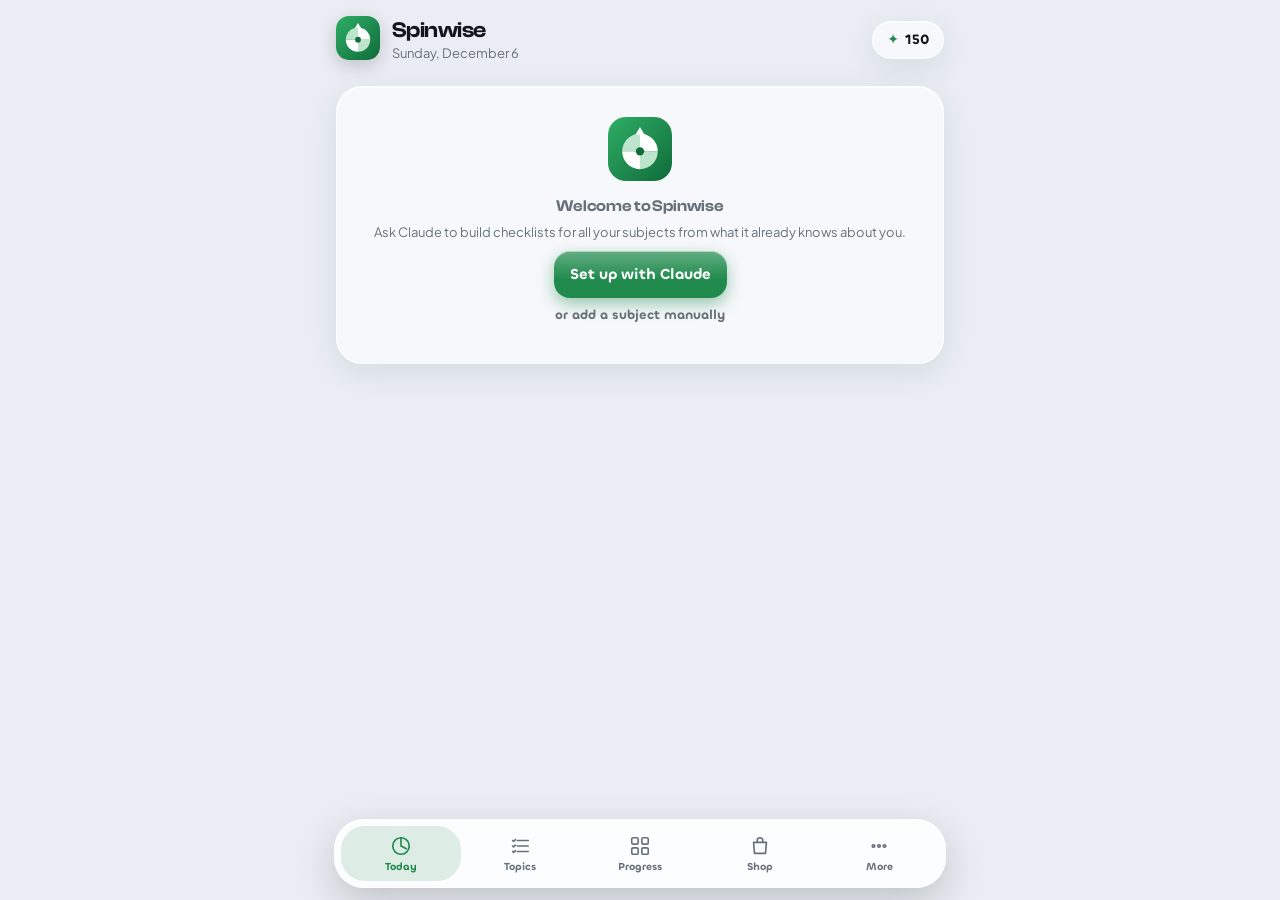
==== app/src/main/assets/index.html @ 6269d71c "Liquid-glass UI, coins and shop, 55 motion options, equip system" ====
<!doctype html>
<html lang="en">
<head>
<meta charset="utf-8">
<meta name="viewport" content="width=device-width, initial-scale=1, viewport-fit=cover">
<meta name="color-scheme" content="light dark">
<title>Spinwise</title>
<link rel="stylesheet" href="motion.css">
<style>
/* Fonts (Fontshare FFL / OFL): Plus Jakarta Sans = body, Clash Display = headings & numbers, Chillax = buttons & labels */
@font-face{font-family:"Jakarta";src:url("fonts/PlusJakartaSans-Regular.woff2") format("woff2");font-weight:400;font-display:swap}
@font-face{font-family:"Clash";src:url("fonts/ClashDisplay-Semibold.woff2") format("woff2");font-weight:600;font-display:swap}
@font-face{font-family:"Chillax";src:url("fonts/Chillax-Semibold.woff2") format("woff2");font-weight:600;font-display:swap}
:root{
  --font:"Jakarta",system-ui,-apple-system,"Segoe UI",Roboto,sans-serif;
  --display:"Clash","Jakarta",system-ui,sans-serif;
  --ui:"Chillax","Jakarta",system-ui,sans-serif;
  --bg:#eaeef4; --card:#ffffff; --ink:#12161a; --mute:#66707a; --line:rgba(20,30,40,.1);
  --acc:#1f8a4c; --acc2:#0f6b3a; --acc-ink:#ffffff; --acc-soft:rgba(31,138,76,.14); --glow:rgba(31,138,76,.45); --warn:#d98a1f; --hero1:#1f8a4c; --hero2:#0f6b3a;
  --l0:#e3e8e4; --l1:#bde5cb; --l2:#74c794; --l3:#2f9e5b; --l4:#16673a;
  --glass:rgba(255,255,255,.6); --glass-strong:rgba(255,255,255,.86); --gborder:rgba(255,255,255,.78);
  --gshadow:0 8px 30px rgba(31,45,61,.10),inset 0 1px 0 rgba(255,255,255,.95);
  --b1:#8fd3b0; --b2:#a9b8ff; --b3:#ffc9a0; --stage:rgba(110,125,140,.14); --sheetbg:rgba(255,255,255,.94);
}
:root[data-mode="dark"]{
  --bg:#0b0e12; --card:#171c21; --ink:#edf1f2; --mute:#8a949b; --line:rgba(255,255,255,.09); --warn:#e7a23a;
  --l0:#222a2e;
  --glass:rgba(34,41,50,.56); --glass-strong:rgba(26,32,39,.82); --gborder:rgba(255,255,255,.13);
  --gshadow:0 10px 34px rgba(0,0,0,.38),inset 0 1px 0 rgba(255,255,255,.14);
  --stage:rgba(255,255,255,.05); --sheetbg:rgba(28,34,41,.95);
}
*{box-sizing:border-box;-webkit-tap-highlight-color:transparent}
html,body{margin:0;background:var(--bg);color:var(--ink);font:15px/1.45 var(--font)}
body{min-height:100vh;padding:env(safe-area-inset-top) 0 calc(112px + env(safe-area-inset-bottom));font-weight:400;font-synthesis:none}
.ambient{position:fixed;inset:0;z-index:-1;overflow:hidden;background:var(--bg)}
.ambient i{position:absolute;border-radius:50%;filter:blur(64px);opacity:.6}
.ambient i:nth-child(1){left:-18%;top:-6%;width:70vw;height:70vw;background:var(--b1)}
.ambient i:nth-child(2){right:-22%;top:22%;width:78vw;height:78vw;background:var(--b2)}
.ambient i:nth-child(3){left:12%;bottom:-24%;width:72vw;height:72vw;background:var(--b3)}
:root[data-mode="dark"] .ambient i{opacity:.5}
.glass,.card,.stat,.unit,.sc,.seg,.search,.toast,.wallet,.filters button,.list-glass{
  background:var(--glass);backdrop-filter:blur(26px) saturate(180%);-webkit-backdrop-filter:blur(26px) saturate(180%);border:1px solid var(--gborder);box-shadow:var(--gshadow)}
header{padding:16px 16px 4px;display:flex;gap:12px;align-items:center;max-width:640px;margin:0 auto}
header svg{width:44px;height:44px;flex:none;border-radius:13px;box-shadow:0 6px 18px rgba(0,0,0,.18)}
h1{font-size:22px;margin:0;letter-spacing:-.025em;line-height:1.12}
.sub{color:var(--mute);font-size:13px}
.wallet{margin-left:auto;display:flex;align-items:center;gap:6px;border-radius:99px;padding:8px 14px;color:var(--ink);font-size:14px}
.wallet .gem{color:var(--acc)}
main{padding:6px 16px 16px;max-width:640px;margin:0 auto}
.card{border-radius:26px;padding:16px;margin-top:12px;position:relative}
.hero{background:linear-gradient(135deg,var(--hero1),var(--hero2));color:#fff;border:1px solid rgba(255,255,255,.28);display:flex;gap:16px;align-items:center;overflow:hidden;box-shadow:0 14px 34px rgba(0,0,0,.2),inset 0 1px 0 rgba(255,255,255,.4)}
.hero::after{content:"";position:absolute;inset:0;background:radial-gradient(120% 80% at 10% -10%,rgba(255,255,255,.32),transparent 55%);pointer-events:none}
.hero .sub{color:rgba(255,255,255,.82)}
.hero b.big{font-size:26px;letter-spacing:-.02em;display:block;line-height:1.1}
.ringwrap{position:relative;flex:none;z-index:1}
.hero>div:last-child{position:relative;z-index:1}
.ringwrap .lab{position:absolute;inset:0;display:grid;place-items:center;font-size:20px;letter-spacing:-.02em}
.chips{display:flex;gap:6px;flex-wrap:wrap;margin-top:8px}
.chip{background:rgba(255,255,255,.22);border:1px solid rgba(255,255,255,.25);border-radius:99px;padding:3px 10px;font-size:12px}
.row{display:flex;gap:10px;align-items:center}
.sp{flex:1}
.stats{display:grid;grid-template-columns:repeat(3,1fr);gap:10px;margin-top:12px}
.stat{border-radius:22px;padding:12px}
.stat b{display:block;font-size:22px;letter-spacing:-.02em}
.stat span{font-size:12px;color:var(--mute)}
button{font:inherit;border:0;border-radius:16px;padding:13px 16px;position:relative;overflow:hidden;
  background:linear-gradient(180deg,rgba(255,255,255,.3),rgba(255,255,255,0) 62%),var(--acc);color:var(--acc-ink);cursor:pointer;
  box-shadow:inset 0 1px 0 rgba(255,255,255,.5),0 6px 16px var(--glow)}
button.ghost{background:var(--glass);backdrop-filter:blur(18px);-webkit-backdrop-filter:blur(18px);color:var(--ink);border:1px solid var(--gborder);box-shadow:var(--gshadow)}
button.link{background:none;box-shadow:none;color:var(--mute);padding:8px;font-size:13px}
button.small{padding:9px 13px;font-size:13px}
button:disabled{opacity:.45}
button.full{width:100%}
nav{position:fixed;left:14px;right:14px;bottom:calc(12px + env(safe-area-inset-bottom));display:flex;border-radius:30px;padding:6px;z-index:5;max-width:612px;margin:0 auto;
  background:var(--glass-strong);backdrop-filter:blur(30px) saturate(190%);-webkit-backdrop-filter:blur(30px) saturate(190%);border:1px solid var(--gborder);box-shadow:0 14px 40px rgba(0,0,0,.18),inset 0 1px 0 rgba(255,255,255,.5)}
nav button{flex:1;background:none;box-shadow:none;color:var(--mute);border-radius:24px;padding:9px 0 7px;font-size:10.5px}
nav button.on{color:var(--acc);background:var(--acc-soft)}
nav svg{display:block;margin:0 auto 2px;width:22px;height:22px;stroke:currentColor;fill:none;stroke-width:1.8;stroke-linecap:round;stroke-linejoin:round}
.subj{display:flex;gap:6px;margin-top:12px;overflow-x:auto;padding:2px 2px 4px}
.sc{display:flex;align-items:center;gap:7px;padding:8px 13px;border-radius:99px;color:var(--ink);white-space:nowrap;font-size:13px;box-shadow:none}
.sc.on{box-shadow:inset 0 0 0 2px var(--c);border-color:var(--c)}
.dot{width:10px;height:10px;border-radius:99px;background:var(--c);display:inline-block;flex:none}
.wheelwrap{position:relative;width:min(100%,310px);margin:2px auto 14px;aspect-ratio:1}
canvas{width:100%;height:100%;display:block}
.ptr{position:absolute;top:-7px;left:50%;transform:translateX(-50%);width:0;height:0;border-left:11px solid transparent;border-right:11px solid transparent;border-top:20px solid var(--ink);filter:drop-shadow(0 2px 3px rgba(0,0,0,.3));z-index:2}
.seg{display:flex;border-radius:16px;overflow:hidden;margin-bottom:12px;padding:3px;gap:3px;box-shadow:none}
.seg button{flex:1;border-radius:13px;background:transparent;box-shadow:none;color:var(--mute);padding:9px 6px;font-size:13px}
.seg button.on{background:var(--acc);color:var(--acc-ink);box-shadow:inset 0 1px 0 rgba(255,255,255,.4),0 4px 12px var(--glow)}
.topic{border-left:3px solid var(--c,var(--acc));padding:4px 0 4px 12px;margin:2px 0 14px}
.topic small{color:var(--mute);text-transform:uppercase;letter-spacing:.06em;font-size:11px}
.topic div{font-size:19px;letter-spacing:-.01em;margin-top:2px}
.bar{height:8px;border-radius:99px;background:var(--l0);overflow:hidden}
.bar i{display:block;height:100%;background:var(--acc);border-radius:99px}
.bar.warn i{background:var(--warn)}
.search{width:100%;color:var(--ink);border-radius:18px;padding:12px 16px;font:inherit;margin-top:12px;box-shadow:none}
.filters{display:flex;gap:6px;margin-top:10px;overflow-x:auto;padding:2px}
.filters button{padding:7px 12px;font-size:13px;color:var(--mute);white-space:nowrap;border-radius:99px;box-shadow:none}
.filters button.on{background:var(--acc);color:var(--acc-ink);border-color:var(--acc)}
.unit{margin-top:12px;border-left:5px solid var(--sc,var(--gborder));border-radius:24px;overflow:hidden}
.unit>summary{list-style:none;padding:14px 16px;cursor:pointer}
.unit>summary::-webkit-details-marker{display:none}
.unit>summary em{font-style:normal;color:var(--mute);font-size:13px}
.unit>summary .bar{margin-top:9px;height:6px}
.unit .tag{font-size:11px;color:var(--mute)}
.item{display:flex;gap:12px;align-items:center;padding:11px 16px;border-top:1px solid var(--line);cursor:pointer}
.badge{width:42px;height:42px;border-radius:14px;display:grid;place-items:center;font-size:13px;flex:none;background:var(--l0);color:var(--ink)}
.badge[data-l="1"]{background:var(--l1)}.badge[data-l="2"]{background:var(--l2)}
.badge[data-l="3"]{background:var(--l3);color:#fff}.badge[data-l="4"]{background:var(--l4);color:#fff}
.item .t{line-height:1.25}
.item .m{font-size:12px;color:var(--mute)}
.pill{display:inline-block;font-size:10.5px;padding:1px 7px;border-radius:99px;background:var(--l1);color:var(--ink);margin-left:6px;vertical-align:middle;font-family:var(--ui)}
.pill.due{background:var(--warn);color:#fff}
.heat{overflow-x:auto;padding-bottom:6px;-webkit-overflow-scrolling:touch}
.grid{display:grid;grid-auto-flow:column;grid-template-rows:repeat(7,13px);gap:3px;width:max-content}
.cell{width:13px;height:13px;border-radius:4px;background:var(--l0)}
.cell[data-l="1"]{background:var(--l1)}.cell[data-l="2"]{background:var(--l2)}
.cell[data-l="3"]{background:var(--l3)}.cell[data-l="4"]{background:var(--l4)}
.cell.future{visibility:hidden}.cell.sel{outline:2px solid var(--ink);outline-offset:1px}
.months{display:grid;grid-auto-flow:column;grid-auto-columns:16px;font-size:11px;color:var(--mute);height:16px;width:max-content}
.legend{display:flex;gap:4px;align-items:center;font-size:11px;color:var(--mute);justify-content:flex-end;margin-top:8px}
.legend .cell{width:11px;height:11px}
.tip{min-height:20px;font-size:13px;color:var(--mute);margin-top:8px}
textarea,input[type=text],input[type=date],select{width:100%;border:1px solid var(--line);border-radius:16px;background:rgba(127,140,150,.1);color:var(--ink);font:inherit;font-size:14px;padding:12px 14px}
textarea{min-height:130px;resize:vertical;font:13px/1.4 ui-monospace,Consolas,monospace}
pre{white-space:pre-wrap;background:rgba(127,140,150,.1);border:1px solid var(--line);border-radius:16px;padding:10px;font:12px/1.4 ui-monospace,Consolas,monospace;margin:8px 0;max-height:190px;overflow:auto}
h2{font-size:16px;margin:0 0 4px;letter-spacing:-.01em}
h3{font-size:12px;text-transform:uppercase;letter-spacing:.07em;color:var(--mute);margin:18px 0 8px}
p{margin:4px 0 10px;color:var(--mute);font-size:13px}
.msg{font-size:13px;margin-top:8px;min-height:18px}
.empty{text-align:center;padding:30px 10px;color:var(--mute)}
.empty svg{width:64px;height:64px;margin-bottom:10px}
details.how>summary{cursor:pointer;color:var(--acc);font-size:13px;margin:4px 0}
.lbl{display:flex;justify-content:space-between;align-items:center;font-size:14px;padding:9px 0}
.stepper{display:flex;align-items:center;gap:10px}
.stepper button{width:34px;height:34px;padding:0;border-radius:12px}
label.check{display:flex;gap:8px;align-items:center;font-size:13px;color:var(--mute);margin:10px 0 2px}
.list-row{display:flex;gap:12px;align-items:center;padding:9px 0;border-top:1px solid var(--line)}
.list-row:first-of-type{border-top:0}
.list-row .t{flex:1;line-height:1.25}
.list-row .bar{width:70px;flex:none;height:6px}
.list-row .n{width:36px;text-align:right;font-size:13px;color:var(--mute);font-variant-numeric:tabular-nums}
.rec{display:flex;gap:10px;align-items:center;padding:10px 0;border-top:1px solid var(--line);cursor:pointer}
.rec:first-of-type{border-top:0}
.rec .t{flex:1;line-height:1.25}
.swatches{display:flex;gap:10px;flex-wrap:wrap;margin:8px 0 14px}
.sw{width:40px;height:40px;border-radius:99px;padding:0;background:var(--c);border:0;box-shadow:inset 0 1px 0 rgba(255,255,255,.5),0 4px 10px rgba(0,0,0,.18)}
.sw.on{outline:3px solid var(--ink);outline-offset:2px}
.sw.lock{opacity:.5;position:relative}
.sw.lock::after{content:"🔒";position:absolute;inset:0;display:grid;place-items:center;font-size:14px}
/* shop */
.earn{display:grid;grid-template-columns:1fr auto;gap:2px 10px;font-size:13px}
.earn span:nth-child(even){text-align:right;color:var(--acc);font-family:var(--ui)}
.shopcat>summary{list-style:none;padding:14px 16px;cursor:pointer;display:flex;gap:10px;align-items:center}
.shopcat>summary::-webkit-details-marker{display:none}
.shopcat>summary em{font-style:normal;color:var(--mute);font-size:12px;margin-left:auto}
.opt{padding:12px 16px;border-top:1px solid var(--line);display:grid;gap:8px}
.opt .top{display:flex;gap:8px;align-items:center}
.opt .nm{flex:1;line-height:1.2}
.opt .ds{font-size:12px;color:var(--mute);margin-top:2px;font-family:var(--font);font-weight:400}
.tier{font:600 10.5px var(--ui);border-radius:99px;padding:2px 8px;background:var(--l0);color:var(--ink)}
.tier.t1{background:#cfe9ff;color:#0b3d6b}.tier.t2{background:#e3d4ff;color:#3f1d7a}.tier.t3{background:#ffe0b8;color:#7a3d00}.tier.t4{background:#ffd0dc;color:#7a0f2f}
.opt .btns{display:flex;gap:8px}
.opt .btns button{flex:1;padding:9px 10px;font-size:13px;border-radius:13px}
.lookgrid{display:grid;grid-template-columns:repeat(auto-fill,minmax(92px,1fr));gap:10px;margin-top:8px}
.look{border-radius:18px;padding:10px 6px 8px;text-align:center;font-size:12px;background:rgba(127,140,150,.1);border:1px solid var(--line);color:var(--ink);box-shadow:none}
.look .pv{height:34px;border-radius:12px;margin-bottom:6px}
.look.on{outline:2.5px solid var(--acc)}
.look small{display:block;color:var(--mute);font-family:var(--font);font-weight:400}
/* sheet */
.scrim{position:fixed;inset:0;z-index:20;display:flex;align-items:flex-end;justify-content:center}
.scrim .dim{position:absolute;inset:0;background:rgba(5,10,15,.42)}
.sheet{position:relative;background:var(--glass-strong);backdrop-filter:blur(36px) saturate(190%);-webkit-backdrop-filter:blur(36px) saturate(190%);border:1px solid var(--gborder);border-bottom:0;width:100%;max-width:640px;border-radius:30px 30px 0 0;padding:18px 16px calc(18px + env(safe-area-inset-bottom));max-height:92vh;overflow:auto;box-shadow:0 -10px 50px rgba(0,0,0,.25),inset 0 1px 0 rgba(255,255,255,.5)}
.sheet .grab{width:38px;height:5px;border-radius:9px;background:var(--line);margin:-6px auto 14px}
.big-pct{font-size:44px;letter-spacing:-.03em;line-height:1}
input[type=range]{width:100%;accent-color:var(--acc);margin:12px 0 6px}
.pills{display:flex;gap:6px;flex-wrap:wrap;margin:8px 0 12px}
.pills button{padding:7px 11px;font-size:13px;background:rgba(127,140,150,.14);color:var(--ink);border:1px solid var(--line);box-shadow:none}
h1,h2,h3,.hero b.big,.big-pct,.stat b,.topic div,.ringwrap .lab,.badge,.chip{font-family:var(--display);font-weight:600}
b,strong,button,.item .t,.list-row .t,.rec .t,.toast,details.how>summary,.opt .nm,.look{font-family:var(--ui);font-weight:600}
input,select,.search{font-family:var(--font)}
.toastwrap{position:fixed;left:0;right:0;bottom:calc(104px + env(safe-area-inset-bottom));display:flex;justify-content:center;pointer-events:none;z-index:70}
.toast{padding:11px 18px;border-radius:99px;font-size:13px;background:var(--glass-strong)}
.m-fx{position:fixed;inset:0;z-index:80}
.m-hl{background-size:0% 100%}
.sheet .m-hl,.topic .m-hl{background-size:100% 100%}
@media (prefers-reduced-motion: reduce){*{scroll-behavior:auto}}
</style>
</head>
<body>
<div class="ambient"><i></i><i></i><i></i></div>
<header>
  <div id="logo"></div>
  <div><h1 id="title">Spinwise</h1><div class="sub" id="subtitle"></div></div>
  <button class="wallet" id="wallet" data-a="tab" data-v="shop"><span class="gem">✦</span><b id="wv">0</b></button>
</header>
<main id="main"></main>
<nav id="nav"></nav>
<div class="m-fx" id="fx" style="pointer-events:none"></div>
<div class="toastwrap" id="toastwrap"></div>

<script src="motion.js"></script>
<script>
/* ================= data ================= */
const KEY = "spinwise.v2";
const $ = s => document.querySelector(s);
const $$ = s => [...document.querySelectorAll(s)];
const z2 = n => String(n).padStart(2,"0");
const ymd = d => d.getFullYear()+"-"+z2(d.getMonth()+1)+"-"+z2(d.getDate());
const today = () => ymd(new Date());
const esc = s => String(s).replace(/[&<>"]/g, c => ({"&":"&amp;","<":"&lt;",">":"&gt;",'"':"&quot;"}[c]));
const PAL = ["#e5484d","#f76b15","#e0a100","#30a46c","#12a594","#3e63dd","#8e4ec6","#d6409f","#6f7a83"];
const M = window.MOTION;
let S, tab = "today", spinning = false, rotDeg = 0, wheelSlices = [];
let flt = "all", selDay = null, editSid = null, editColor = PAL[0], shopTab = "motion", tabDir = 1, lastPt = null; const openUnits = new Set(), openShop = new Set();
let idleStops = [];

/* ----- look catalogue (shop) ----- */
const THEMES = {
  forest:{n:"Forest",l:["#1f8a4c","#0f6b3a"],d:["#3fb96f","#1f8a4c"],price:0},
  ocean:{n:"Ocean",l:["#1d6fd1","#114b9a"],d:["#58a6ff","#1d6fd1"],price:50},
  violet:{n:"Violet",l:["#7a48d8","#53289f"],d:["#a78bfa","#7a48d8"],price:50},
  sunset:{n:"Sunset",l:["#e0662a","#b0431a"],d:["#ff9a5c","#e0662a"],price:50},
  rose:{n:"Rose",l:["#d6336c","#a31d4c"],d:["#ff7ba5","#d6336c"],price:50},
  slate:{n:"Slate",l:["#3f4a54","#1d252c"],d:["#aeb8c2","#6b7783"],price:50}
};
const BGS = {
  aurora:{n:"Aurora",price:0,l:["#8fd3b0","#a9b8ff","#ffc9a0"],d:["#1f6a4f","#2a3a8f","#7a3f2a"]},
  dusk:{n:"Dusk",price:60,l:["#ffb199","#c3a6ff","#8fb4ff"],d:["#7a3a4a","#3d2a7a","#1f3a7a"]},
  mist:{n:"Mist",price:60,l:["#d5e0ea","#e6ecf2","#cfd8e3"],d:["#26323d","#1b242d","#2d3945"]},
  midnight:{n:"Midnight",price:80,l:["#9fb4ff","#7ea1d6","#b7a6e8"],d:["#0f2a6b","#1a1f5e","#2a1560"]},
  sunrise:{n:"Sunrise",price:80,l:["#ffd3a3","#ffb7c5","#fff0a8"],d:["#7a4a1f","#7a2a4a","#6a5a1f"]}
};
const WSKINS = { glass:{n:"Glass",price:0,pv:["#6fd0a0","#a9b8ff"]}, candy:{n:"Candy",price:70,pv:["#ff7aa8","#ffd36e"]}, mono:{n:"Mono",price:70,pv:["#9aa3ab","#5d666e"]}, neon:{n:"Neon",price:110,pv:["#0b0e12","#37f5a6"]} };
const HEATS = {
  classic:{n:"Classic",price:0},
  ocean:{n:"Ocean",price:50,l:["#cfe5ff","#8fc2ff","#3f8fe8","#1b57b5"],d:["#12304f","#1d5a99","#3f8fe8","#7cc0ff"]},
  sunset:{n:"Sunset",price:50,l:["#ffe1b8","#ffb878","#f07f3a","#c4491a"],d:["#4a2a12","#8a4a1f","#e0803a","#ffb06a"]},
  mono:{n:"Mono",price:50,l:["#d8dce0","#aab1b8","#6f7881","#363d44"],d:["#2a3035","#4a545d","#8a949b","#d5dbe0"]}
};
const GROUPS = { theme:THEMES, bg:BGS, wskin:WSKINS, hp:HEATS };
S = load();

function norm(s){
  s.topics = s.topics||[]; s.goal = s.goal||1; s.log = s.log||[]; s.pick = s.pick||null;
  s.theme = THEMES[s.theme]?s.theme:"forest"; s.mode = s.mode||"system"; s.wmode = s.wmode||"any"; s.view = s.view===undefined?"all":s.view;
  s.bg = BGS[s.bg]?s.bg:"aurora"; s.wskin = WSKINS[s.wskin]?s.wskin:"glass"; s.hp = HEATS[s.hp]?s.hp:"classic";
  if (s.coins===undefined) s.coins = 150; s.life = s.life||0; s.own = s.own||{}; s.eq = s.eq||{}; s.ms = s.ms||{};
  ["theme","bg","wskin","hp"].forEach(g => { if (GROUPS[g][s[g]].price) s.own[g+":"+s[g]] = true; });
  if (!s.subjects || !s.subjects.length) {
    s.subjects = (s.topics.length || s.subject) ? [{ id:0, name:s.subject||"My course", color:PAL[3], examDate:s.examDate||"" }] : [];
  }
  s.topics.forEach(t => { if (t.sid===undefined) t.sid = s.subjects.length ? s.subjects[0].id : 0;
    t.pct = t.pct||0; t.revs = t.revs||0; t.notes = t.notes||""; t.last = t.last||null; t.rel = t.rel||[]; });
  delete s.subject; delete s.examDate;
  if (s.view!=="all" && !s.subjects.some(x=>x.id===s.view)) s.view = "all";
  return s;
}
function load(){
  try { const s = JSON.parse(localStorage.getItem(KEY)); if (s && s.topics) return norm(s); } catch(e){}
  try { const o = JSON.parse(localStorage.getItem("spinwise.v1")); if (o && o.topics) {
      const log = [];
      const topics = o.topics.map(t => { if (t.doneOn) log.push({d:t.doneOn,id:t.id,prev:{pct:0,revs:0,last:null}});
        return {id:t.id,unit:t.unit,title:t.title,pct:t.doneOn?60:0,revs:t.doneOn?1:0,last:t.doneOn||null,notes:""}; });
      return norm({subject:o.subject,topics,log,pick:o.pick}); } } catch(e){}
  return norm({topics:[]});
}
function save(){ try { localStorage.setItem(KEY, JSON.stringify(S)); } catch(e){} pushNative(); }

/* ================= derived ================= */
const subj = id => S.subjects.find(s=>s.id===id);
const colorOf = t => (subj(t.sid)||{color:"#6f7a83"}).color;
const vis = () => S.view==="all" ? S.topics : S.topics.filter(t=>t.sid===S.view);
const visSubjects = () => S.view==="all" ? S.subjects : S.subjects.filter(s=>s.id===S.view);
const counts = () => { const m = {}; S.log.forEach(e => m[e.d] = (m[e.d]||0)+1); return m; };
const avg = items => items.length ? Math.round(items.reduce((a,t)=>a+t.pct,0)/items.length) : 0;
const overall = () => avg(vis());
const level = p => p<=0?0:p<35?1:p<60?2:p<85?3:4;
const sinceDays = d => Math.round((new Date(today()+"T00:00:00") - new Date(d+"T00:00:00"))/864e5);
const dueInt = p => p<40?2:p<60?4:p<80?7:p<95?14:30;
const isDue = t => t.revs>0 && t.last && sinceDays(t.last) >= dueInt(t.pct);
function streaks(m){
  let cur = 0, d = new Date();
  if (!m[ymd(d)]) d.setDate(d.getDate()-1);
  while (m[ymd(d)]) { cur++; d.setDate(d.getDate()-1); }
  let best = 0, run = 0, prev = null;
  Object.keys(m).sort().forEach(k => { const dt = new Date(k+"T00:00:00");
    run = prev && Math.round((dt-prev)/864e5)===1 ? run+1 : 1; best = Math.max(best,run); prev = dt; });
  return { cur, best };
}
function ago(d){ if (!d) return "not started"; const n = sinceDays(d); return n<=0 ? "today" : n===1 ? "yesterday" : n+"d ago"; }
function nextExam(){
  let best = null;
  visSubjects().forEach(s => { if (!s.examDate) return;
    const d = Math.ceil((new Date(s.examDate+"T00:00:00") - new Date(today()+"T00:00:00"))/864e5);
    if (d>=0 && (!best || d<best.d)) best = { d, name:s.name }; });
  return best;
}
const todayPick = () => S.pick && S.pick.date===today() ? S.topics.find(t=>t.id===S.pick.id) : null;
const loggedToday = id => S.log.some(e => e.d===today() && e.id===id);
const todayCount = () => S.log.filter(e => e.d===today()).length;
function lastTopic(){ for (let i=S.log.length-1;i>=0;i--) { const t = S.topics.find(x=>x.id===S.log[i].id); if (t) return t; } return null; }

/* ================= relevance / recommendations ================= */
const STOP = new Set(["the","and","for","with","from","that","this","into","their","of","in","on","to","a","an","its","are","how","what","use","using","between","types","type","introduction","basic","basics","principles","structure","function"]);
const toks = s => new Set(String(s).toLowerCase().replace(/[^a-z0-9 ]/g," ").split(/\s+/).filter(w=>w.length>3 && !STOP.has(w)));
function relScore(a,b){
  if (!a || a.id===b.id) return 0;
  let s = 0;
  const al = (a.rel||[]).map(x=>String(x).toLowerCase()), bl = (b.rel||[]).map(x=>String(x).toLowerCase());
  if (al.includes(b.title.toLowerCase())) s += 6;
  if (bl.includes(a.title.toLowerCase())) s += 6;
  if (a.sid===b.sid) { s += 1;
    if (a.unit===b.unit) { s += 3; const d = Math.abs(S.topics.indexOf(a)-S.topics.indexOf(b)); if (d===1) s += 2; else if (d===2) s += 1; } }
  const ta = toks(a.title), tb = toks(b.title); let k = 0; ta.forEach(w => { if (tb.has(w)) k++; }); s += Math.min(3,k);
  return s;
}
function recs(n){
  const last = lastTopic();
  return vis().filter(t => t.pct<100 && (!last || t.id!==last.id)).map(t => {
    const r = relScore(last,t), due = isDue(t), weak = (100-t.pct)/100;
    const sc = r*(0.6+weak) + (due?2:0) + (t.revs?0:.6) + weak*1.5 - (t.last===today()?3:0);
    return { t, sc, r, due };
  }).sort((a,b)=>b.sc-a.sc).slice(0,n);
}
const recTag = x => x.r>=3 ? "Related" : x.due ? "Due" : !x.t.revs ? "New" : "Weak";

/* ================= theme / look ================= */
const rgb = h => [1,3,5].map(i=>parseInt(h.substr(i,2),16));
const mix = (a,b,t) => { const A = rgb(a), B = rgb(b); return "#"+A.map((v,i)=>Math.round(v*t+B[i]*(1-t)).toString(16).padStart(2,"0")).join(""); };
const isDark = () => S.mode==="dark" || (S.mode!=="light" && window.matchMedia && matchMedia("(prefers-color-scheme: dark)").matches);
function applyTheme(){
  const dark = isDark(), th = THEMES[S.theme], pair = dark?th.d:th.l, a = pair[0], a2 = pair[1];
  const bg = dark?"#171c21":"#ffffff", st = document.documentElement.style;
  document.documentElement.dataset.mode = dark?"dark":"light";
  st.setProperty("--acc",a); st.setProperty("--acc2",a2); st.setProperty("--acc-ink",dark?"#071009":"#ffffff");
  st.setProperty("--glow",a+"73"); st.setProperty("--acc-soft",a+(dark?"30":"24"));
  st.setProperty("--hero1",th.l[0]); st.setProperty("--hero2",th.l[1]);
  let l = [mix(a,bg,dark?.3:.32), mix(a,bg,dark?.55:.6), mix(a,bg,dark?.8:.88), dark?a:a2];
  const hp = HEATS[S.hp]; if (hp && hp.l) l = dark?hp.d:hp.l;
  l.forEach((c,i)=>st.setProperty("--l"+(i+1),c));
  const bgc = (BGS[S.bg]||BGS.aurora)[dark?"d":"l"]; bgc.forEach((c,i)=>st.setProperty("--b"+(i+1),c));
  try { if (window.Android && Android.setMode) Android.setMode(dark); } catch(e){}
}
if (window.matchMedia) matchMedia("(prefers-color-scheme: dark)").addEventListener("change", () => { if (S.mode==="system") { applyTheme(); render(true); } });

/* ================= logo / icons ================= */
const LOGO = `<svg viewBox="0 0 108 108" xmlns="http://www.w3.org/2000/svg"><defs><linearGradient id="g" x1="0" y1="0" x2="1" y2="1"><stop offset="0" stop-color="#2fae65"/><stop offset="1" stop-color="#0f6b3a"/></linearGradient></defs>
<rect width="108" height="108" rx="26" fill="url(#g)"/>
<path d="M54,58L54,28A30,30 0 0 1 84,58Z" fill="#fff"/><path d="M54,58L84,58A30,30 0 0 1 54,88Z" fill="#bde5cb"/>
<path d="M54,58L54,88A30,30 0 0 1 24,58Z" fill="#fff"/><path d="M54,58L24,58A30,30 0 0 1 54,28Z" fill="#bde5cb"/>
<circle cx="54" cy="58" r="7" fill="#0f6b3a"/><path d="M54,17L46.5,29.5L61.5,29.5Z" fill="#fff"/></svg>`;
const ICON = {
  today:'<svg viewBox="0 0 24 24"><circle cx="12" cy="12" r="9"/><path d="M12 3v9l6 3"/></svg>',
  list:'<svg viewBox="0 0 24 24"><path d="M9 6h12M9 12h12M9 18h12M4 6l1 1 2-2M4 12l1 1 2-2M4 18l1 1 2-2"/></svg>',
  prog:'<svg viewBox="0 0 24 24"><rect x="3" y="3" width="7" height="7" rx="1.5"/><rect x="14" y="3" width="7" height="7" rx="1.5"/><rect x="3" y="14" width="7" height="7" rx="1.5"/><rect x="14" y="14" width="7" height="7" rx="1.5"/></svg>',
  shop:'<svg viewBox="0 0 24 24"><path d="M5 8h14l-1 12H6L5 8z"/><path d="M9 8V6a3 3 0 0 1 6 0v2"/></svg>',
  more:'<svg viewBox="0 0 24 24"><circle cx="6" cy="12" r="1.4"/><circle cx="12" cy="12" r="1.4"/><circle cx="18" cy="12" r="1.4"/></svg>'
};
function ring(p,size,stroke,track,col){
  const r=(size-stroke)/2, c=2*Math.PI*r;
  return `<svg width="${size}" height="${size}" viewBox="0 0 ${size} ${size}"><circle cx="${size/2}" cy="${size/2}" r="${r}" fill="none" stroke="${track}" stroke-width="${stroke}"/>
  <circle class="arc" data-c="${c}" cx="${size/2}" cy="${size/2}" r="${r}" fill="none" stroke="${col}" stroke-width="${stroke}" stroke-linecap="round" stroke-dasharray="${c}" stroke-dashoffset="${c*(1-p/100)}" transform="rotate(-90 ${size/2} ${size/2})"/></svg>`;
}

/* ================= motion engine ================= */
const RM = () => M.RM();
function equipped(cat){
  const e = (S.eq[cat]||[]).filter(i => owned(cat+":"+i)); return e.length ? e : [0];
}
function playCat(cat, ctx){
  if (RM()) return [];
  const c = M.byId(cat), idx = equipped(cat), res = [];
  try {
    if (c.layer) idx.forEach(i => res.push(c.fn[i](ctx)));
    else res.push(c.fn[idx[Math.floor(Math.random()*idx.length)]](ctx));
  } catch(e){}
  return res;
}
function fxLayer(){ return $("#fx"); }
function stopIdle(){ idleStops.forEach(f => { try{ f(); }catch(e){} }); idleStops = []; }
function startIdle(){
  stopIdle(); if (RM() || tab!=="today") return;
  const ctx = { btn: $("#spinbtn"), hero: $(".hero"), bg: $(".ambient"),
    rotate: d => { if (spinning || tab!=="today") return; const p = todayPick(); if (p && !loggedToday(p.id)) return; rotDeg += d; drawWheel(); } };
  idleStops = playCat("idle", ctx).filter(f => typeof f==="function");
}
function runEntry(){
  if (RM()) return;
  const main = $("#main"); main.getAnimations().forEach(a=>a.cancel());
  playCat("trans", { a:null, b:main, dir:tabDir });
  const items = [...main.querySelectorAll(":scope > .card:not(.hero), :scope > .unit, :scope > .stats > .stat, :scope > .subj, :scope > .search")];
  if (items.length) playCat("list", { items });
  const arc = $(".hero .arc");
  if (arc) playCat("ring", { arc, label:$(".hero .lab"), pct:overall(), C:+arc.dataset.c });
  if (tab==="prog") {
    const cells = $$(".cell[data-d]").map((el,i) => ({ el, col:Math.floor(i/7), row:i%7 }));
    if (cells.length) playCat("heat", { cells, cols:Math.ceil(cells.length/7), todayRow:new Date().getDay() });
  }
}
function toast(t){
  const wrap = $("#toastwrap"), el = document.createElement("div"); el.className = "toast"; el.textContent = t; wrap.appendChild(el);
  if (RM()) { setTimeout(()=>el.remove(),2000); return; }
  const done = () => el.remove();
  const res = playCat("toast", { el, place: top => { wrap.style.top = top?"calc(14px + env(safe-area-inset-top))":"auto"; wrap.style.bottom = top?"auto":"calc(104px + env(safe-area-inset-bottom))"; } });
  const p = res.find(x => x && x.then); if (p) p.then(done); else setTimeout(done,2000);
}
function celebrate(pt){
  if (RM()) return;
  const wallet = $("#wallet"), chip = $("#streakchip");
  playCat("celeb", { layer:fxLayer(), pt: pt || lastPt || { x:innerWidth/2, y:innerHeight*.6 }, wallet, target: chip || wallet });
}
function countWallet(from,to){
  const el = $("#wv"); if (!el) return; if (RM() || from===to) { el.textContent = to; return; }
  const t0 = performance.now(); (function f(n){ const p = Math.min(1,(n-t0)/700); el.textContent = Math.round(from+(to-from)*p); if (p<1) requestAnimationFrame(f); })(t0);
}

/* ================= helpers ================= */
function modal(html){
  const old = $("#scrim"); if (old) old.remove();
  const s = document.createElement("div"); s.className = "scrim"; s.id = "scrim";
  s.innerHTML = `<div class="dim"></div><div class="sheet"><div class="grab"></div>${html}</div>`;
  s.addEventListener("click", e => { if (e.target===s || e.target.classList.contains("dim")) closeModal(); });
  document.body.appendChild(s);
  s._ctx = { sheet:$(".sheet",s), scrim:$(".dim",s), back:$("#main") };
  s._cat = M.byId("sheet"); s._idx = equipped("sheet")[Math.floor(Math.random()*equipped("sheet").length)];
  if (!RM()) { try { s._cat.fn[s._idx](s._ctx); } catch(e){} }
}
function closeModal(){
  const s = $("#scrim"); if (!s || s._closing) return; s._closing = true;
  if (RM()) { s.remove(); return; }
  try { M.sheetOut(s._ctx, s._idx===3).then(()=>s.remove()); setTimeout(()=>s.remove(),400); } catch(e){ s.remove(); }
}
let askCb = null;
function ask(msg, yes, cb, sub){ askCb = cb; modal(`<h2>${esc(msg)}</h2><p>${esc(sub||"This can't be undone.")}</p><div class="row"><button class="ghost sp" data-a="close">Cancel</button><button class="sp" data-a="askyes">${esc(yes)}</button></div>`); }
function copyText(text){
  let ok = false;
  try { if (window.Android && Android.copy) { Android.copy(text); ok = true; } } catch(e){}
  if (!ok) { const ta = document.createElement("textarea"); ta.value = text; ta.style.cssText="position:fixed;opacity:0"; document.body.appendChild(ta); ta.select();
    try { ok = document.execCommand("copy"); } catch(e){} ta.remove(); }
  if (!ok) try { navigator.clipboard.writeText(text); ok = true; } catch(e){}
  toast(ok ? "Copied to clipboard" : "Couldn't copy"); return ok;
}
function newSubject(name){
  const used = new Set(S.subjects.map(s=>s.color)), id = S.subjects.length ? Math.max(...S.subjects.map(s=>s.id))+1 : 0;
  const s = { id, name, color: PAL.find(c=>!used.has(c)) || PAL[id%PAL.length], examDate:"" };
  S.subjects.push(s); return s;
}
const nextId = () => S.topics.length ? Math.max(...S.topics.map(t=>t.id))+1 : 0;

/* ================= shop ================= */
function owned(id){
  const [g,k] = id.split(":");
  if (M.byId(g)) return +k===0 || !!S.own[id];
  const gr = GROUPS[g]; return !!gr && (gr[k] ? gr[k].price===0 || !!S.own[id] : false);
}
function priceOf(id){ const [g,k] = id.split(":"); const c = M.byId(g); if (c) return c.opts[+k].price; return GROUPS[g][k].price; }
function nameOf(id){ const [g,k] = id.split(":"); const c = M.byId(g); if (c) return c.opts[+k].name+" ("+c.title+")"; return GROUPS[g][k].n; }
function buy(id){
  const p = priceOf(id); if (owned(id)) return;
  if (S.coins < p) { toast(`Need ${p-S.coins} more ✦`); return; }
  ask(`Unlock ${nameOf(id)}?`, `Buy · ${p} ✦`, () => {
    if (S.coins < p) return; const from = S.coins; S.coins -= p; S.own[id] = true; equipItem(id, true); save(); closeModal(); render(true); countWallet(from,S.coins); toast("Unlocked and equipped"); celebrate({x:innerWidth/2,y:innerHeight/2});
  }, `You have ${S.coins} ✦. You'll have ${S.coins-p} ✦ left.`);
}
function equipItem(id, forceOn){
  const [g,k] = id.split(":");
  if (M.byId(g)) { const a = S.eq[g] = (S.eq[g]||[]).filter(i=>owned(g+":"+i)); const i = +k, at = a.indexOf(i);
    if (at>=0 && !forceOn) a.splice(at,1); else if (at<0) a.push(i); }
  else { S[g] = k; }
}
function openPreview(id){
  const [g,k] = id.split(":"), c = M.byId(g); if (!c) return; const o = c.opts[+k];
  modal(`<div class="sub">${esc(c.title)} · ${o.tier}</div><h2 style="font-size:20px;margin:4px 0 4px">${esc(o.name)}</h2><p>${esc(o.desc)}</p>
    <div class="m-stage" id="pvstage">${M.stage(c)}</div>
    <div class="row" style="margin-top:12px"><button class="ghost sp" data-a="replay" data-v="${id}">Replay</button><button class="sp" data-a="close">Done</button></div>`);
  const st = $("#pvstage"); M.initStage(c, st, +k); setTimeout(()=>M.demoPlay(c, st, +k), 350);
}
function viewShop(){
  const rows = M.cats.map(c => { const eqn = equipped(c.id);
    return `<details class="card shopcat" style="padding:0;overflow:hidden" ${openShop.has(c.id)?"open":""} data-sc="${c.id}"><summary><b>${esc(c.title)}</b><em>${eqn.length} equipped${c.layer?" · stack":""}</em></summary>
      ${c.opts.map(o => { const id = o.id, own = owned(id), on = own && equipped(c.id).includes(o.i);
        return `<div class="opt"><div class="top"><div class="nm">${esc(o.name)}<div class="ds">${esc(o.desc)}</div></div><span class="tier t${o.i}">${o.tier}</span></div>
        <div class="btns"><button class="ghost" data-a="preview" data-v="${id}">Preview</button>
        ${own ? `<button class="${on?"ghost":""}" data-a="equip" data-v="${id}">${on?"Equipped ✓":"Equip"}</button>` : `<button data-a="buy" data-v="${id}">${o.price} ✦</button>`}</div></div>`; }).join("")}</details>`; }).join("");
  const looks = Object.keys(GROUPS).map(g => { const T = {theme:"Theme colours",bg:"Backgrounds",wskin:"Wheel skins",hp:"Heatmap palettes"}[g];
    return `<div class="card"><h2>${T}</h2><div class="lookgrid">${Object.keys(GROUPS[g]).map(k => { const it = GROUPS[g][k], id = g+":"+k, own = owned(id), on = S[g]===k;
      let pv = "background:#999";
      if (g==="theme") pv = `background:linear-gradient(135deg,${it.l[0]},${it.l[1]})`;
      if (g==="bg") pv = `background:linear-gradient(135deg,${it.l[0]},${it.l[1]},${it.l[2]})`;
      if (g==="wskin") pv = `background:conic-gradient(${it.pv[0]},${it.pv[1]},${it.pv[0]},${it.pv[1]},${it.pv[0]})`;
      if (g==="hp") { const L = it.l || [ "#bde5cb","#74c794","#2f9e5b","#16673a" ]; pv = `background:linear-gradient(90deg,${L.join(",")})`; }
      return `<button class="look ${on?"on":""}" data-a="${own?"look":"buy"}" data-v="${own?g+":"+k:id}"><div class="pv" style="${pv}"></div>${esc(it.n)}<small>${on?"Equipped":own?"Owned":it.price+" ✦"}</small></button>`; }).join("")}</div></div>`; }).join("");
  return `<div class="card hero" style="justify-content:space-between"><div><b class="big">${S.coins} ✦</b><span class="sub">${S.life} earned in total</span></div><div style="position:relative;z-index:1;text-align:right;font-size:12px;max-width:150px" class="sub">Revise topics to earn ✦ and unlock cosmetics</div></div>
    <div class="card"><h2>How to earn ✦</h2><div class="earn"><span>Log a revision</span><span>12</span><span>Streak bonus</span><span>up to +8</span><span>Big confidence jump</span><span>+5</span><span>Revising a due topic</span><span>+5</span><span>First time on a topic</span><span>+5</span><span>Hit your daily goal</span><span>+25</span><span>Streak milestones</span><span>up to +400</span></div></div>
    <div class="seg glass" style="margin-top:12px"><button class="${shopTab==="motion"?"on":""}" data-a="shoptab" data-v="motion">Motion · 55</button><button class="${shopTab==="looks"?"on":""}" data-a="shoptab" data-v="looks">Looks</button></div>
    ${shopTab==="motion" ? `<p style="margin:0 4px 4px">Equip several in a category and they play at random. Button, celebration and idle effects stack together.</p>${rows}` : looks}`;
}

/* ================= Claude sync text ================= */
const ONE = `{"subject":"<course name>","examDate":"<YYYY-MM-DD or empty>","units":[{"name":"<unit>","topics":[{"title":"<topic>","pct":0,"notes":"<optional one-line note>","related":["<title of 1-3 connected topics>"]}]}]}`;
const PROMPT_IN = `Set up my Spinwise revision app.

You already know my education from our conversations and memory (my subjects, exam boards, specifications, target grades, weak areas, anything I've told you). Use that. Do NOT ask me to paste a spec unless you genuinely don't have it.

Build a checklist for EVERY subject I take:
- Units = the main spec sections. Topics = small, individually revisable chunks (20-60 min each), using the exam board's own wording.
- "pct" = how well you think I currently know the topic (0-100) based on what I've told you or shown you. Use 0 if unknown.
- "notes" = optional one-line reminder (key formula, common mistake, past feedback).
- "related" = titles of 1-3 other topics (in the same subject) that connect to it as prerequisites or follow-ons. The app uses this to suggest what to revise next.
- "examDate" if you know it.

Reply with ONLY valid JSON, nothing else, in this shape (one entry per subject):
{"subjects":[ ${ONE} ]}`;

function progressText(){
  const m = counts(), st = streaks(m), week = S.log.filter(e => sinceDays(e.d) < 7).length;
  const subs = S.subjects.map(s => {
    const items = S.topics.filter(t=>t.sid===s.id), units = [];
    items.forEach(t => { let u = units.find(x=>x.name===t.unit); if (!u) { u={name:t.unit,topics:[]}; units.push(u); } u.topics.push({title:t.title,pct:t.pct,revisions:t.revs,last:t.last}); });
    return { subject:s.name, examDate:s.examDate, overall:avg(items), units };
  });
  const weak = S.topics.slice().sort((a,b)=>a.pct-b.pct).slice(0,6);
  const due = S.topics.filter(isDue).length;
  const lines = subs.map(s => `- ${s.subject}: ${s.overall}%${s.examDate?` (exam ${s.examDate}, ${Math.ceil((new Date(s.examDate+"T00:00:00")-new Date(today()+"T00:00:00"))/864e5)} days)`:""}`).join("\n");
  return `Here is my latest Spinwise progress (${today()}). Please acknowledge it, tell me what to focus on this week, and keep it in mind for next time. If you want to change my checklists, reply with JSON in the same shape as before and I'll import it.

Streak: ${st.cur} days (best ${st.best}) | Revisions in the last 7 days: ${week} | Topics due for review: ${due}
Subjects:
${lines}
Weakest topics: ${weak.map(t=>`${t.title} [${(subj(t.sid)||{}).name}] ${t.pct}%`).join("; ")}

Full data:
${JSON.stringify({subjects:subs})}`;
}

/* ================= import ================= */
function toSpec(j){
  const topics = [];
  (j.units||[]).forEach(u => (u.topics||[]).forEach(t => { const o = typeof t==="string" ? {title:t} : t;
    topics.push({ unit:String(u.name||"General"), title:String(o.title||o.name||"").trim(), pct:Math.max(0,Math.min(100,+(o.pct??0)||0)),
      notes:String(o.notes||""), rel:(Array.isArray(o.related)?o.related:[]).map(String) }); }));
  return { subject:String(j.subject||""), examDate:/^\d{4}-\d\d-\d\d$/.test(j.examDate||"")?j.examDate:"", topics };
}
function parseSpec(text){
  text = text.trim(); if (!text) throw new Error("Nothing pasted.");
  const a = text.indexOf("{"), b = text.lastIndexOf("}");
  if (a>=0 && b>a) { try {
    const j = JSON.parse(text.slice(a,b+1));
    if (j.version>=2 && Array.isArray(j.topics)) return { backup:j };
    if (Array.isArray(j.subjects)) return { specs: j.subjects.map(toSpec) };
    if (Array.isArray(j.units)) return { specs:[toSpec(j)] };
  } catch(e){} }
  let unit = "General", subject = "", topics = [], first = true;
  text.split(/\r?\n/).forEach(line => { const l = line.trim(); if (!l) return;
    const h = l.match(/^#{1,3}\s+(.*)/);
    if (h) { if (first && /^#\s/.test(l)) { subject = h[1]; first = false; } else unit = h[1]; return; }
    const li = l.match(/^(?:[-*•]|\d+[.)])\s+(.*)/);
    if (li) topics.push({ unit, title:li[1].trim(), pct:0, notes:"", rel:[] }); else if (/:$/.test(l)) unit = l.slice(0,-1); });
  if (!topics.length) throw new Error("Couldn't find any topics. Ask Claude for the JSON format.");
  return { specs:[{ subject, examDate:"", topics }] };
}
function doImport(){
  const msg = $("#imsg");
  try {
    const r = parseSpec($("#paste").value);
    if (r.backup) { S = norm(r.backup); save(); tab="today"; render(false,true); toast("Backup restored"); return; }
    const replace = $("#replace") && $("#replace").checked, nameIn = $("#isn").value.trim();
    let add = 0, upd = 0, subs = 0, last = null;
    r.specs.forEach(sp => {
      const items = sp.topics.filter(t=>t.title); if (!items.length) return;
      const name = (r.specs.length===1 && nameIn) || sp.subject || nameIn || "My course";
      let sub = S.subjects.find(x=>x.name.toLowerCase()===name.toLowerCase());
      if (!sub) { sub = newSubject(name); subs++; }
      if (sp.examDate) sub.examDate = sp.examDate;
      if (replace) { const ids = new Set(S.topics.filter(t=>t.sid===sub.id).map(t=>t.id)); S.topics = S.topics.filter(t=>!ids.has(t.id)); S.log = S.log.filter(e=>!ids.has(e.id)); if (S.pick && ids.has(S.pick.id)) S.pick = null; }
      items.forEach(t => {
        const ex = S.topics.find(x => x.sid===sub.id && x.title.toLowerCase()===t.title.toLowerCase());
        if (ex) { upd++; ex.unit = t.unit; if (t.notes && !ex.notes) ex.notes = t.notes; if (t.rel.length) ex.rel = t.rel; if (!ex.revs && t.pct) ex.pct = t.pct; }
        else { add++; S.topics.push({ id:nextId(), sid:sub.id, unit:t.unit, title:t.title, pct:t.pct, revs:0, notes:t.notes, last:null, rel:t.rel }); } });
      last = sub;
    });
    if (!last) throw new Error("No topics found.");
    S.view = r.specs.length===1 ? last.id : "all"; wheelSlices = [];
    toast(`Added ${add}, updated ${upd}${subs?`, ${subs} new subject${subs>1?"s":""}`:""}`);
    save(); tab = "today"; render(false,true);
  } catch(e){ msg.style.color = "#c0392b"; msg.textContent = e.message; }
}

/* ================= revisions & rewards ================= */
const MILESTONES = {3:10,7:25,14:50,30:100,60:200,100:400};
function logRevision(id,pct,notes){
  const t = S.topics.find(x=>x.id===id); if (!t) return null;
  const due = isDue(t), first = t.revs===0, gain = pct - t.pct;
  const e = { d:today(), id, prev:{pct:t.pct,revs:t.revs,last:t.last} }; S.log.push(e);
  t.pct = pct; t.revs++; t.last = today(); if (notes!==undefined) t.notes = notes;
  const st = streaks(counts()).cur; let c = 12 + Math.min(8,st) + (gain>=20?5:0) + (due?5:0) + (first?5:0), extra = [];
  if (todayCount()===S.goal) { c += 25; extra.push("Daily goal +25"); }
  if (MILESTONES[st] && !S.ms[st] && todayCount()===1) { c += MILESTONES[st]; S.ms[st] = 1; e.ms = st; extra.push(st+"-day streak +"+MILESTONES[st]); }
  e.c = c; S.coins += c; S.life += c; save();
  return { c, extra };
}
function undoRevision(id){
  for (let i=S.log.length-1;i>=0;i--) if (S.log[i].id===id && S.log[i].d===today()) {
    const e = S.log[i], t = S.topics.find(x=>x.id===id); if (t && e.prev) { t.pct=e.prev.pct; t.revs=e.prev.revs; t.last=e.prev.last; }
    if (e.c) { S.coins = Math.max(0,S.coins-e.c); S.life = Math.max(0,S.life-e.c); } if (e.ms) delete S.ms[e.ms];
    S.log.splice(i,1); save(); return true; }
  return false;
}
const CONF = [[25,"Shaky"],[50,"Getting there"],[70,"Okay"],[85,"Solid"],[100,"Nailed it"]];
function openRevise(id){
  const t = S.topics.find(x=>x.id===id); if (!t) return;
  const start = t.revs ? t.pct : (t.pct||50), s = subj(t.sid)||{name:"",color:"#6f7a83"};
  modal(`<div class="sub"><i class="dot" style="--c:${s.color}"></i> ${esc(s.name)} · ${esc(t.unit)} · ${t.revs} revision${t.revs===1?"":"s"} · last ${ago(t.last)}</div>
    <h2 style="font-size:20px;margin:4px 0 12px">${esc(t.title)}</h2>
    <div class="row"><div class="big-pct" id="bp">${start}%</div><span class="sp"></span><span class="sub" id="bl"></span></div>
    <input type="range" id="rg" min="0" max="100" step="5" value="${start}">
    <div class="pills">${CONF.map(([v,l])=>`<button data-a="setpct" data-v="${v}">${l}</button>`).join("")}</div>
    <textarea id="nt" style="min-height:70px;font:14px/1.4 var(--font)" placeholder="Notes: formulas, mistakes, reminders…">${esc(t.notes)}</textarea>
    <div class="row" style="margin-top:12px"><button class="sp" data-a="dolog" data-v="${id}">Log revision · +✦</button><button class="ghost" data-a="savenote" data-v="${id}">Save</button></div>
    <div class="row" style="justify-content:space-between"><button class="link" data-a="resettopic" data-v="${id}">Reset topic</button><button class="link" data-a="deltopic" data-v="${id}">Delete</button></div>`);
  const upd = () => { const v = +$("#rg").value; $("#bp").textContent = v+"%"; const c = CONF.slice().reverse().find(x=>v>=x[0]); $("#bl").textContent = c ? c[1] : "Not yet"; };
  $("#rg").addEventListener("input", upd); upd();
}
function openAdd(){
  if (!S.subjects.length) { openSubject(null); return; }
  const def = S.view==="all" ? S.subjects[0].id : S.view;
  const units = [...new Set(S.topics.filter(t=>t.sid===def).map(t=>t.unit))];
  modal(`<h2>Add a topic</h2><div style="display:grid;gap:10px;margin-top:10px">
    <select id="as">${S.subjects.map(s=>`<option value="${s.id}" ${s.id===def?"selected":""}>${esc(s.name)}</option>`).join("")}</select>
    <input type="text" id="au" list="ul" placeholder="Unit" value="${esc(units[units.length-1]||"")}"><datalist id="ul">${units.map(u=>`<option value="${esc(u)}">`).join("")}</datalist>
    <input type="text" id="at" placeholder="Topic title"><button data-a="doadd">Add topic</button></div>`);
}
function openSubject(id){
  editSid = id; const s = id===null ? null : subj(id); editColor = s ? s.color : (PAL.find(c=>!S.subjects.some(x=>x.color===c))||PAL[0]);
  modal(`<h2>${s?"Edit subject":"New subject"}</h2><div style="display:grid;gap:10px;margin-top:10px">
    <input type="text" id="sn" placeholder="e.g. Biology" value="${s?esc(s.name):""}">
    <div class="sub">Colour</div><div class="swatches" id="sws">${PAL.map(c=>`<button class="sw ${c===editColor?"on":""}" style="--c:${c}" data-a="pickc" data-v="${c}"></button>`).join("")}</div>
    <div class="sub">Exam date (optional)</div><input type="date" id="sx" value="${s?esc(s.examDate||""):""}">
    <button data-a="subjsave">Save subject</button>
    ${s?`<button class="link" data-a="subjdel" data-v="${s.id}">Delete subject and its topics</button>`:""}</div>`);
}

/* ================= wheel ================= */
function drawWheel(){
  const cv = $("#wheel"); if (!cv) return;
  const size = cv.clientWidth, dpr = window.devicePixelRatio||1; cv.width = size*dpr; cv.height = size*dpr;
  const ctx = cv.getContext("2d"); ctx.scale(dpr,dpr);
  const cs = getComputedStyle(document.documentElement), g = k => cs.getPropertyValue(k).trim();
  const ink = g("--ink"), line = g("--line"), card = g("--card"), dark = document.documentElement.dataset.mode==="dark", base = dark?"#161a1d":"#ffffff", sk = S.wskin;
  const R = size/2-6, n = wheelSlices.length||1, a = Math.PI*2/n, rot = rotDeg*Math.PI/180;
  ctx.clearRect(0,0,size,size);
  ctx.save(); ctx.shadowColor = "rgba(0,0,0,.25)"; ctx.shadowBlur = 18; ctx.shadowOffsetY = 6;
  ctx.beginPath(); ctx.arc(size/2,size/2,R+3,0,7); ctx.fillStyle = card; ctx.fill(); ctx.restore();
  ctx.save(); ctx.translate(size/2,size/2); ctx.rotate(rot);
  for (let i=0;i<n;i++){
    const sl = wheelSlices[i]||{}, c = /^#[0-9a-f]{6}$/i.test(colorOf(sl)) ? colorOf(sl) : "#6f7a83", odd = i%2;
    ctx.beginPath(); ctx.moveTo(0,0); ctx.arc(0,0,R,-Math.PI/2+i*a,-Math.PI/2+(i+1)*a); ctx.closePath();
    let fill, stroke = card, txt = ink;
    if (sk==="candy") fill = mix(c, base, dark?.62+odd*.1:.82-odd*.1);
    else if (sk==="mono") fill = mix("#8a949b", base, (dark?.3:.22)+odd*.1);
    else if (sk==="neon") { fill = mix(c,"#0b0e12",.14+odd*.07); stroke = c; txt = "#ffffff"; }
    else fill = mix(c, base, (dark?.3:.18)+odd*.12);
    ctx.fillStyle = fill; ctx.fill(); ctx.strokeStyle = stroke; ctx.lineWidth = sk==="neon"?1.5:2; if (sk==="neon") { ctx.shadowColor = c; ctx.shadowBlur = 8; } ctx.stroke(); ctx.shadowBlur = 0;
    if (sk==="mono") { ctx.beginPath(); ctx.arc(0,0,R-1,-Math.PI/2+i*a+.03,-Math.PI/2+(i+1)*a-.03); ctx.strokeStyle = c; ctx.lineWidth = 4; ctx.stroke(); }
    ctx.save(); ctx.rotate(-Math.PI/2+(i+.5)*a); ctx.textAlign="right"; ctx.textBaseline="middle";
    ctx.fillStyle = txt; ctx.font = '600 11px Chillax, Jakarta, sans-serif';
    let t = sl.title||""; const max = Math.floor(R*0.62/6.2); if (t.length>max) t = t.slice(0,max-1)+"…";
    ctx.fillText(t, R-14, 0); ctx.restore();
  }
  ctx.restore();
  const grad = ctx.createLinearGradient(0,0,size,size); grad.addColorStop(0,"rgba(255,255,255,.75)"); grad.addColorStop(.5,"rgba(255,255,255,.05)"); grad.addColorStop(1,"rgba(255,255,255,.4)");
  ctx.beginPath(); ctx.arc(size/2,size/2,R,0,7); ctx.strokeStyle = grad; ctx.lineWidth = 2.5; ctx.stroke();
  ctx.beginPath(); ctx.arc(size/2,size/2,18,0,7); ctx.fillStyle = card; ctx.fill(); ctx.strokeStyle = line; ctx.lineWidth = 1; ctx.stroke();
  ctx.beginPath(); ctx.arc(size/2,size/2,5.5,0,7); ctx.fillStyle = g("--acc"); ctx.fill();
}
function pool(){ const p = vis().filter(t=>t.pct<100); return p.length ? p : vis(); }
function weight(t, last){
  const w = ((100-t.pct)+8) * (t.last===today() ? .15 : 1) * (isDue(t) ? 1.8 : 1);
  return S.wmode==="related" && last ? w*(relScore(last,t)+.5) : w;
}
function weightedWinner(){
  const last = lastTopic(), p = pool().filter(t => !last || t.id!==last.id || pool().length===1), w = p.map(t => weight(t,last));
  let r = Math.random()*w.reduce((a,b)=>a+b,0);
  for (let i=0;i<p.length;i++){ r -= w[i]; if (r<=0) return p[i]; } return p[p.length-1];
}
function buildSlices(winner){
  const last = lastTopic();
  const others = pool().filter(t => !winner || t.id!==winner.id).map(t=>({t,k:Math.random()*weight(t,last)})).sort((a,b)=>b.k-a.k).slice(0,7).map(x=>x.t);
  if (winner) others.push(winner); return others.sort(()=>Math.random()-.5);
}
function spin(){
  if (spinning || !vis().length) return;
  stopIdle();
  const winner = weightedWinner(); wheelSlices = buildSlices(winner);
  const idx = wheelSlices.findIndex(t=>t.id===winner.id), slice = 360/wheelSlices.length;
  const from = rotDeg, base = Math.ceil(from/360)*360, to = base + 1800 + ((360-(idx+.5)*slice)%360);
  spinning = true; $("#spinbtn").disabled = true;
  const wr = $(".wheelwrap").getBoundingClientRect(), ptr = $(".ptr");
  const ctx = { from, to, slice, layer:fxLayer(), pt:{x:wr.left+wr.width/2,y:wr.top+wr.height/2}, set: a => { rotDeg = a; drawWheel(); },
    flick: () => { if (ptr) ptr.animate([{ transform:"translateX(-50%) rotate(-24deg)" },{ transform:"translateX(-50%) rotate(0)" }],{duration:140}); M.haptic(); } };
  const res = RM() ? (ctx.set(to), Promise.resolve()) : playCat("wheel", ctx)[0];
  Promise.resolve(res).then(() => { rotDeg = to; spinning = false; S.pick = {date:today(),id:winner.id}; save(); render(true); const card = $(".topic"); if (card) playCat("reveal", { card, title:$(".topic div") }); });
}

/* ================= views ================= */
function renderNav(){
  $("#nav").innerHTML = [["today","Today","today"],["list","Topics","list"],["prog","Progress","prog"],["shop","Shop","shop"],["more","More","more"]]
    .map(([k,l,i]) => `<button class="${tab===k?"on":""}" data-a="tab" data-v="${k}">${ICON[i]}${l}</button>`).join("");
}
function subjBar(){
  if (S.subjects.length<2) return "";
  return `<div class="subj"><button class="sc ${S.view==="all"?"on":""}" style="--c:var(--ink)" data-a="view" data-v="all">All</button>` +
    S.subjects.map(s => `<button class="sc ${S.view===s.id?"on":""}" style="--c:${s.color}" data-a="view" data-v="${s.id}"><i class="dot"></i>${esc(s.name)}</button>`).join("") + `</div>`;
}
function viewToday(keep){
  if (!S.subjects.length) return `<div class="card empty">${LOGO.replace("<svg","<svg style='border-radius:18px'")}<h2>Welcome to Spinwise</h2><p>Ask Claude to build checklists for all your subjects from what it already knows about you.</p><button data-a="tab" data-v="more">Set up with Claude</button><div><button class="link" data-a="subj-new">or add a subject manually</button></div></div>`;
  const items = vis();
  if (!items.length) return subjBar()+`<div class="card empty"><h2>No topics yet</h2><p>Import this subject from Claude or add topics by hand.</p><button data-a="add">+ Add topic</button></div>`;
  const m = counts(), st = streaks(m), o = overall(), ex = nextExam(), pick = todayPick(), done = pick && loggedToday(pick.id), n = todayCount();
  const dueN = items.filter(isDue).length, last = lastTopic();
  if (!keep || !wheelSlices.length || wheelSlices.some(t=>!items.some(x=>x.id===t.id))) wheelSlices = buildSlices(pick && items.some(x=>x.id===pick.id) ? pick : null);
  const sc = pick ? colorOf(pick) : "var(--acc)";
  let panel;
  if (pick && !done) panel = `<div class="topic" style="--c:${sc}"><small>Today's topic · ${esc((subj(pick.sid)||{}).name||"")} · ${esc(pick.unit)}</small><div><span class="m-hl">${esc(pick.title)}</span></div></div>
    <div class="row"><button class="sp" data-a="revise" data-v="${pick.id}">Log revision</button><button class="ghost" data-a="skip">Skip</button></div>`;
  else if (pick && done) panel = `<div class="topic" style="--c:${sc}"><small>Logged · ${pick.pct}% confident</small><div><span class="m-hl">${esc(pick.title)}</span></div></div>
    <div class="row"><button class="sp" data-a="again">Spin another</button><button class="ghost" data-a="undo" data-v="${pick.id}">Undo</button></div>`;
  else panel = `${last?`<div class="seg glass"><button class="${S.wmode==="any"?"on":""}" data-a="wmode" data-v="any">Any topic</button><button class="${S.wmode==="related"?"on":""}" data-a="wmode" data-v="related">Related to last</button></div>`:""}<button class="full" id="spinbtn" data-a="spin">Spin the wheel</button>`;
  const goalDots = Array.from({length:Math.max(S.goal,1)},(_,i)=>`<span style="width:10px;height:10px;border-radius:99px;background:${i<n?"#fff":"rgba(255,255,255,.3)"};display:inline-block"></span>`).join(" ");
  const R = recs(3);
  return subjBar() + `<div class="card hero"><div class="ringwrap">${ring(o,92,9,"rgba(255,255,255,.25)","#fff")}<div class="lab">${o}%</div></div>
      <div><b class="big">${o}% revised</b><span class="sub">${items.filter(t=>t.revs).length} of ${items.length} topics started</span>
      <div class="chips"><span class="chip" id="streakchip">🔥 ${st.cur} day${st.cur===1?"":"s"}</span>${dueN?`<span class="chip">${dueN} due</span>`:""}${ex?`<span class="chip">${ex.d} days to ${S.view==="all"&&S.subjects.length>1?esc(ex.name):"exam"}</span>`:""}<span class="chip">${goalDots} ${n}/${S.goal} today</span></div></div></div>
    <div class="card"><div class="wheelwrap"><div class="ptr"></div><canvas id="wheel"></canvas></div>${panel}</div>
    ${pick && pick.notes ? `<div class="card"><div class="sub" style="text-transform:uppercase;letter-spacing:.06em;font-size:11px">Your note</div><div style="margin-top:4px">${esc(pick.notes)}</div></div>`:""}
    ${R.length?`<div class="card"><h2>${last?"Up next":"Where to start"}</h2><p>${last?`Related to <b>${esc(last.title)}</b>, plus what's due or weak.`:"Weakest and newest topics first."}</p>
      ${R.map(x=>`<div class="rec" data-a="revise" data-v="${x.t.id}"><i class="dot" style="--c:${colorOf(x.t)}"></i><div class="t">${esc(x.t.title)}<div class="sub" style="font-family:var(--font);font-weight:400">${esc(x.t.unit)}</div></div><span class="pill ${x.due?"due":""}">${recTag(x)}</span></div>`).join("")}</div>`:""}`;
}
function viewList(){
  if (!S.topics.length) return `<div class="card empty"><b>No topics yet</b><p>Import from Claude first.</p></div>`;
  const F = {all:()=>true,new:t=>!t.revs,weak:t=>t.revs&&t.pct<60,due:isDue,solid:t=>t.pct>=80};
  const groups = []; vis().forEach(t => { const k = t.sid+"|"+t.unit; let u = groups.find(x=>x.k===k); if(!u){u={k,unit:t.unit,sid:t.sid,items:[]};groups.push(u);} u.items.push(t); });
  const cnt = {}; Object.keys(F).forEach(k => cnt[k] = vis().filter(F[k]).length);
  return subjBar() + `<input class="search" id="q" type="text" placeholder="Search topics" autocomplete="off">
    <div class="filters">${[["all","All"],["new","Not started"],["weak","Needs work"],["due","Due"],["solid","Solid"]].map(([k,l])=>`<button class="${flt===k?"on":""}" data-a="flt" data-v="${k}">${l}${k!=="all"&&cnt[k]?` · ${cnt[k]}`:""}</button>`).join("")}</div>` +
    groups.map(u => { const items = u.items.filter(F[flt]); if (!items.length) return ""; const up = avg(u.items), s = subj(u.sid)||{name:"",color:"#6f7a83"};
      return `<details class="unit" style="--sc:${s.color}" ${openUnits.has(u.k)||flt!=="all"?"open":""} data-u="${esc(u.k)}"><summary><div class="row"><b class="sp">${esc(u.unit)}</b><em>${up}% · ${u.items.filter(t=>t.revs).length}/${u.items.length}</em></div>${S.view==="all"&&S.subjects.length>1?`<div class="tag">${esc(s.name)}</div>`:""}<div class="bar"><i style="width:${up}%"></i></div></summary>` +
      items.map(t => `<div class="item" data-a="revise" data-v="${t.id}" data-s="${esc(t.title.toLowerCase())}"><div class="badge" data-l="${level(t.pct)}">${t.revs?t.pct+"%":"–"}</div><div class="sp"><div class="t">${esc(t.title)}${isDue(t)?'<span class="pill due">Due</span>':""}</div><div class="m">${t.revs?`${t.revs} revision${t.revs===1?"":"s"} · ${ago(t.last)}`:"Not started"}</div></div></div>`).join("") + `</details>`; }).join("") +
    `<div style="text-align:center;margin-top:12px"><button class="ghost small" data-a="add">+ Add topic</button></div>`;
}
function viewProg(){
  if (!S.topics.length) return `<div class="card empty"><b>Nothing to show yet</b></div>`;
  const m = counts(), st = streaks(m), total = S.log.length, active = Object.keys(m).length, ex = nextExam();
  const end = new Date(); end.setHours(0,0,0,0); const start = new Date(end); start.setDate(start.getDate()-52*7-end.getDay());
  let cells = "", months = "", lastM = -1;
  for (let d = new Date(start); d <= new Date(end.getTime()+(6-end.getDay())*864e5); d.setDate(d.getDate()+1)) {
    const k = ymd(d), c = m[k]||0, l = c===0?0:c===1?1:c<=3?2:c<=5?3:4, fut = d>end;
    if (d.getDay()===0) { const mo = d.getMonth(); months += `<span>${mo!==lastM?d.toLocaleString("en",{month:"short"}):""}</span>`; lastM = mo; }
    cells += `<div class="cell ${fut?"future":""} ${k===selDay?"sel":""}" data-l="${l}" data-d="${k}" data-c="${c}"></div>`;
  }
  const items = vis(), weak = items.slice().sort((a,b)=>a.pct-b.pct).slice(0,5);
  const groups = []; items.forEach(t => { const k = t.sid+"|"+t.unit; let u = groups.find(x=>x.k===k); if(!u){u={k,unit:t.unit,sid:t.sid,items:[]};groups.push(u);} u.items.push(t); });
  const wk = S.log.filter(e=>sinceDays(e.d)<7).length, pw = S.log.filter(e=>{const n=sinceDays(e.d);return n>=7&&n<14}).length;
  const recent = S.log.slice(-5).reverse();
  return subjBar() + `<div class="stats"><div class="stat"><b>${st.cur}</b><span>current streak</span></div><div class="stat"><b>${st.best}</b><span>best streak</span></div><div class="stat"><b>${active}</b><span>days tracked</span></div></div>
    <div class="card"><div class="row" style="margin-bottom:10px"><b>${total} revision${total===1?"":"s"} logged</b><span class="sp"></span><span class="sub">${wk} this week · ${pw} last week</span></div>
      <div class="heat" id="heat"><div class="months">${months}</div><div class="grid">${cells}</div></div><div class="tip" id="tip">Tap a day for details.</div>
      <div class="legend">Less ${[0,1,2,3,4].map(l=>`<div class="cell" data-l="${l}"></div>`).join("")} More</div></div>
    ${ex?`<div class="card"><div class="row"><div class="big-pct">${ex.d}</div><div><b>days until ${esc(ex.name)}</b><div class="sub">${items.filter(t=>t.pct<70).length} topics below 70%</div></div></div></div>`:""}
    ${S.view==="all"&&S.subjects.length>1?`<h3>Subjects</h3><div class="card" style="margin-top:0">${S.subjects.map(s=>{const p=avg(S.topics.filter(t=>t.sid===s.id));return `<div class="list-row" data-a="view" data-v="${s.id}" style="cursor:pointer"><i class="dot" style="--c:${s.color}"></i><div class="t">${esc(s.name)}</div><div class="bar"><i style="width:${p}%;background:${s.color}"></i></div><div class="n">${p}%</div></div>`}).join("")}</div>`:""}
    <h3>Units</h3><div class="card" style="margin-top:0">${groups.map(u=>{const p=avg(u.items),s=subj(u.sid)||{color:"#6f7a83"};return `<div class="list-row"><i class="dot" style="--c:${s.color}"></i><div class="t">${esc(u.unit)}</div><div class="bar"><i style="width:${p}%"></i></div><div class="n">${p}%</div></div>`}).join("")}</div>
    <h3>Needs work</h3><div class="card" style="margin-top:0">${weak.map(t=>`<div class="list-row" data-a="revise" data-v="${t.id}" style="cursor:pointer"><i class="dot" style="--c:${colorOf(t)}"></i><div class="t">${esc(t.title)}</div><div class="bar warn"><i style="width:${t.pct}%"></i></div><div class="n">${t.pct}%</div></div>`).join("")}</div>
    ${recent.length?`<h3>Recent</h3><div class="card" style="margin-top:0">${recent.map(e=>{const t=S.topics.find(x=>x.id===e.id);return t?`<div class="list-row"><i class="dot" style="--c:${colorOf(t)}"></i><div class="t">${esc(t.title)}</div><div class="n" style="width:auto">${e.d.slice(5)}</div></div>`:""}).join("")}</div>`:""}`;
}
function viewMore(){
  return `<div class="card"><h2>Load from Claude</h2><p>Claude already knows your subjects. Copy this prompt into a regular Claude chat, then paste its reply below. Every subject comes in at once, with colours, related topics and starting confidence.</p>
      <button class="full" data-a="cp-in">Copy prompt for Claude</button>
      <details class="how"><summary>See the prompt</summary><pre>${esc(PROMPT_IN)}</pre></details>
      <textarea id="paste" style="margin-top:10px" placeholder='Paste Claude&#39;s reply here'></textarea>
      <input type="text" id="isn" list="sl" style="margin-top:8px" placeholder="Subject name (only if Claude's reply doesn't include one)"><datalist id="sl">${S.subjects.map(s=>`<option value="${esc(s.name)}">`).join("")}</datalist>
      <label class="check"><input type="checkbox" id="replace" ${S.topics.length?"":"disabled"}> Replace those subjects' topics and progress (otherwise progress is kept and new topics merged in)</label>
      <button class="full" style="margin-top:10px" data-a="import">Import</button><div class="msg" id="imsg"></div></div>
    <div class="card"><h2>Tell Claude how it's going</h2><p>Copies your % revised per subject, streak, due topics, weak spots and full data. Paste it into Claude and it can acknowledge your progress and say what to do next.</p>
      <button class="ghost full" data-a="cp-out" ${S.topics.length?"":"disabled"}>Copy progress for Claude</button></div>
    <div class="card"><div class="row"><h2 class="sp">Subjects</h2><button class="ghost small" data-a="subj-new">+ Add</button></div><p>Each subject gets its own colour on the wheel and in your lists.</p>
      ${S.subjects.length?S.subjects.map(s=>`<div class="list-row" data-a="subj-edit" data-v="${s.id}" style="cursor:pointer"><i class="dot" style="--c:${s.color};width:14px;height:14px"></i><div class="t">${esc(s.name)}<div class="sub" style="font-family:var(--font);font-weight:400">${S.topics.filter(t=>t.sid===s.id).length} topics${s.examDate?" · exam "+esc(s.examDate):""}</div></div><span class="sub">Edit</span></div>`).join(""):`<div class="sub">No subjects yet.</div>`}</div>
    <div class="card"><h2>Appearance</h2><div class="sub" style="margin:6px 0">Theme colour <span style="opacity:.7">· more in the Shop</span></div>
      <div class="swatches">${Object.keys(THEMES).map(k=>{ const own = owned("theme:"+k); return `<button class="sw ${S.theme===k?"on":""} ${own?"":"lock"}" style="--c:${THEMES[k].l[0]}" data-a="${own?"theme":"gotoshop"}" data-v="${k}" aria-label="${THEMES[k].n}"></button>`; }).join("")}</div>
      <div class="sub" style="margin-bottom:6px">Mode</div>
      <div class="seg glass" style="margin-bottom:0">${[["system","System"],["light","Light"],["dark","Dark"]].map(([k,l])=>`<button class="${S.mode===k?"on":""}" data-a="mode" data-v="${k}">${l}</button>`).join("")}</div></div>
    <div class="card"><h2>Daily goal</h2>
      <div class="lbl"><span>Topics per day</span><span class="stepper"><button data-a="goal" data-v="-1">−</button><b id="gv">${S.goal}</b><button data-a="goal" data-v="1">+</button></span></div></div>
    <div class="card"><h2>Backup</h2><p>Copy all your data (including ✦ and unlocks) to keep it safe. To restore, paste a backup into the box above and press Import.</p>
      <div class="row"><button class="ghost small sp" data-a="backup">Copy backup</button><button class="ghost small sp" data-a="resetp">Reset progress</button></div></div>`;
}
function title(){
  if (tab==="shop") return "Shop";
  if (S.view!=="all") return (subj(S.view)||{}).name || "Spinwise";
  return S.subjects.length===1 ? S.subjects[0].name : "Spinwise";
}
function render(keep, entry){
  applyTheme();
  $("#logo").innerHTML = LOGO;
  $("#title").textContent = title();
  $("#subtitle").textContent = new Date().toLocaleDateString("en",{weekday:"long",day:"numeric",month:"long"});
  $("#wv").textContent = S.coins;
  stopIdle();
  $("#main").innerHTML = tab==="today"?viewToday(keep):tab==="list"?viewList():tab==="prog"?viewProg():tab==="shop"?viewShop():viewMore();
  renderNav();
  if (tab==="today") drawWheel();
  if (tab==="list") {
    document.querySelectorAll("details.unit").forEach(d => d.addEventListener("toggle", () => d.open ? openUnits.add(d.dataset.u) : openUnits.delete(d.dataset.u)));
    const q = $("#q"); if (q) q.addEventListener("input", () => { const v = q.value.toLowerCase().trim();
      document.querySelectorAll("details.unit").forEach(d => { let any = false;
        d.querySelectorAll(".item").forEach(i => { const show = !v || i.dataset.s.includes(v); i.style.display = show?"":"none"; any = any||show; });
        d.style.display = any?"":"none"; if (v && any) d.open = true; }); });
  }
  if (tab==="shop") document.querySelectorAll("details.shopcat").forEach(d => d.addEventListener("toggle", () => d.open ? openShop.add(d.dataset.sc) : openShop.delete(d.dataset.sc)));
  if (tab==="prog") { const h = $("#heat"); if (h) h.scrollLeft = h.scrollWidth;
    document.querySelectorAll(".cell[data-d]").forEach(c => c.onclick = () => {
      document.querySelectorAll(".cell.sel").forEach(x=>x.classList.remove("sel")); c.classList.add("sel"); selDay = c.dataset.d;
      const dt = new Date(c.dataset.d+"T00:00:00").toLocaleDateString("en",{weekday:"short",day:"numeric",month:"short",year:"numeric"});
      const names = S.log.filter(e=>e.d===c.dataset.d).map(e=>(S.topics.find(t=>t.id===e.id)||{}).title).filter(Boolean);
      $("#tip").innerHTML = `<b style="color:var(--ink)">${names.length} revision${names.length===1?"":"s"}</b> on ${dt}`+(names.length?`<br>${names.map(esc).join(" · ")}`:""); }); }
  if (entry) runEntry();
  if (tab==="today") startIdle();
}

/* ================= actions ================= */
const TABS = ["today","list","prog","shop","more"];
const act = {
  tab(v){ if (spinning) return; tabDir = TABS.indexOf(v) >= TABS.indexOf(tab) ? 1 : -1; tab = v; render(false,true); window.scrollTo(0,0); },
  gotoshop(){ shopTab = "looks"; act.tab("shop"); },
  view(v){ if (spinning) return; S.view = v==="all" ? "all" : +v; wheelSlices = []; save(); render(false,true); },
  wmode(v){ S.wmode = v; wheelSlices = []; save(); render(); },
  spin(){ spin(); },
  skip(){ S.pick = null; save(); render(); },
  again(){ S.pick = null; save(); render(); },
  undo(v){ const from = S.coins; undoRevision(+v); render(); countWallet(from,S.coins); toast("Revision undone"); },
  revise(v){ openRevise(+v); },
  close(){ closeModal(); },
  setpct(v){ $("#rg").value = v; $("#rg").dispatchEvent(new Event("input")); },
  dolog(v){ const from = S.coins, pt = lastPt; const r = logRevision(+v,+$("#rg").value,$("#nt").value.trim()); closeModal(); wheelSlices = []; render(); countWallet(from,S.coins);
    if (r) { toast(`+${r.c} ✦${r.extra.length?" · "+r.extra.join(" · "):""}`); setTimeout(()=>celebrate(pt), 120); } },
  savenote(v){ const t = S.topics.find(x=>x.id===+v); t.notes = $("#nt").value.trim(); if (!t.revs) t.pct = +$("#rg").value; save(); closeModal(); render(); },
  resettopic(v){ const id = +v; ask("Reset this topic?","Reset",()=>{ const t = S.topics.find(x=>x.id===id); t.pct=0;t.revs=0;t.last=null; S.log = S.log.filter(e=>e.id!==id); save(); closeModal(); render(); }); },
  deltopic(v){ const id = +v; ask("Delete this topic?","Delete",()=>{ S.topics = S.topics.filter(x=>x.id!==id); S.log = S.log.filter(e=>e.id!==id); if (S.pick&&S.pick.id===id) S.pick=null; save(); closeModal(); wheelSlices = []; render(); }); },
  askyes(){ const cb = askCb; askCb = null; if (cb) cb(); },
  flt(v){ flt = v; render(); },
  add(){ openAdd(); },
  doadd(){ const t = $("#at").value.trim(), u = $("#au").value.trim()||"General", sid = +$("#as").value; if (!t) return;
    S.topics.push({id:nextId(),sid,unit:u,title:t,pct:0,revs:0,notes:"",last:null,rel:[]}); save(); closeModal(); wheelSlices = []; render(); toast("Topic added"); },
  "subj-new"(){ openSubject(null); },
  "subj-edit"(v){ openSubject(+v); },
  pickc(v){ editColor = v; document.querySelectorAll("#sws .sw").forEach(b => b.classList.toggle("on", b.dataset.v===v)); },
  subjsave(){ const name = $("#sn").value.trim(); if (!name) { toast("Give it a name"); return; }
    if (editSid===null) { const s = newSubject(name); s.color = editColor; s.examDate = $("#sx").value; S.view = s.id; }
    else { const s = subj(editSid); s.name = name; s.color = editColor; s.examDate = $("#sx").value; }
    save(); closeModal(); wheelSlices = []; render(); },
  subjdel(v){ const id = +v; ask("Delete this subject and all its topics?","Delete",()=>{ const ids = new Set(S.topics.filter(t=>t.sid===id).map(t=>t.id));
    S.topics = S.topics.filter(t=>t.sid!==id); S.log = S.log.filter(e=>!ids.has(e.id)); S.subjects = S.subjects.filter(s=>s.id!==id);
    if (S.pick && ids.has(S.pick.id)) S.pick = null; if (S.view===id) S.view = "all"; save(); closeModal(); wheelSlices = []; render(); }); },
  theme(v){ S.theme = v; save(); render(true); },
  mode(v){ S.mode = v; save(); render(true); },
  look(v){ const [g,k] = v.split(":"); S[g] = k; save(); render(true); toast("Equipped"); },
  buy(v){ buy(v); },
  equip(v){ equipItem(v); save(); render(true); },
  preview(v){ openPreview(v); },
  replay(v){ const [g,k] = v.split(":"), c = M.byId(g); M.demoPlay(c, $("#pvstage"), +k); },
  shoptab(v){ shopTab = v; render(true); },
  "cp-in"(){ copyText(PROMPT_IN); },
  "cp-out"(){ copyText(progressText()); },
  import(){ doImport(); },
  goal(v){ S.goal = Math.max(1,Math.min(10,S.goal+(+v))); save(); $("#gv").textContent = S.goal; },
  backup(){ copyText(JSON.stringify(Object.assign({},S,{version:3}))); },
  resetp(){ ask("Reset all progress?","Reset",()=>{ S.topics.forEach(t=>{t.pct=0;t.revs=0;t.last=null}); S.log=[]; S.pick=null; S.ms={}; save(); closeModal(); tab="today"; wheelSlices = []; render(false,true); }); }
};
document.addEventListener("click", e => { const el = e.target.closest("[data-a]"); if (!el) return; const f = act[el.dataset.a]; if (f) f(el.dataset.v, el); });
/* tap feedback on every button (uses the equipped Button-press effects) */
document.addEventListener("pointerdown", e => {
  lastPt = { x:e.clientX, y:e.clientY };
  const b = e.target.closest("button"); if (!b || b.disabled || RM() || b.closest("nav") || b.classList.contains("sw")) return;
  playCat("btn", { el:b, pt:lastPt });
}, true);
window.addEventListener("resize", () => tab==="today" && drawWheel());

/* ================= native bridge (widget) ================= */
function pushNative(){
  try { if (!window.Android || !Android.sync) return;
    const c = counts(), days = {}, d = new Date();
    for (let i=0;i<40;i++){ const k = ymd(d); if (c[k]) days[k] = c[k]; d.setDate(d.getDate()-1); }
    const p = todayPick();
    Android.sync(JSON.stringify({ subject:title(), pct:overall(), goal:S.goal, days, total:vis().length,
      pick: p ? { title:p.title, date:today(), logged:loggedToday(p.id) } : null }));
  } catch(e){}
}
render(false,true); pushNative();
if (document.fonts && document.fonts.ready) document.fonts.ready.then(() => { if (tab==="today" && !spinning) drawWheel(); });
</script>
</body>
</html>
---- app/src/main/assets/motion.css ----
/* Shared demo-stage styles for the motion lookbook and the in-app shop preview */
.m-stage{position:relative;height:176px;border-radius:16px;background:var(--stage,rgba(120,130,140,.12));overflow:hidden;display:grid;place-items:center}
.m-pane{position:absolute;inset:14px;border-radius:16px;background:var(--glass,#fff);border:1px solid var(--gborder,rgba(0,0,0,.08));padding:14px;font:600 18px var(--display);color:var(--ink)}
.m-pane small{display:block;font:400 12px var(--font);color:var(--mute);margin-top:4px}
.m-btn{position:relative;overflow:hidden;border:0;background:var(--acc);color:var(--acc-ink,#fff);border-radius:14px;padding:14px 26px;font-size:15px;cursor:pointer}
.m-rip{position:absolute;border-radius:50%;background:rgba(255,255,255,.55);width:40px;height:40px;pointer-events:none}
.m-shine{position:absolute;top:0;bottom:0;width:40%;left:0;background:linear-gradient(100deg,transparent,rgba(255,255,255,.55),transparent);pointer-events:none}
.m-wheel{position:relative;width:128px;height:128px}
.m-wheel .m-ptr{position:absolute;left:50%;top:-8px;margin-left:-8px;width:0;height:0;border:8px solid transparent;border-top:15px solid var(--ink);transform-origin:50% 0;z-index:2}
.m-wheel svg{width:100%;height:100%}
.m-topic{width:86%;background:var(--glass,#fff);border:1px solid var(--gborder,rgba(0,0,0,.08));border-left:4px solid var(--acc);border-radius:14px;padding:12px;color:var(--ink)}
.m-topic small{color:var(--mute);font-size:10.5px;text-transform:uppercase;letter-spacing:.06em}
.m-topic div{font:600 17px var(--display);margin-top:2px}
.m-hl{border-radius:4px;background:linear-gradient(var(--l1),var(--l1)) no-repeat;background-size:100% 100%}
.m-rows{width:88%;display:grid;gap:6px}
.m-rows div{background:var(--glass,#fff);border:1px solid var(--gborder,rgba(0,0,0,.08));border-radius:12px;padding:8px 10px;font:600 12.5px var(--ui);display:flex;gap:8px;align-items:center;color:var(--ink)}
.m-rows i{width:8px;height:8px;border-radius:99px;display:inline-block}
.m-phone{position:absolute;inset:8px;border-radius:16px;background:var(--glass,#fff);border:1px solid var(--gborder,rgba(0,0,0,.08));overflow:hidden}
.m-phone .m-back{position:absolute;inset:0;padding:12px;font:600 13px var(--ui);color:var(--ink)}
.m-phone .m-scrim{position:absolute;inset:0;background:rgba(0,0,0,.4);opacity:0}
.m-phone .m-sheet{position:absolute;left:0;right:0;bottom:0;height:62%;background:var(--sheetbg,#fff);border-top:1px solid var(--gborder,rgba(0,0,0,.08));border-radius:18px 18px 0 0;padding:12px;font:600 13px var(--ui);color:var(--ink);transform:translateY(110%)}
.m-sheet i{display:block;width:34px;height:4px;border-radius:9px;background:var(--line);margin:0 auto 10px}
.m-grid{display:grid;grid-template-columns:repeat(15,10px);gap:3px}
.m-grid i{width:10px;height:10px;border-radius:3px;background:var(--l0)}
.m-ring{position:relative;width:104px;height:104px}
.m-ring b{position:absolute;inset:0;display:grid;place-items:center;font:600 24px var(--display);color:var(--ink)}
.m-flame{font:600 30px var(--display);display:flex;align-items:center;gap:6px;color:var(--ink)}
.m-roll{display:inline-block;height:36px;overflow:hidden;line-height:36px}
.m-toast{position:absolute;left:50%;bottom:14px;margin-left:-62px;width:124px;background:var(--ink);color:var(--bg);border-radius:99px;padding:9px 0;font:600 12px var(--ui);text-align:center;opacity:0;z-index:5}
.m-sbtn{border:0;background:var(--acc);color:var(--acc-ink,#fff);border-radius:14px;padding:12px 22px;font-size:14px}
.m-wallet{position:absolute;right:10px;top:10px;background:var(--glass,#fff);border:1px solid var(--gborder,rgba(0,0,0,.08));border-radius:99px;padding:5px 11px;font:600 12px var(--ui);color:var(--ink)}
.m-hero{width:86%;height:84px;border-radius:18px;background:linear-gradient(135deg,var(--hero1,#1f8a4c),var(--hero2,#0f6b3a));position:relative;overflow:hidden;color:#fff;padding:14px;font:600 20px var(--display)}
.m-hero small{display:block;font:400 12px var(--font);opacity:.8}
.m-aurora{position:absolute;inset:0}
.m-aurora i{position:absolute;border-radius:50%;filter:blur(24px);opacity:.7}
.m-fx{position:absolute;inset:0;pointer-events:none;overflow:hidden;z-index:50}
.m-fx>*{position:absolute;pointer-events:none}
.m-conf{width:8px;height:12px;border-radius:2px}
.m-coin{width:16px;height:16px;border-radius:50%;background:radial-gradient(circle at 35% 30%,#fff3b0,#f5b800 60%,#c98500);box-shadow:0 1px 3px rgba(0,0,0,.3)}
.m-spark{font-size:18px;line-height:1;color:var(--acc)}
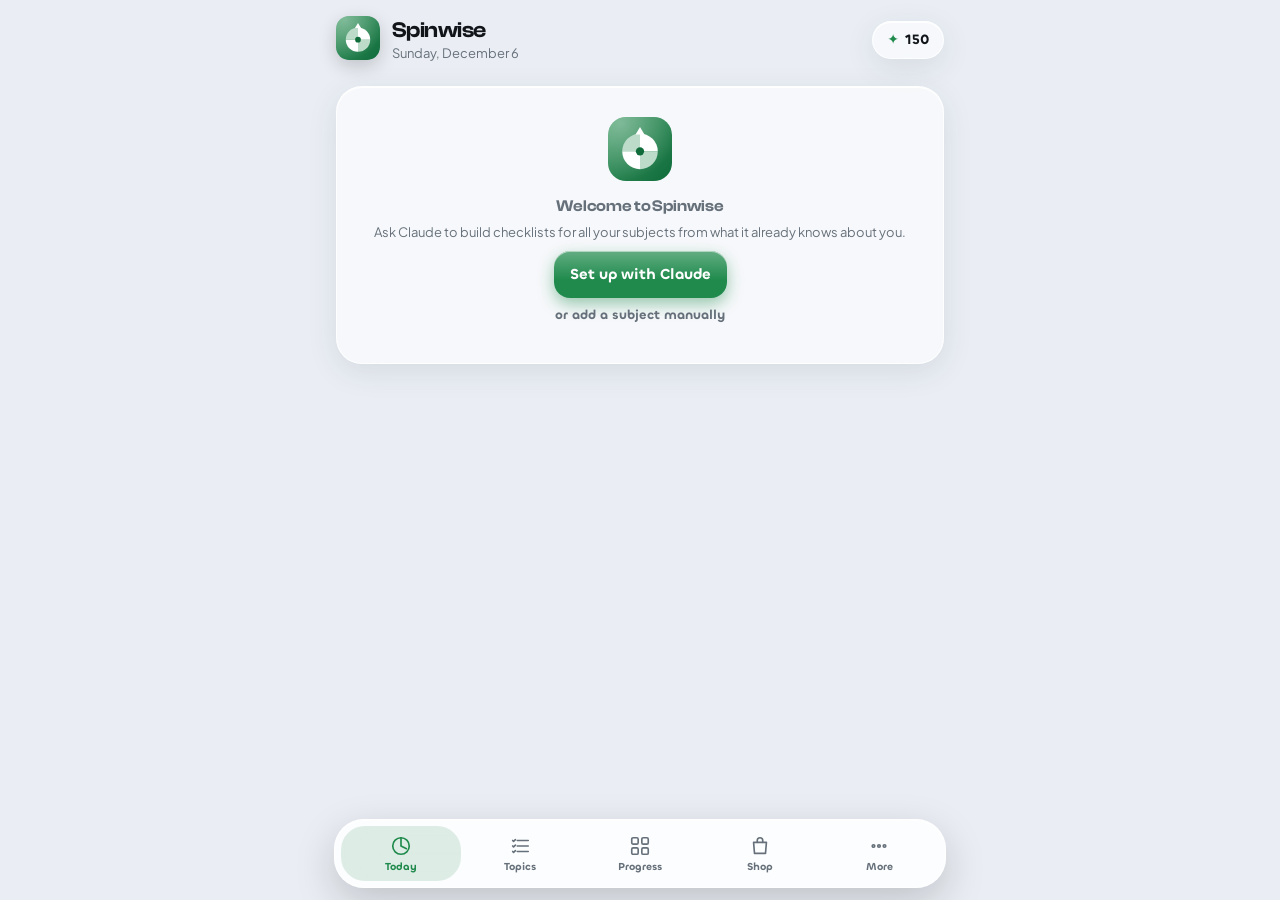
==== commit 39c3974d: "Theme-aware logo, optional launcher icon per theme, liquid glass concept" ====
--- a/app/src/main/assets/index.html
+++ b/app/src/main/assets/index.html
@@ -32,11 +32,13 @@
 *{box-sizing:border-box;-webkit-tap-highlight-color:transparent}
 html,body{margin:0;background:var(--bg);color:var(--ink);font:15px/1.45 var(--font)}
 body{min-height:100vh;padding:env(safe-area-inset-top) 0 calc(112px + env(safe-area-inset-bottom));font-weight:400;font-synthesis:none}
-.ambient{position:fixed;inset:0;z-index:-1;overflow:hidden;background:var(--bg)}
+.ambient{position:fixed;inset:0;z-index:-1;overflow:hidden;background:var(--basebg,var(--bg))}
 .ambient i{position:absolute;border-radius:50%;filter:blur(64px);opacity:.6}
 .ambient i:nth-child(1){left:-18%;top:-6%;width:70vw;height:70vw;background:var(--b1)}
 .ambient i:nth-child(2){right:-22%;top:22%;width:78vw;height:78vw;background:var(--b2)}
-.ambient i:nth-child(3){left:12%;bottom:-24%;width:72vw;height:72vw;background:var(--b3)}
+.ambient i:nth-child(3){left:6%;bottom:-24%;width:74vw;height:74vw;background:var(--b3)}
+.ambient i:nth-child(4){right:-12%;bottom:-8%;width:56vw;height:56vw;background:var(--b4)}
+.ambient i:nth-child(5){left:28%;top:36%;width:52vw;height:52vw;background:var(--b5);opacity:.45}
 :root[data-mode="dark"] .ambient i{opacity:.5}
 .glass,.card,.stat,.unit,.sc,.seg,.search,.toast,.wallet,.filters button,.list-glass{
   background:var(--glass);backdrop-filter:blur(26px) saturate(180%);-webkit-backdrop-filter:blur(26px) saturate(180%);border:1px solid var(--gborder);box-shadow:var(--gshadow)}
@@ -165,6 +167,8 @@
 .look{border-radius:18px;padding:10px 6px 8px;text-align:center;font-size:12px;background:rgba(127,140,150,.1);border:1px solid var(--line);color:var(--ink);box-shadow:none}
 .look .pv{height:34px;border-radius:12px;margin-bottom:6px}
 .look.on{outline:2.5px solid var(--acc)}
+.lookgrid.wide{grid-template-columns:repeat(2,1fr)}
+.lookgrid.wide .pv{height:78px}
 .look small{display:block;color:var(--mute);font-family:var(--font);font-weight:400}
 /* sheet */
 .scrim{position:fixed;inset:0;z-index:20;display:flex;align-items:flex-end;justify-content:center}
@@ -187,7 +191,7 @@
 </style>
 </head>
 <body>
-<div class="ambient"><i></i><i></i><i></i></div>
+<div class="ambient"><i></i><i></i><i></i><i></i><i></i></div>
 <header>
   <div id="logo"></div>
   <div><h1 id="title">Spinwise</h1><div class="sub" id="subtitle"></div></div>
@@ -214,22 +218,60 @@
 let flt = "all", selDay = null, editSid = null, editColor = PAL[0], shopTab = "motion", tabDir = 1, lastPt = null; const openUnits = new Set(), openShop = new Set();
 let idleStops = [];
 
-/* ----- look catalogue (shop) ----- */
+/* ----- free accent colours (used by the Clear theme) ----- */
+const ACCENTS = {
+  forest:{n:"Forest",l:["#1f8a4c","#0f6b3a"],d:["#3fb96f","#1f8a4c"]},
+  ocean:{n:"Ocean",l:["#1d6fd1","#114b9a"],d:["#58a6ff","#1d6fd1"]},
+  violet:{n:"Violet",l:["#7a48d8","#53289f"],d:["#a78bfa","#7a48d8"]},
+  sunset:{n:"Sunset",l:["#e0662a","#b0431a"],d:["#ff9a5c","#e0662a"]},
+  rose:{n:"Rose",l:["#d6336c","#a31d4c"],d:["#ff7ba5","#d6336c"]},
+  slate:{n:"Slate",l:["#3f4a54","#1d252c"],d:["#aeb8c2","#6b7783"]}
+};
+/* ----- cosmetics earned with ✦: glass themes (blurred gradient backdrops), wheel skins, heatmap palettes ----- */
+const G = (base,b) => ({ base, b });
 const THEMES = {
-  forest:{n:"Forest",l:["#1f8a4c","#0f6b3a"],d:["#3fb96f","#1f8a4c"],price:0},
-  ocean:{n:"Ocean",l:["#1d6fd1","#114b9a"],d:["#58a6ff","#1d6fd1"],price:50},
-  violet:{n:"Violet",l:["#7a48d8","#53289f"],d:["#a78bfa","#7a48d8"],price:50},
-  sunset:{n:"Sunset",l:["#e0662a","#b0431a"],d:["#ff9a5c","#e0662a"],price:50},
-  rose:{n:"Rose",l:["#d6336c","#a31d4c"],d:["#ff7ba5","#d6336c"],price:50},
-  slate:{n:"Slate",l:["#3f4a54","#1d252c"],d:["#aeb8c2","#6b7783"],price:50}
+  clear:{n:"Clear",price:0,acc:null,hero:null,
+    L:G("linear-gradient(160deg,#f3f6fa,#e6ebf2)",["#b8d9ff","#d6c8ff","#ffd9c2","#c9f0dc","#f5f7fb"]),
+    D:G("linear-gradient(160deg,#0d1116,#0a0d11)",["#16324f","#2b2552","#3a2a30","#15382f","#10151b"])},
+  aurora:{n:"Aurora",price:120,acc:[["#1fa56a","#0b7a4b"],["#46d68f","#1fa56a"]],hero:["#1fa56a","#2a6fd6"],
+    L:G("linear-gradient(160deg,#e9fbf3,#e6eeff)",["#7fe3b6","#8fb8ff","#c1a9ff","#a6f0e0","#ffe3c9"]),
+    D:G("linear-gradient(160deg,#071a16,#0a1230)",["#0f7a55","#2a4bd0","#6a3fd0","#0f8a8a","#3a2a60"])},
+  dusk:{n:"Dusk",price:120,acc:[["#e0662a","#b0431a"],["#ff9a5c","#e0662a"]],hero:["#e8613a","#8a3fd0"],
+    L:G("linear-gradient(160deg,#fff1ea,#efe8ff)",["#ffb199","#c3a6ff","#ff9ec0","#8fb4ff","#ffd9a8"]),
+    D:G("linear-gradient(160deg,#1c0d18,#0e1030)",["#8a3a4a","#4a2a8a","#a03a6a","#1f3a8a","#7a4a2a"])},
+  ocean:{n:"Ocean Deep",price:140,acc:[["#1d6fd1","#114b9a"],["#58a6ff","#1d6fd1"]],hero:["#1d6fd1","#0a3a8a"],
+    L:G("linear-gradient(160deg,#e9f4ff,#dff3f7)",["#7fb6ff","#6fd3e8","#9fa8ff","#b6e3ff","#d6f5f0"]),
+    D:G("linear-gradient(160deg,#04101f,#06223a)",["#0f4fa8","#0a7a9a","#2a3a9a","#0f6a8a","#0a2a4a"])},
+  sakura:{n:"Sakura",price:140,acc:[["#d6336c","#a31d4c"],["#ff7ba5","#d6336c"]],hero:["#e0457b","#a05acd"],
+    L:G("linear-gradient(160deg,#fff0f5,#f3ecff)",["#ffb3cb","#e3c9ff","#ffd6e0","#ffe8c9","#fff3f7"]),
+    D:G("linear-gradient(160deg,#1c0b14,#150f26)",["#8a2a50","#4a2a7a","#a03a60","#6a3a2a","#2a1020"])},
+  mint:{n:"Mint Fog",price:140,acc:[["#0f9d77","#0a7a5c"],["#3fd1a6","#0f9d77"]],hero:["#14a37f","#3a8fd6"],
+    L:G("linear-gradient(160deg,#ecfbf5,#f4f8ee)",["#9fe6cc","#c5f0d0","#cfe8ff","#e8f5b8","#ffffff"]),
+    D:G("linear-gradient(160deg,#06180f,#0a1a1a)",["#0f6a4f","#1f6a3a","#0f4a6a","#4a6a1f","#0a2a22"])},
+  glacier:{n:"Glacier",price:160,acc:[["#2f7fd8","#1b57b5"],["#8cc4ff","#2f7fd8"]],hero:["#3b8fe0","#7a6ae0"],
+    L:G("linear-gradient(160deg,#f2f8ff,#eef0ff)",["#bfe0ff","#d9d3ff","#e6f3ff","#c9e8f5","#ffffff"]),
+    D:G("linear-gradient(160deg,#0a121c,#0d1226)",["#1f4a7a","#3a3a8a","#1f5a7a","#2a3a5a","#101826"])},
+  nebula:{n:"Nebula",price:180,acc:[["#7a48d8","#53289f"],["#b49bff","#7a48d8"]],hero:["#7a48d8","#d040a0"],
+    L:G("linear-gradient(160deg,#f4eeff,#ffeaf6)",["#c3a6ff","#ff9ed8","#8fb4ff","#7fe3e0","#ffd6f0"]),
+    D:G("linear-gradient(160deg,#0f0820,#1c0a2e)",["#5a2ab0","#b02a8a","#2a3aa0","#0f7a8a","#3a1a5a"])},
+  ember:{n:"Ember",price:180,acc:[["#d9441f","#a02a0a"],["#ff7a4d","#d9441f"]],hero:["#e0451f","#f0a020"],
+    L:G("linear-gradient(160deg,#fff1e6,#ffe9e6)",["#ffa077","#ffd27a","#ff8a8a","#ffc2a0","#fff0c9"]),
+    D:G("linear-gradient(160deg,#1c0a06,#220e08)",["#a0321a","#a06a0a","#8a1a2a","#7a3a1a","#3a1a0a"])},
+  lagoon:{n:"Lagoon",price:200,acc:[["#0aa6a6","#087a7a"],["#3fe0d6","#0aa6a6"]],hero:["#0fb5a5","#2a8fd0"],
+    L:G("linear-gradient(160deg,#e6fbfa,#eaf7e6)",["#7fe6dc","#8fd0ff","#c9f58f","#a6f0c8","#e6fff8"]),
+    D:G("linear-gradient(160deg,#04181a,#06201a)",["#0a7a7a","#0f5a9a","#4a8a1f","#0a8a5a","#0a2a2a"])},
+  obsidian:{n:"Obsidian Gold",price:220,acc:[["#b8860b","#8a6408"],["#f0c060","#c99a2e"]],hero:["#2a2f38","#8a6a2a"],
+    L:G("linear-gradient(160deg,#f1efe9,#e8e6e0)",["#e6d3a0","#cfd6df","#f0e0b8","#d6d0c0","#ffffff"]),
+    D:G("linear-gradient(160deg,#07080a,#101216)",["#4a3a10","#1f3a4a","#5a4a1a","#2a2f38","#14161a"])},
+  golden:{n:"Golden Hour",price:240,acc:[["#d98a0b","#a86404"],["#ffc247","#d98a0b"]],hero:["#f0a020","#e0603a"],
+    L:G("linear-gradient(160deg,#fff7e0,#ffeedd)",["#ffd27a","#ffb08a","#ffe89a","#ffc2c2","#fff5cf"]),
+    D:G("linear-gradient(160deg,#1a1204,#1c0e08)",["#a0700a","#a0421a","#7a6a0a","#7a2a2a","#3a2a0a"])},
+  cosmic:{n:"Cosmic",price:300,acc:[["#5b4bdb","#3a2aa8"],["#9a8cff","#5b4bdb"]],hero:["#5b4bdb","#e0409a"],
+    L:G("linear-gradient(160deg,#eee9ff,#ffe9f3)",["#8f7dff","#ff7dc0","#6fd0ff","#ffd36e","#7dffc0"]),
+    D:G("linear-gradient(160deg,#080618,#12061c)",["#4a2ad0","#c02a80","#0f7ad0","#c08a0f","#0fc08a"])}
 };
-const BGS = {
-  aurora:{n:"Aurora",price:0,l:["#8fd3b0","#a9b8ff","#ffc9a0"],d:["#1f6a4f","#2a3a8f","#7a3f2a"]},
-  dusk:{n:"Dusk",price:60,l:["#ffb199","#c3a6ff","#8fb4ff"],d:["#7a3a4a","#3d2a7a","#1f3a7a"]},
-  mist:{n:"Mist",price:60,l:["#d5e0ea","#e6ecf2","#cfd8e3"],d:["#26323d","#1b242d","#2d3945"]},
-  midnight:{n:"Midnight",price:80,l:["#9fb4ff","#7ea1d6","#b7a6e8"],d:["#0f2a6b","#1a1f5e","#2a1560"]},
-  sunrise:{n:"Sunrise",price:80,l:["#ffd3a3","#ffb7c5","#fff0a8"],d:["#7a4a1f","#7a2a4a","#6a5a1f"]}
-};
+const meshCSS = (th,dark) => { const m = dark?th.D:th.L, b = m.b;
+  return `radial-gradient(60% 70% at 0% 0%,${b[0]},transparent 70%),radial-gradient(60% 70% at 100% 30%,${b[1]},transparent 70%),radial-gradient(70% 70% at 20% 100%,${b[2]},transparent 70%),radial-gradient(50% 60% at 100% 100%,${b[3]},transparent 70%),radial-gradient(40% 40% at 50% 45%,${b[4]},transparent 75%),${m.base}`; };
 const WSKINS = { glass:{n:"Glass",price:0,pv:["#6fd0a0","#a9b8ff"]}, candy:{n:"Candy",price:70,pv:["#ff7aa8","#ffd36e"]}, mono:{n:"Mono",price:70,pv:["#9aa3ab","#5d666e"]}, neon:{n:"Neon",price:110,pv:["#0b0e12","#37f5a6"]} };
 const HEATS = {
   classic:{n:"Classic",price:0},
@@ -237,15 +279,18 @@
   sunset:{n:"Sunset",price:50,l:["#ffe1b8","#ffb878","#f07f3a","#c4491a"],d:["#4a2a12","#8a4a1f","#e0803a","#ffb06a"]},
   mono:{n:"Mono",price:50,l:["#d8dce0","#aab1b8","#6f7881","#363d44"],d:["#2a3035","#4a545d","#8a949b","#d5dbe0"]}
 };
-const GROUPS = { theme:THEMES, bg:BGS, wskin:WSKINS, hp:HEATS };
+const GROUPS = { theme:THEMES, wskin:WSKINS, hp:HEATS };
 S = load();
+
 
 function norm(s){
   s.topics = s.topics||[]; s.goal = s.goal||1; s.log = s.log||[]; s.pick = s.pick||null;
-  s.theme = THEMES[s.theme]?s.theme:"forest"; s.mode = s.mode||"system"; s.wmode = s.wmode||"any"; s.view = s.view===undefined?"all":s.view;
-  s.bg = BGS[s.bg]?s.bg:"aurora"; s.wskin = WSKINS[s.wskin]?s.wskin:"glass"; s.hp = HEATS[s.hp]?s.hp:"classic";
+  if (!s.themeV) { const old = s.theme; s.accent = ACCENTS[old]?old:"forest"; s.theme = "clear"; s.themeV = 2; delete s.bg; }
+  s.accent = ACCENTS[s.accent]?s.accent:"forest"; s.theme = THEMES[s.theme]?s.theme:"clear";
+  s.mode = s.mode||"system"; s.wmode = s.wmode||"any"; s.view = s.view===undefined?"all":s.view; s.anim = s.anim!==false; s.dynIcon = !!s.dynIcon;
+  s.wskin = WSKINS[s.wskin]?s.wskin:"glass"; s.hp = HEATS[s.hp]?s.hp:"classic";
   if (s.coins===undefined) s.coins = 150; s.life = s.life||0; s.own = s.own||{}; s.eq = s.eq||{}; s.ms = s.ms||{};
-  ["theme","bg","wskin","hp"].forEach(g => { if (GROUPS[g][s[g]].price) s.own[g+":"+s[g]] = true; });
+  ["theme","wskin","hp"].forEach(g => { if (GROUPS[g][s[g]].price) s.own[g+":"+s[g]] = true; });
   if (!s.subjects || !s.subjects.length) {
     s.subjects = (s.topics.length || s.subject) ? [{ id:0, name:s.subject||"My course", color:PAL[3], examDate:s.examDate||"" }] : [];
   }
@@ -256,7 +301,10 @@
   return s;
 }
 function load(){
-  try { const s = JSON.parse(localStorage.getItem(KEY)); if (s && s.topics) return norm(s); } catch(e){}
+  let raw = null;
+  try { raw = localStorage.getItem(KEY); } catch(e){}
+  if (!raw) { try { if (window.Android && Android.loadState) raw = Android.loadState() || null; } catch(e){} }   // native mirror survives cleared web storage
+  try { const s = JSON.parse(raw); if (s && s.topics) return norm(s); } catch(e){}
   try { const o = JSON.parse(localStorage.getItem("spinwise.v1")); if (o && o.topics) {
       const log = [];
       const topics = o.topics.map(t => { if (t.doneOn) log.push({d:t.doneOn,id:t.id,prev:{pct:0,revs:0,last:null}});
@@ -264,7 +312,12 @@
       return norm({subject:o.subject,topics,log,pick:o.pick}); } } catch(e){}
   return norm({topics:[]});
 }
-function save(){ try { localStorage.setItem(KEY, JSON.stringify(S)); } catch(e){} pushNative(); }
+function save(){
+  const json = JSON.stringify(S);
+  try { localStorage.setItem(KEY, json); } catch(e){}
+  try { if (window.Android && Android.saveState) Android.saveState(json); } catch(e){}
+  pushNative();
+}
 
 /* ================= derived ================= */
 const subj = id => S.subjects.find(s=>s.id===id);
@@ -329,27 +382,40 @@
 const mix = (a,b,t) => { const A = rgb(a), B = rgb(b); return "#"+A.map((v,i)=>Math.round(v*t+B[i]*(1-t)).toString(16).padStart(2,"0")).join(""); };
 const isDark = () => S.mode==="dark" || (S.mode!=="light" && window.matchMedia && matchMedia("(prefers-color-scheme: dark)").matches);
 function applyTheme(){
-  const dark = isDark(), th = THEMES[S.theme], pair = dark?th.d:th.l, a = pair[0], a2 = pair[1];
+  const dark = isDark(), th = THEMES[S.theme], ac = ACCENTS[S.accent];
+  const pair = th.acc ? th.acc[dark?1:0] : (dark?ac.d:ac.l), hero = th.hero || ac.l, a = pair[0], a2 = pair[1];
   const bg = dark?"#171c21":"#ffffff", st = document.documentElement.style;
   document.documentElement.dataset.mode = dark?"dark":"light";
   st.setProperty("--acc",a); st.setProperty("--acc2",a2); st.setProperty("--acc-ink",dark?"#071009":"#ffffff");
   st.setProperty("--glow",a+"73"); st.setProperty("--acc-soft",a+(dark?"30":"24"));
-  st.setProperty("--hero1",th.l[0]); st.setProperty("--hero2",th.l[1]);
+  st.setProperty("--hero1",hero[0]); st.setProperty("--hero2",hero[1]);
   let l = [mix(a,bg,dark?.3:.32), mix(a,bg,dark?.55:.6), mix(a,bg,dark?.8:.88), dark?a:a2];
   const hp = HEATS[S.hp]; if (hp && hp.l) l = dark?hp.d:hp.l;
   l.forEach((c,i)=>st.setProperty("--l"+(i+1),c));
-  const bgc = (BGS[S.bg]||BGS.aurora)[dark?"d":"l"]; bgc.forEach((c,i)=>st.setProperty("--b"+(i+1),c));
+  const m = dark?th.D:th.L; m.b.forEach((c,i)=>st.setProperty("--b"+(i+1),c)); st.setProperty("--basebg",m.base);
   try { if (window.Android && Android.setMode) Android.setMode(dark); } catch(e){}
 }
 if (window.matchMedia) matchMedia("(prefers-color-scheme: dark)").addEventListener("change", () => { if (S.mode==="system") { applyTheme(); render(true); } });
 
 /* ================= logo / icons ================= */
-const LOGO = `<svg viewBox="0 0 108 108" xmlns="http://www.w3.org/2000/svg"><defs><linearGradient id="g" x1="0" y1="0" x2="1" y2="1"><stop offset="0" stop-color="#2fae65"/><stop offset="1" stop-color="#0f6b3a"/></linearGradient></defs>
-<rect width="108" height="108" rx="26" fill="url(#g)"/>
-<path d="M54,58L54,28A30,30 0 0 1 84,58Z" fill="#fff"/><path d="M54,58L84,58A30,30 0 0 1 54,88Z" fill="#bde5cb"/>
-<path d="M54,58L54,88A30,30 0 0 1 24,58Z" fill="#fff"/><path d="M54,58L24,58A30,30 0 0 1 54,28Z" fill="#bde5cb"/>
-<circle cx="54" cy="58" r="7" fill="#0f6b3a"/><path d="M54,17L46.5,29.5L61.5,29.5Z" fill="#fff"/></svg>`;
-const ICON = {
+/* App logo: follows the equipped glass theme (or accent colour) */
+function heroPair(){ const th = THEMES[S.theme]; return th.hero || ACCENTS[S.accent].l; }
+function logo(){
+  const h = heroPair(), a = mix(h[0],"#ffffff",.85), tint = mix(h[0],"#ffffff",.3);
+  return `<svg viewBox="0 0 108 108" xmlns="http://www.w3.org/2000/svg"><defs><linearGradient id="lg" x1="0" y1="0" x2="1" y2="1"><stop offset="0" stop-color="${a}"/><stop offset="1" stop-color="${h[1]}"/></linearGradient>
+<radialGradient id="lh" cx=".2" cy=".1" r=".9"><stop offset="0" stop-color="#fff" stop-opacity=".35"/><stop offset="1" stop-color="#fff" stop-opacity="0"/></radialGradient></defs>
+<rect width="108" height="108" rx="26" fill="url(#lg)"/><rect width="108" height="108" rx="26" fill="url(#lh)"/>
+<path d="M54,58L54,28A30,30 0 0 1 84,58Z" fill="#fff"/><path d="M54,58L84,58A30,30 0 0 1 54,88Z" fill="${tint}"/>
+<path d="M54,58L54,88A30,30 0 0 1 24,58Z" fill="#fff"/><path d="M54,58L24,58A30,30 0 0 1 54,28Z" fill="${tint}"/>
+<circle cx="54" cy="58" r="7" fill="${h[1]}"/><path d="M54,17L46.5,29.5L61.5,29.5Z" fill="#fff"/></svg>`;
+}
+/* Optional launcher icon that matches the theme (Android only, opt-in) */
+let lastIcon = null;
+function iconKey(){ return S.theme!=="clear" ? "t_"+S.theme : "a_"+S.accent; }
+function syncIcon(){
+  try { if (!window.Android || !Android.setIcon) return;
+    const k = S.dynIcon ? iconKey() : "a_forest"; if (k!==lastIcon) { lastIcon = k; Android.setIcon(k); } } catch(e){}
+}const ICON = {
   today:'<svg viewBox="0 0 24 24"><circle cx="12" cy="12" r="9"/><path d="M12 3v9l6 3"/></svg>',
   list:'<svg viewBox="0 0 24 24"><path d="M9 6h12M9 12h12M9 18h12M4 6l1 1 2-2M4 12l1 1 2-2M4 18l1 1 2-2"/></svg>',
   prog:'<svg viewBox="0 0 24 24"><rect x="3" y="3" width="7" height="7" rx="1.5"/><rect x="14" y="3" width="7" height="7" rx="1.5"/><rect x="3" y="14" width="7" height="7" rx="1.5"/><rect x="14" y="14" width="7" height="7" rx="1.5"/></svg>',
@@ -363,7 +429,7 @@
 }
 
 /* ================= motion engine ================= */
-const RM = () => M.RM();
+const RM = () => M.RM() || S.anim===false;
 function equipped(cat){
   const e = (S.eq[cat]||[]).filter(i => owned(cat+":"+i)); return e.length ? e : [0];
 }
@@ -450,11 +516,11 @@
 /* ================= shop ================= */
 function owned(id){
   const [g,k] = id.split(":");
-  if (M.byId(g)) return +k===0 || !!S.own[id];
-  const gr = GROUPS[g]; return !!gr && (gr[k] ? gr[k].price===0 || !!S.own[id] : false);
-}
-function priceOf(id){ const [g,k] = id.split(":"); const c = M.byId(g); if (c) return c.opts[+k].price; return GROUPS[g][k].price; }
-function nameOf(id){ const [g,k] = id.split(":"); const c = M.byId(g); if (c) return c.opts[+k].name+" ("+c.title+")"; return GROUPS[g][k].n; }
+  if (M.byId(g)) return true;               // animations are free
+  const gr = GROUPS[g]; return !!gr && !!gr[k] && (gr[k].price===0 || !!S.own[id]);
+}
+function priceOf(id){ const [g,k] = id.split(":"); return GROUPS[g][k].price; }
+function nameOf(id){ const [g,k] = id.split(":"); return GROUPS[g][k].n; }
 function buy(id){
   const p = priceOf(id); if (owned(id)) return;
   if (S.coins < p) { toast(`Need ${p-S.coins} more ✦`); return; }
@@ -476,24 +542,36 @@
   const st = $("#pvstage"); M.initStage(c, st, +k); setTimeout(()=>M.demoPlay(c, st, +k), 350);
 }
 function viewShop(){
+  const dark = isDark(), T = {theme:"Glass themes",wskin:"Wheel skins",hp:"Heatmap palettes"},
+    D = {theme:"Full-screen blurred gradient backdrops, each with its own accent colour.",wskin:"Restyle the spin wheel.",hp:"Recolour the days-tracked grid."};
+  const sections = Object.keys(GROUPS).map(g => `<div class="card"><h2>${T[g]}</h2><p>${D[g]}</p><div class="lookgrid ${g==="theme"?"wide":""}">${Object.keys(GROUPS[g]).map(k => {
+    const it = GROUPS[g][k], id = g+":"+k, own = owned(id), on = S[g]===k; let pv = "background:#999";
+    if (g==="theme") pv = `background:${meshCSS(it,dark)}`;
+    if (g==="wskin") pv = `background:conic-gradient(${it.pv[0]},${it.pv[1]},${it.pv[0]},${it.pv[1]},${it.pv[0]})`;
+    if (g==="hp") { const L = it.l || ["#bde5cb","#74c794","#2f9e5b","#16673a"]; pv = `background:linear-gradient(90deg,${L.join(",")})`; }
+    return `<button class="look ${on?"on":""}" data-a="${own?"look":"buy"}" data-v="${id}"><div class="pv" style="${pv}"></div>${esc(it.n)}<small>${on?"Equipped":own?"Owned":it.price+" ✦"}</small></button>`; }).join("")}</div></div>`).join("");
+  return `<div class="card hero" style="justify-content:space-between"><div><b class="big">${S.coins} ✦</b><span class="sub">${S.life} earned in total</span></div><div style="position:relative;z-index:1;text-align:right;font-size:12px;max-width:160px" class="sub">Spend ✦ on cosmetics. Animations are free in More › Motion.</div></div>
+    <div class="card"><h2>How to earn ✦</h2><div class="earn"><span>Log a revision</span><span>12</span><span>Streak bonus</span><span>up to +8</span><span>Big confidence jump</span><span>+5</span><span>Revising a due topic</span><span>+5</span><span>First time on a topic</span><span>+5</span><span>Hit your daily goal</span><span>+25</span><span>Streak milestones</span><span>up to +400</span></div></div>
+    ${sections}`;
+}
+const MPRESETS = {
+  Calm:{v:["trans:0","btn:0","wheel:0","reveal:0","ring:0","list:0","sheet:0","heat:0","celeb:2","toast:0","idle:0"]},
+  Snappy:{v:["trans:1","btn:0","btn:4","wheel:3","reveal:0","ring:0","list:1","sheet:0","heat:3","celeb:4","toast:3","idle:0"]},
+  Playful:{v:["trans:4","btn:0","btn:1","wheel:2","wheel:4","reveal:2","ring:2","list:2","sheet:1","heat:1","celeb:0","celeb:3","toast:1","toast:4","idle:1"]},
+  Luxe:{v:["trans:3","btn:3","wheel:1","reveal:4","ring:4","list:3","sheet:3","heat:4","celeb:4","toast:0","idle:3","idle:4"]}
+};
+function viewMotion(){
   const rows = M.cats.map(c => { const eqn = equipped(c.id);
     return `<details class="card shopcat" style="padding:0;overflow:hidden" ${openShop.has(c.id)?"open":""} data-sc="${c.id}"><summary><b>${esc(c.title)}</b><em>${eqn.length} equipped${c.layer?" · stack":""}</em></summary>
-      ${c.opts.map(o => { const id = o.id, own = owned(id), on = own && equipped(c.id).includes(o.i);
-        return `<div class="opt"><div class="top"><div class="nm">${esc(o.name)}<div class="ds">${esc(o.desc)}</div></div><span class="tier t${o.i}">${o.tier}</span></div>
-        <div class="btns"><button class="ghost" data-a="preview" data-v="${id}">Preview</button>
-        ${own ? `<button class="${on?"ghost":""}" data-a="equip" data-v="${id}">${on?"Equipped ✓":"Equip"}</button>` : `<button data-a="buy" data-v="${id}">${o.price} ✦</button>`}</div></div>`; }).join("")}</details>`; }).join("");
-  const looks = Object.keys(GROUPS).map(g => { const T = {theme:"Theme colours",bg:"Backgrounds",wskin:"Wheel skins",hp:"Heatmap palettes"}[g];
-    return `<div class="card"><h2>${T}</h2><div class="lookgrid">${Object.keys(GROUPS[g]).map(k => { const it = GROUPS[g][k], id = g+":"+k, own = owned(id), on = S[g]===k;
-      let pv = "background:#999";
-      if (g==="theme") pv = `background:linear-gradient(135deg,${it.l[0]},${it.l[1]})`;
-      if (g==="bg") pv = `background:linear-gradient(135deg,${it.l[0]},${it.l[1]},${it.l[2]})`;
-      if (g==="wskin") pv = `background:conic-gradient(${it.pv[0]},${it.pv[1]},${it.pv[0]},${it.pv[1]},${it.pv[0]})`;
-      if (g==="hp") { const L = it.l || [ "#bde5cb","#74c794","#2f9e5b","#16673a" ]; pv = `background:linear-gradient(90deg,${L.join(",")})`; }
-      return `<button class="look ${on?"on":""}" data-a="${own?"look":"buy"}" data-v="${own?g+":"+k:id}"><div class="pv" style="${pv}"></div>${esc(it.n)}<small>${on?"Equipped":own?"Owned":it.price+" ✦"}</small></button>`; }).join("")}</div></div>`; }).join("");
-  return `<div class="card hero" style="justify-content:space-between"><div><b class="big">${S.coins} ✦</b><span class="sub">${S.life} earned in total</span></div><div style="position:relative;z-index:1;text-align:right;font-size:12px;max-width:150px" class="sub">Revise topics to earn ✦ and unlock cosmetics</div></div>
-    <div class="card"><h2>How to earn ✦</h2><div class="earn"><span>Log a revision</span><span>12</span><span>Streak bonus</span><span>up to +8</span><span>Big confidence jump</span><span>+5</span><span>Revising a due topic</span><span>+5</span><span>First time on a topic</span><span>+5</span><span>Hit your daily goal</span><span>+25</span><span>Streak milestones</span><span>up to +400</span></div></div>
-    <div class="seg glass" style="margin-top:12px"><button class="${shopTab==="motion"?"on":""}" data-a="shoptab" data-v="motion">Motion · 55</button><button class="${shopTab==="looks"?"on":""}" data-a="shoptab" data-v="looks">Looks</button></div>
-    ${shopTab==="motion" ? `<p style="margin:0 4px 4px">Equip several in a category and they play at random. Button, celebration and idle effects stack together.</p>${rows}` : looks}`;
+      ${c.opts.map(o => { const on = equipped(c.id).includes(o.i);
+        return `<div class="opt"><div class="top"><div class="nm">${esc(o.name)}<div class="ds">${esc(o.desc)}</div></div></div>
+        <div class="btns"><button class="ghost" data-a="preview" data-v="${o.id}">Preview</button><button class="${on?"ghost":""}" data-a="equip" data-v="${o.id}">${on?"Equipped ✓":"Equip"}</button></div></div>`; }).join("")}</details>`; }).join("");
+  return `<button class="link" data-a="tab" data-v="more" style="margin-top:8px">‹ More</button>
+    <div class="card" style="margin-top:0"><h2>Motion</h2><p>All 55 effects are free. Equip as many as you like in each place. Several in one place play at random, while button, celebration and idle effects stack together.</p>
+      <div class="seg glass"><button class="${S.anim?"on":""}" data-a="anim" data-v="1">Animations on</button><button class="${!S.anim?"on":""}" data-a="anim" data-v="0">Off</button></div>
+      <div class="sub" style="margin-bottom:6px">Presets</div>
+      <div class="pills" style="margin-bottom:0">${Object.keys(MPRESETS).map(k=>`<button data-a="mpreset" data-v="${k}">${k}</button>`).join("")}<button data-a="mpreset" data-v="Default">Reset</button></div></div>
+    ${rows}`;
 }
 
 /* ================= Claude sync text ================= */
@@ -705,7 +783,7 @@
 /* ================= views ================= */
 function renderNav(){
   $("#nav").innerHTML = [["today","Today","today"],["list","Topics","list"],["prog","Progress","prog"],["shop","Shop","shop"],["more","More","more"]]
-    .map(([k,l,i]) => `<button class="${tab===k?"on":""}" data-a="tab" data-v="${k}">${ICON[i]}${l}</button>`).join("");
+    .map(([k,l,i]) => `<button class="${tab===k||(k==="more"&&tab==="motion")?"on":""}" data-a="tab" data-v="${k}">${ICON[i]}${l}</button>`).join("");
 }
 function subjBar(){
   if (S.subjects.length<2) return "";
@@ -713,7 +791,7 @@
     S.subjects.map(s => `<button class="sc ${S.view===s.id?"on":""}" style="--c:${s.color}" data-a="view" data-v="${s.id}"><i class="dot"></i>${esc(s.name)}</button>`).join("") + `</div>`;
 }
 function viewToday(keep){
-  if (!S.subjects.length) return `<div class="card empty">${LOGO.replace("<svg","<svg style='border-radius:18px'")}<h2>Welcome to Spinwise</h2><p>Ask Claude to build checklists for all your subjects from what it already knows about you.</p><button data-a="tab" data-v="more">Set up with Claude</button><div><button class="link" data-a="subj-new">or add a subject manually</button></div></div>`;
+  if (!S.subjects.length) return `<div class="card empty">${logo().replace("<svg","<svg style='border-radius:18px'")}<h2>Welcome to Spinwise</h2><p>Ask Claude to build checklists for all your subjects from what it already knows about you.</p><button data-a="tab" data-v="more">Set up with Claude</button><div><button class="link" data-a="subj-new">or add a subject manually</button></div></div>`;
   const items = vis();
   if (!items.length) return subjBar()+`<div class="card empty"><h2>No topics yet</h2><p>Import this subject from Claude or add topics by hand.</p><button data-a="add">+ Add topic</button></div>`;
   const m = counts(), st = streaks(m), o = overall(), ex = nextExam(), pick = todayPick(), done = pick && loggedToday(pick.id), n = todayCount();
@@ -784,28 +862,32 @@
       <button class="ghost full" data-a="cp-out" ${S.topics.length?"":"disabled"}>Copy progress for Claude</button></div>
     <div class="card"><div class="row"><h2 class="sp">Subjects</h2><button class="ghost small" data-a="subj-new">+ Add</button></div><p>Each subject gets its own colour on the wheel and in your lists.</p>
       ${S.subjects.length?S.subjects.map(s=>`<div class="list-row" data-a="subj-edit" data-v="${s.id}" style="cursor:pointer"><i class="dot" style="--c:${s.color};width:14px;height:14px"></i><div class="t">${esc(s.name)}<div class="sub" style="font-family:var(--font);font-weight:400">${S.topics.filter(t=>t.sid===s.id).length} topics${s.examDate?" · exam "+esc(s.examDate):""}</div></div><span class="sub">Edit</span></div>`).join(""):`<div class="sub">No subjects yet.</div>`}</div>
-    <div class="card"><h2>Appearance</h2><div class="sub" style="margin:6px 0">Theme colour <span style="opacity:.7">· more in the Shop</span></div>
-      <div class="swatches">${Object.keys(THEMES).map(k=>{ const own = owned("theme:"+k); return `<button class="sw ${S.theme===k?"on":""} ${own?"":"lock"}" style="--c:${THEMES[k].l[0]}" data-a="${own?"theme":"gotoshop"}" data-v="${k}" aria-label="${THEMES[k].n}"></button>`; }).join("")}</div>
-      <div class="sub" style="margin-bottom:6px">Mode</div>
-      <div class="seg glass" style="margin-bottom:0">${[["system","System"],["light","Light"],["dark","Dark"]].map(([k,l])=>`<button class="${S.mode===k?"on":""}" data-a="mode" data-v="${k}">${l}</button>`).join("")}</div></div>
-    <div class="card"><h2>Daily goal</h2>
+    <div class="card"><h2>Appearance</h2>
+      <div class="sub" style="margin:6px 0">Mode</div>
+      <div class="seg glass">${[["system","System"],["light","Light"],["dark","Dark"]].map(([k,l])=>`<button class="${S.mode===k?"on":""}" data-a="mode" data-v="${k}">${l}</button>`).join("")}</div>
+      <div class="sub" style="margin:4px 0 6px">Accent colour${S.theme!=="clear"?" · your glass theme sets its own":""}</div>
+      <div class="swatches">${Object.keys(ACCENTS).map(k=>`<button class="sw ${S.accent===k?"on":""}" style="--c:${ACCENTS[k].l[0]}" data-a="accent" data-v="${k}" aria-label="${ACCENTS[k].n}"></button>`).join("")}</div>
+      <label class="check"><input type="checkbox" data-a="dynicon" ${S.dynIcon?"checked":""}> Match the launcher icon to my theme (experimental)</label>
+      <div class="row"><div class="sp sub">Glass theme: <b style="color:var(--ink)">${esc(THEMES[S.theme].n)}</b></div><button class="ghost small" data-a="tab" data-v="shop">Browse themes</button></div></div>
+    <div class="card"><h2>Motion</h2><p>Every animation is free. Pick any of 55 effects, or turn animation off.</p><button class="ghost full" data-a="tab" data-v="motion">Customise motion</button></div>
+<div class="card"><h2>Daily goal</h2>
       <div class="lbl"><span>Topics per day</span><span class="stepper"><button data-a="goal" data-v="-1">−</button><b id="gv">${S.goal}</b><button data-a="goal" data-v="1">+</button></span></div></div>
-    <div class="card"><h2>Backup</h2><p>Copy all your data (including ✦ and unlocks) to keep it safe. To restore, paste a backup into the box above and press Import.</p>
+    <div class="card"><h2>Backup</h2><p>Copy all your data (including ✦, unlocks and equipped motion) to keep it safe. To restore, paste a backup into the box above and press Import. Updates keep your data automatically; a backup is only needed if you ever uninstall the app.</p>
       <div class="row"><button class="ghost small sp" data-a="backup">Copy backup</button><button class="ghost small sp" data-a="resetp">Reset progress</button></div></div>`;
 }
 function title(){
-  if (tab==="shop") return "Shop";
+  if (tab==="shop") return "Shop"; if (tab==="motion") return "Motion";
   if (S.view!=="all") return (subj(S.view)||{}).name || "Spinwise";
   return S.subjects.length===1 ? S.subjects[0].name : "Spinwise";
 }
 function render(keep, entry){
   applyTheme();
-  $("#logo").innerHTML = LOGO;
+  $("#logo").innerHTML = logo();
   $("#title").textContent = title();
   $("#subtitle").textContent = new Date().toLocaleDateString("en",{weekday:"long",day:"numeric",month:"long"});
   $("#wv").textContent = S.coins;
   stopIdle();
-  $("#main").innerHTML = tab==="today"?viewToday(keep):tab==="list"?viewList():tab==="prog"?viewProg():tab==="shop"?viewShop():viewMore();
+  $("#main").innerHTML = tab==="today"?viewToday(keep):tab==="list"?viewList():tab==="prog"?viewProg():tab==="shop"?viewShop():tab==="motion"?viewMotion():viewMore();
   renderNav();
   if (tab==="today") drawWheel();
   if (tab==="list") {
@@ -815,22 +897,22 @@
         d.querySelectorAll(".item").forEach(i => { const show = !v || i.dataset.s.includes(v); i.style.display = show?"":"none"; any = any||show; });
         d.style.display = any?"":"none"; if (v && any) d.open = true; }); });
   }
-  if (tab==="shop") document.querySelectorAll("details.shopcat").forEach(d => d.addEventListener("toggle", () => d.open ? openShop.add(d.dataset.sc) : openShop.delete(d.dataset.sc)));
+  if (tab==="motion") document.querySelectorAll("details.shopcat").forEach(d => d.addEventListener("toggle", () => d.open ? openShop.add(d.dataset.sc) : openShop.delete(d.dataset.sc)));
   if (tab==="prog") { const h = $("#heat"); if (h) h.scrollLeft = h.scrollWidth;
     document.querySelectorAll(".cell[data-d]").forEach(c => c.onclick = () => {
       document.querySelectorAll(".cell.sel").forEach(x=>x.classList.remove("sel")); c.classList.add("sel"); selDay = c.dataset.d;
       const dt = new Date(c.dataset.d+"T00:00:00").toLocaleDateString("en",{weekday:"short",day:"numeric",month:"short",year:"numeric"});
       const names = S.log.filter(e=>e.d===c.dataset.d).map(e=>(S.topics.find(t=>t.id===e.id)||{}).title).filter(Boolean);
       $("#tip").innerHTML = `<b style="color:var(--ink)">${names.length} revision${names.length===1?"":"s"}</b> on ${dt}`+(names.length?`<br>${names.map(esc).join(" · ")}`:""); }); }
+  syncIcon();
   if (entry) runEntry();
   if (tab==="today") startIdle();
 }
 
 /* ================= actions ================= */
-const TABS = ["today","list","prog","shop","more"];
+const TABS = ["today","list","prog","shop","more","motion"];
 const act = {
   tab(v){ if (spinning) return; tabDir = TABS.indexOf(v) >= TABS.indexOf(tab) ? 1 : -1; tab = v; render(false,true); window.scrollTo(0,0); },
-  gotoshop(){ shopTab = "looks"; act.tab("shop"); },
   view(v){ if (spinning) return; S.view = v==="all" ? "all" : +v; wheelSlices = []; save(); render(false,true); },
   wmode(v){ S.wmode = v; wheelSlices = []; save(); render(); },
   spin(){ spin(); },
@@ -864,10 +946,13 @@
   mode(v){ S.mode = v; save(); render(true); },
   look(v){ const [g,k] = v.split(":"); S[g] = k; save(); render(true); toast("Equipped"); },
   buy(v){ buy(v); },
+  anim(v){ S.anim = v==="1"; save(); render(true); },
+  accent(v){ S.accent = v; save(); render(true); },
+  dynicon(v,el){ S.dynIcon = el.checked; lastIcon = null; save(); render(true); toast(S.dynIcon?"Icon will follow your theme":"Icon reset"); },
+  mpreset(v){ S.eq = {}; if (v!=="Default") MPRESETS[v].v.forEach(id => { const [c,i] = id.split(":"); (S.eq[c] = S.eq[c]||[]).push(+i); }); save(); render(true); toast(v==="Default"?"Motion reset":v+" applied"); },
   equip(v){ equipItem(v); save(); render(true); },
   preview(v){ openPreview(v); },
   replay(v){ const [g,k] = v.split(":"), c = M.byId(g); M.demoPlay(c, $("#pvstage"), +k); },
-  shoptab(v){ shopTab = v; render(true); },
   "cp-in"(){ copyText(PROMPT_IN); },
   "cp-out"(){ copyText(progressText()); },
   import(){ doImport(); },
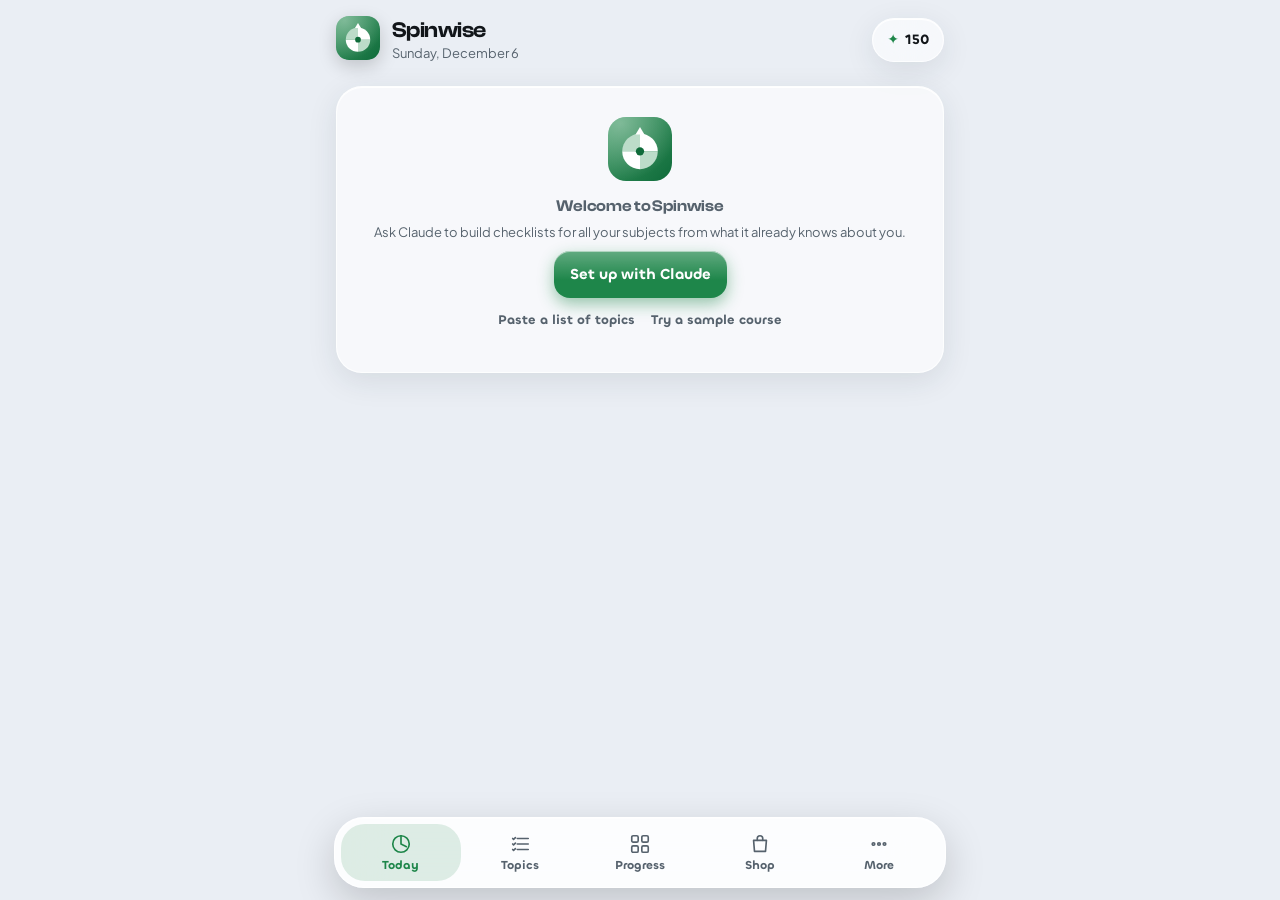
==== commit 33906658: "Foundation fixes: forgiving importer with preview, paste-a-list, sample course, fair rewards, readab" ====
--- a/app/src/main/assets/index.html
+++ b/app/src/main/assets/index.html
@@ -15,7 +15,7 @@
   --font:"Jakarta",system-ui,-apple-system,"Segoe UI",Roboto,sans-serif;
   --display:"Clash","Jakarta",system-ui,sans-serif;
   --ui:"Chillax","Jakarta",system-ui,sans-serif;
-  --bg:#eaeef4; --card:#ffffff; --ink:#12161a; --mute:#66707a; --line:rgba(20,30,40,.1);
+  --bg:#eaeef4; --card:#ffffff; --ink:#12161a; --mute:#56626d; --line:rgba(20,30,40,.1);
   --acc:#1f8a4c; --acc2:#0f6b3a; --acc-ink:#ffffff; --acc-soft:rgba(31,138,76,.14); --glow:rgba(31,138,76,.45); --warn:#d98a1f; --hero1:#1f8a4c; --hero2:#0f6b3a;
   --l0:#e3e8e4; --l1:#bde5cb; --l2:#74c794; --l3:#2f9e5b; --l4:#16673a;
   --glass:rgba(255,255,255,.6); --glass-strong:rgba(255,255,255,.86); --gborder:rgba(255,255,255,.78);
@@ -23,7 +23,7 @@
   --b1:#8fd3b0; --b2:#a9b8ff; --b3:#ffc9a0; --stage:rgba(110,125,140,.14); --sheetbg:rgba(255,255,255,.94);
 }
 :root[data-mode="dark"]{
-  --bg:#0b0e12; --card:#171c21; --ink:#edf1f2; --mute:#8a949b; --line:rgba(255,255,255,.09); --warn:#e7a23a;
+  --bg:#0b0e12; --card:#171c21; --ink:#edf1f2; --mute:#9ba7af; --line:rgba(255,255,255,.09); --warn:#e7a23a;
   --l0:#222a2e;
   --glass:rgba(34,41,50,.56); --glass-strong:rgba(26,32,39,.82); --gborder:rgba(255,255,255,.13);
   --gshadow:0 10px 34px rgba(0,0,0,.38),inset 0 1px 0 rgba(255,255,255,.14);
@@ -46,7 +46,7 @@
 header svg{width:44px;height:44px;flex:none;border-radius:13px;box-shadow:0 6px 18px rgba(0,0,0,.18)}
 h1{font-size:22px;margin:0;letter-spacing:-.025em;line-height:1.12}
 .sub{color:var(--mute);font-size:13px}
-.wallet{margin-left:auto;display:flex;align-items:center;gap:6px;border-radius:99px;padding:8px 14px;color:var(--ink);font-size:14px}
+.wallet{min-height:44px;margin-left:auto;display:flex;align-items:center;gap:6px;border-radius:99px;padding:8px 14px;color:var(--ink);font-size:14px}
 .wallet .gem{color:var(--acc)}
 main{padding:6px 16px 16px;max-width:640px;margin:0 auto}
 .card{border-radius:26px;padding:16px;margin-top:12px;position:relative}
@@ -65,7 +65,7 @@
 .stat{border-radius:22px;padding:12px}
 .stat b{display:block;font-size:22px;letter-spacing:-.02em}
 .stat span{font-size:12px;color:var(--mute)}
-button{font:inherit;border:0;border-radius:16px;padding:13px 16px;position:relative;overflow:hidden;
+button{font:inherit;border:0;border-radius:16px;padding:13px 16px;min-height:44px;position:relative;overflow:hidden;
   background:linear-gradient(180deg,rgba(255,255,255,.3),rgba(255,255,255,0) 62%),var(--acc);color:var(--acc-ink);cursor:pointer;
   box-shadow:inset 0 1px 0 rgba(255,255,255,.5),0 6px 16px var(--glow)}
 button.ghost{background:var(--glass);backdrop-filter:blur(18px);-webkit-backdrop-filter:blur(18px);color:var(--ink);border:1px solid var(--gborder);box-shadow:var(--gshadow)}
@@ -75,11 +75,11 @@
 button.full{width:100%}
 nav{position:fixed;left:14px;right:14px;bottom:calc(12px + env(safe-area-inset-bottom));display:flex;border-radius:30px;padding:6px;z-index:5;max-width:612px;margin:0 auto;
   background:var(--glass-strong);backdrop-filter:blur(30px) saturate(190%);-webkit-backdrop-filter:blur(30px) saturate(190%);border:1px solid var(--gborder);box-shadow:0 14px 40px rgba(0,0,0,.18),inset 0 1px 0 rgba(255,255,255,.5)}
-nav button{flex:1;background:none;box-shadow:none;color:var(--mute);border-radius:24px;padding:9px 0 7px;font-size:10.5px}
-nav button.on{color:var(--acc);background:var(--acc-soft)}
+nav button{flex:1;background:none;box-shadow:none;color:var(--mute);border-radius:24px;padding:9px 0 7px;font-size:12px}
+nav button.on{color:var(--acc-text);background:var(--acc-soft)}
 nav svg{display:block;margin:0 auto 2px;width:22px;height:22px;stroke:currentColor;fill:none;stroke-width:1.8;stroke-linecap:round;stroke-linejoin:round}
 .subj{display:flex;gap:6px;margin-top:12px;overflow-x:auto;padding:2px 2px 4px}
-.sc{display:flex;align-items:center;gap:7px;padding:8px 13px;border-radius:99px;color:var(--ink);white-space:nowrap;font-size:13px;box-shadow:none}
+.sc{min-height:44px;display:flex;align-items:center;gap:7px;padding:8px 14px;border-radius:99px;color:var(--ink);white-space:nowrap;font-size:13px;box-shadow:none}
 .sc.on{box-shadow:inset 0 0 0 2px var(--c);border-color:var(--c)}
 .dot{width:10px;height:10px;border-radius:99px;background:var(--c);display:inline-block;flex:none}
 .wheelwrap{position:relative;width:min(100%,310px);margin:2px auto 14px;aspect-ratio:1}
@@ -89,28 +89,28 @@
 .seg button{flex:1;border-radius:13px;background:transparent;box-shadow:none;color:var(--mute);padding:9px 6px;font-size:13px}
 .seg button.on{background:var(--acc);color:var(--acc-ink);box-shadow:inset 0 1px 0 rgba(255,255,255,.4),0 4px 12px var(--glow)}
 .topic{border-left:3px solid var(--c,var(--acc));padding:4px 0 4px 12px;margin:2px 0 14px}
-.topic small{color:var(--mute);text-transform:uppercase;letter-spacing:.06em;font-size:11px}
+.topic small{color:var(--mute);text-transform:uppercase;letter-spacing:.06em;font-size:12px}
 .topic div{font-size:19px;letter-spacing:-.01em;margin-top:2px}
 .bar{height:8px;border-radius:99px;background:var(--l0);overflow:hidden}
 .bar i{display:block;height:100%;background:var(--acc);border-radius:99px}
 .bar.warn i{background:var(--warn)}
 .search{width:100%;color:var(--ink);border-radius:18px;padding:12px 16px;font:inherit;margin-top:12px;box-shadow:none}
 .filters{display:flex;gap:6px;margin-top:10px;overflow-x:auto;padding:2px}
-.filters button{padding:7px 12px;font-size:13px;color:var(--mute);white-space:nowrap;border-radius:99px;box-shadow:none}
+.filters button{padding:10px 14px;font-size:13px;color:var(--mute);white-space:nowrap;border-radius:99px;box-shadow:none}
 .filters button.on{background:var(--acc);color:var(--acc-ink);border-color:var(--acc)}
 .unit{margin-top:12px;border-left:5px solid var(--sc,var(--gborder));border-radius:24px;overflow:hidden}
 .unit>summary{list-style:none;padding:14px 16px;cursor:pointer}
 .unit>summary::-webkit-details-marker{display:none}
 .unit>summary em{font-style:normal;color:var(--mute);font-size:13px}
 .unit>summary .bar{margin-top:9px;height:6px}
-.unit .tag{font-size:11px;color:var(--mute)}
+.unit .tag{font-size:12px;color:var(--mute)}
 .item{display:flex;gap:12px;align-items:center;padding:11px 16px;border-top:1px solid var(--line);cursor:pointer}
 .badge{width:42px;height:42px;border-radius:14px;display:grid;place-items:center;font-size:13px;flex:none;background:var(--l0);color:var(--ink)}
 .badge[data-l="1"]{background:var(--l1)}.badge[data-l="2"]{background:var(--l2)}
 .badge[data-l="3"]{background:var(--l3);color:#fff}.badge[data-l="4"]{background:var(--l4);color:#fff}
 .item .t{line-height:1.25}
 .item .m{font-size:12px;color:var(--mute)}
-.pill{display:inline-block;font-size:10.5px;padding:1px 7px;border-radius:99px;background:var(--l1);color:var(--ink);margin-left:6px;vertical-align:middle;font-family:var(--ui)}
+.pill{display:inline-block;font-size:12px;padding:1px 8px;border-radius:99px;background:var(--l1);color:var(--ink);margin-left:6px;vertical-align:middle;font-family:var(--ui)}
 .pill.due{background:var(--warn);color:#fff}
 .heat{overflow-x:auto;padding-bottom:6px;-webkit-overflow-scrolling:touch}
 .grid{display:grid;grid-auto-flow:column;grid-template-rows:repeat(7,13px);gap:3px;width:max-content}
@@ -118,8 +118,8 @@
 .cell[data-l="1"]{background:var(--l1)}.cell[data-l="2"]{background:var(--l2)}
 .cell[data-l="3"]{background:var(--l3)}.cell[data-l="4"]{background:var(--l4)}
 .cell.future{visibility:hidden}.cell.sel{outline:2px solid var(--ink);outline-offset:1px}
-.months{display:grid;grid-auto-flow:column;grid-auto-columns:16px;font-size:11px;color:var(--mute);height:16px;width:max-content}
-.legend{display:flex;gap:4px;align-items:center;font-size:11px;color:var(--mute);justify-content:flex-end;margin-top:8px}
+.months{display:grid;grid-auto-flow:column;grid-auto-columns:16px;font-size:12px;color:var(--mute);height:16px;width:max-content}
+.legend{display:flex;gap:4px;align-items:center;font-size:12px;color:var(--mute);justify-content:flex-end;margin-top:8px}
 .legend .cell{width:11px;height:11px}
 .tip{min-height:20px;font-size:13px;color:var(--mute);margin-top:8px}
 textarea,input[type=text],input[type=date],select{width:100%;border:1px solid var(--line);border-radius:16px;background:rgba(127,140,150,.1);color:var(--ink);font:inherit;font-size:14px;padding:12px 14px}
@@ -131,11 +131,13 @@
 .msg{font-size:13px;margin-top:8px;min-height:18px}
 .empty{text-align:center;padding:30px 10px;color:var(--mute)}
 .empty svg{width:64px;height:64px;margin-bottom:10px}
-details.how>summary{cursor:pointer;color:var(--acc);font-size:13px;margin:4px 0}
+details.how>summary{cursor:pointer;color:var(--acc-text);font-size:13px;margin:4px 0}
 .lbl{display:flex;justify-content:space-between;align-items:center;font-size:14px;padding:9px 0}
 .stepper{display:flex;align-items:center;gap:10px}
-.stepper button{width:34px;height:34px;padding:0;border-radius:12px}
-label.check{display:flex;gap:8px;align-items:center;font-size:13px;color:var(--mute);margin:10px 0 2px}
+.stepper button{width:44px;height:44px;padding:0;border-radius:12px}
+label.check{display:flex;gap:10px;align-items:center;font-size:13px;color:var(--mute);margin:6px 0;min-height:44px}
+input[type=checkbox]{width:22px;height:22px;accent-color:var(--acc);flex:none}
+.note-w{background:rgba(224,161,0,.16);border-radius:14px;padding:10px 12px;margin:8px 0;font-size:13px}
 .list-row{display:flex;gap:12px;align-items:center;padding:9px 0;border-top:1px solid var(--line)}
 .list-row:first-of-type{border-top:0}
 .list-row .t{flex:1;line-height:1.25}
@@ -145,7 +147,7 @@
 .rec:first-of-type{border-top:0}
 .rec .t{flex:1;line-height:1.25}
 .swatches{display:flex;gap:10px;flex-wrap:wrap;margin:8px 0 14px}
-.sw{width:40px;height:40px;border-radius:99px;padding:0;background:var(--c);border:0;box-shadow:inset 0 1px 0 rgba(255,255,255,.5),0 4px 10px rgba(0,0,0,.18)}
+.sw{width:44px;height:44px;border-radius:99px;padding:0;background:var(--c);border:0;box-shadow:inset 0 1px 0 rgba(255,255,255,.5),0 4px 10px rgba(0,0,0,.18)}
 .sw.on{outline:3px solid var(--ink);outline-offset:2px}
 .sw.lock{opacity:.5;position:relative}
 .sw.lock::after{content:"🔒";position:absolute;inset:0;display:grid;place-items:center;font-size:14px}
@@ -178,7 +180,7 @@
 .big-pct{font-size:44px;letter-spacing:-.03em;line-height:1}
 input[type=range]{width:100%;accent-color:var(--acc);margin:12px 0 6px}
 .pills{display:flex;gap:6px;flex-wrap:wrap;margin:8px 0 12px}
-.pills button{padding:7px 11px;font-size:13px;background:rgba(127,140,150,.14);color:var(--ink);border:1px solid var(--line);box-shadow:none}
+.pills button{padding:10px 13px;font-size:13px;background:rgba(127,140,150,.14);color:var(--ink);border:1px solid var(--line);box-shadow:none}
 h1,h2,h3,.hero b.big,.big-pct,.stat b,.topic div,.ringwrap .lab,.badge,.chip{font-family:var(--display);font-weight:600}
 b,strong,button,.item .t,.list-row .t,.rec .t,.toast,details.how>summary,.opt .nm,.look{font-family:var(--ui);font-weight:600}
 input,select,.search{font-family:var(--font)}
@@ -289,7 +291,7 @@
   s.accent = ACCENTS[s.accent]?s.accent:"forest"; s.theme = THEMES[s.theme]?s.theme:"clear";
   s.mode = s.mode||"system"; s.wmode = s.wmode||"any"; s.view = s.view===undefined?"all":s.view; s.anim = s.anim!==false; s.dynIcon = !!s.dynIcon;
   s.wskin = WSKINS[s.wskin]?s.wskin:"glass"; s.hp = HEATS[s.hp]?s.hp:"classic";
-  if (s.coins===undefined) s.coins = 150; s.life = s.life||0; s.own = s.own||{}; s.eq = s.eq||{}; s.ms = s.ms||{};
+  if (s.coins===undefined) s.coins = 150; s.life = s.life||0; s.own = s.own||{}; s.eq = s.eq||{}; s.ms = s.ms||{}; s.rw = s.rw||{d:"",n:0,ids:{}};
   ["theme","wskin","hp"].forEach(g => { if (GROUPS[g][s[g]].price) s.own[g+":"+s[g]] = true; });
   if (!s.subjects || !s.subjects.length) {
     s.subjects = (s.topics.length || s.subject) ? [{ id:0, name:s.subject||"My course", color:PAL[3], examDate:s.examDate||"" }] : [];
@@ -381,12 +383,19 @@
 const rgb = h => [1,3,5].map(i=>parseInt(h.substr(i,2),16));
 const mix = (a,b,t) => { const A = rgb(a), B = rgb(b); return "#"+A.map((v,i)=>Math.round(v*t+B[i]*(1-t)).toString(16).padStart(2,"0")).join(""); };
 const isDark = () => S.mode==="dark" || (S.mode!=="light" && window.matchMedia && matchMedia("(prefers-color-scheme: dark)").matches);
+/* contrast helpers: keep text readable on every theme */
+const lum = h => { const c = rgb(h).map(v=>v/255).map(v=>v<=.03928?v/12.92:Math.pow((v+.055)/1.055,2.4)); return .2126*c[0]+.7152*c[1]+.0722*c[2]; };
+const contrast = (a,b) => { const x = lum(a), y = lum(b); return (Math.max(x,y)+.05)/(Math.min(x,y)+.05); };
+const darkenForWhite = c => { for (let s=0; s<=.75; s+=.05) { const d = mix(c,"#000000",1-s); if (contrast("#ffffff",d)>=4.6) return d; } return mix(c,"#000000",.25); };
+const textOn = bgc => contrast("#ffffff",bgc) >= contrast("#0a1410",bgc) ? "#ffffff" : "#0a1410";
+const accText = (a,dark) => { const bgc = dark?"#171c21":"#ffffff"; for (let s=0; s<=.8; s+=.05) { const d = dark ? mix("#ffffff",a,s) : mix("#000000",a,s); if (contrast(d,bgc)>=4.6) return d; } return a; };
 function applyTheme(){
   const dark = isDark(), th = THEMES[S.theme], ac = ACCENTS[S.accent];
-  const pair = th.acc ? th.acc[dark?1:0] : (dark?ac.d:ac.l), hero = th.hero || ac.l, a = pair[0], a2 = pair[1];
+  const pair = th.acc ? th.acc[dark?1:0] : (dark?ac.d:ac.l), hero = (th.hero || ac.l).map(darkenForWhite), a2 = pair[1];
+  const a = (() => { const c = pair[0]; for (let s=0; s<=.5; s+=.03) { const d = mix(c,"#000000",1-s); if (Math.max(contrast("#ffffff",d),contrast("#0a1410",d))>=4.6) return d; } return c; })();
   const bg = dark?"#171c21":"#ffffff", st = document.documentElement.style;
   document.documentElement.dataset.mode = dark?"dark":"light";
-  st.setProperty("--acc",a); st.setProperty("--acc2",a2); st.setProperty("--acc-ink",dark?"#071009":"#ffffff");
+  st.setProperty("--acc",a); st.setProperty("--acc2",a2); st.setProperty("--acc-ink",textOn(a)); st.setProperty("--acc-text",accText(a,dark));
   st.setProperty("--glow",a+"73"); st.setProperty("--acc-soft",a+(dark?"30":"24"));
   st.setProperty("--hero1",hero[0]); st.setProperty("--hero2",hero[1]);
   let l = [mix(a,bg,dark?.3:.32), mix(a,bg,dark?.55:.6), mix(a,bg,dark?.8:.88), dark?a:a2];
@@ -551,7 +560,7 @@
     if (g==="hp") { const L = it.l || ["#bde5cb","#74c794","#2f9e5b","#16673a"]; pv = `background:linear-gradient(90deg,${L.join(",")})`; }
     return `<button class="look ${on?"on":""}" data-a="${own?"look":"buy"}" data-v="${id}"><div class="pv" style="${pv}"></div>${esc(it.n)}<small>${on?"Equipped":own?"Owned":it.price+" ✦"}</small></button>`; }).join("")}</div></div>`).join("");
   return `<div class="card hero" style="justify-content:space-between"><div><b class="big">${S.coins} ✦</b><span class="sub">${S.life} earned in total</span></div><div style="position:relative;z-index:1;text-align:right;font-size:12px;max-width:160px" class="sub">Spend ✦ on cosmetics. Animations are free in More › Motion.</div></div>
-    <div class="card"><h2>How to earn ✦</h2><div class="earn"><span>Log a revision</span><span>12</span><span>Streak bonus</span><span>up to +8</span><span>Big confidence jump</span><span>+5</span><span>Revising a due topic</span><span>+5</span><span>First time on a topic</span><span>+5</span><span>Hit your daily goal</span><span>+25</span><span>Streak milestones</span><span>up to +400</span></div></div>
+    <div class="card"><h2>How to earn ✦</h2><div class="earn"><span>Each topic you revise (first 3 a day)</span><span>10+</span><span>Topics 4 to 8 each day</span><span>half</span><span>Streak bonus</span><span>up to +5</span><span>Big confidence jump · due topic · first time</span><span>+3 each</span><span>Hit your daily goal</span><span>+5 per topic</span><span>Streak milestones</span><span>up to +300</span><span>Same topic again today</span><span>no ✦</span></div></div>
     ${sections}`;
 }
 const MPRESETS = {
@@ -587,6 +596,8 @@
 - "related" = titles of 1-3 other topics (in the same subject) that connect to it as prerequisites or follow-ons. The app uses this to suggest what to revise next.
 - "examDate" if you know it.
 
+Keep unit and topic names concise. If the full reply would be too long for one message, send ONE subject per message (JSON for that subject only) and wait for me to say "next".
+
 Reply with ONLY valid JSON, nothing else, in this shape (one entry per subject):
 {"subjects":[ ${ONE} ]}`;
 
@@ -611,76 +622,226 @@
 ${JSON.stringify({subjects:subs})}`;
 }
 
-/* ================= import ================= */
-function toSpec(j){
-  const topics = [];
-  (j.units||[]).forEach(u => (u.topics||[]).forEach(t => { const o = typeof t==="string" ? {title:t} : t;
-    topics.push({ unit:String(u.name||"General"), title:String(o.title||o.name||"").trim(), pct:Math.max(0,Math.min(100,+(o.pct??0)||0)),
-      notes:String(o.notes||""), rel:(Array.isArray(o.related)?o.related:[]).map(String) }); }));
-  return { subject:String(j.subject||""), examDate:/^\d{4}-\d\d-\d\d$/.test(j.examDate||"")?j.examDate:"", topics };
-}
-function parseSpec(text){
-  text = text.trim(); if (!text) throw new Error("Nothing pasted.");
-  const a = text.indexOf("{"), b = text.lastIndexOf("}");
-  if (a>=0 && b>a) { try {
-    const j = JSON.parse(text.slice(a,b+1));
-    if (j.version>=2 && Array.isArray(j.topics)) return { backup:j };
-    if (Array.isArray(j.subjects)) return { specs: j.subjects.map(toSpec) };
-    if (Array.isArray(j.units)) return { specs:[toSpec(j)] };
-  } catch(e){} }
-  let unit = "General", subject = "", topics = [], first = true;
-  text.split(/\r?\n/).forEach(line => { const l = line.trim(); if (!l) return;
-    const h = l.match(/^#{1,3}\s+(.*)/);
-    if (h) { if (first && /^#\s/.test(l)) { subject = h[1]; first = false; } else unit = h[1]; return; }
-    const li = l.match(/^(?:[-*•]|\d+[.)])\s+(.*)/);
-    if (li) topics.push({ unit, title:li[1].trim(), pct:0, notes:"", rel:[] }); else if (/:$/.test(l)) unit = l.slice(0,-1); });
-  if (!topics.length) throw new Error("Couldn't find any topics. Ask Claude for the JSON format.");
-  return { specs:[{ subject, examDate:"", topics }] };
-}
+/* ================= import (forgiving) ================= */
+const SMART = {"“":'"',"”":'"',"„":'"',"‟":'"',"‘":"'","’":"'","«":'"',"»":'"'};
+/* Cleans JSON-ish text: strips comments, trailing commas, converts single quotes, closes raw newlines in strings */
+function lexJSON(src){
+  let out = "", stack = [], i = 0, inStr = null; const n = src.length;
+  while (i<n) { const ch = src[i];
+    if (inStr) {
+      if (ch==="\\") { out += (inStr==="'" && src[i+1]==="'") ? "'" : ch+(src[i+1]||""); i += 2; continue; }
+      if (ch===inStr) { out += '"'; inStr = null; i++; continue; }
+      if (inStr==="'" && ch==='"') { out += '\\"'; i++; continue; }
+      if (ch==="\n") { out += "\\n"; i++; continue; } if (ch==="\r") { i++; continue; } if (ch==="\t") { out += "\\t"; i++; continue; }
+      out += ch; i++; continue; }
+    if (ch==='"' || ch==="'") { inStr = ch; out += '"'; i++; continue; }
+    if (ch==="/" && src[i+1]==="/") { while (i<n && src[i]!=="\n") i++; continue; }
+    if (ch==="/" && src[i+1]==="*") { i += 2; while (i<n && !(src[i]==="*" && src[i+1]==="/")) i++; i += 2; continue; }
+    if (ch==="{" || ch==="[") { stack.push(ch); out += ch; i++; continue; }
+    if (ch==="}" || ch==="]") { out = out.replace(/,\s*$/,""); stack.pop(); out += ch; i++; continue; }
+    out += ch; i++; }
+  return { out, stack, inStr };
+}
+const closersFor = st => st.slice().reverse().map(c => c==="{"?"}":"]").join("");
+function parseJSONLoose(text){
+  let s = text; for (const k in SMART) s = s.split(k).join(SMART[k]);
+  const a = s.search(/[\[{]/); if (a<0) return null; s = s.slice(a);
+  const b = Math.max(s.lastIndexOf("}"), s.lastIndexOf("]"));
+  try { if (b>0) return { data:JSON.parse(s.slice(0,b+1)), fixed:false, truncated:false }; } catch(e){}
+  const L = lexJSON(s);
+  if (!L.inStr && L.stack.length===0) { try { return { data:JSON.parse(L.out), fixed:true, truncated:false }; } catch(e){} }
+  // broken or cut off: close the open brackets, or cut back to the last complete item
+  try { return { data:JSON.parse(L.out + (L.inStr?'"':"") + closersFor(L.stack)), fixed:true, truncated:L.stack.length>0 }; } catch(e){}
+  let tries = 0;
+  for (let i=L.out.length-1; i>=0 && tries<80; i--) { const ch = L.out[i]; if (ch!=="}" && ch!=="]") continue; tries++;
+    const slice = L.out.slice(0,i+1), L2 = lexJSON(slice);
+    try { return { data:JSON.parse(slice + closersFor(L2.stack)), fixed:true, truncated:true }; } catch(e){} }
+  return null;
+}
+const pick = (o,...ks) => { for (const k of ks) if (o && o[k]!==undefined && o[k]!==null && o[k]!=="") return o[k]; };
+function normDate(v){
+  v = String(v||"").trim(); if (!v) return ""; if (/^\d{4}-\d\d-\d\d$/.test(v)) return v;
+  const d = new Date(v); return isNaN(d) ? "" : ymd(d);
+}
+function toTopic(t, unit){
+  const o = typeof t==="string" ? { title:t } : (t||{}); const title = String(pick(o,"title","name","topic","label")||"").trim(); if (!title) return null;
+  let rel = pick(o,"related","links","prerequisites","relatedTopics") || []; if (typeof rel==="string") rel = rel.split(/[;|]|,(?=\s*[A-Z])/);
+  rel = (Array.isArray(rel)?rel:[]).map(x=>String(x).trim()).filter(Boolean);
+  const raw = pick(o,"pct","confidence","mastery","progress"); let pct = 0;
+  if (raw!==undefined) { const m = String(raw).match(/-?\d+(\.\d+)?/); pct = m ? +m[0] : 0; if (pct>0 && pct<=1 && String(raw).indexOf("%")<0 && String(raw).indexOf(".")>=0) pct *= 100; }
+  return { unit:unit||"General", title, pct:Math.max(0,Math.min(100,Math.round(pct))), notes:String(pick(o,"notes","note","tip")||"").trim(), rel };
+}
+function toSpecAny(j){
+  j = j||{}; const topics = [], units = pick(j,"units","sections","modules","chapters");
+  if (Array.isArray(units)) units.forEach(u => { if (!u || typeof u!=="object") return; const un = String(pick(u,"name","unit","title","section")||"General"); const ts = pick(u,"topics","items","children","subtopics","points");
+    (Array.isArray(ts)?ts:[]).forEach(t => { const x = toTopic(t,un); if (x) topics.push(x); }); });
+  else if (Array.isArray(j.topics)) j.topics.forEach(t => { const x = toTopic(t, (t && typeof t==="object") ? String(pick(t,"unit","section","module")||"General") : "General"); if (x) topics.push(x); });
+  return { subject:String(pick(j,"subject","course","name","title")||"").trim(), examDate:normDate(pick(j,"examDate","exam","exam_date","date")), topics };
+}
+function csvLine(line){
+  const out = []; let cur = "", q = false;
+  for (let i=0;i<line.length;i++){ const c = line[i]; if (q) { if (c==='"') { if (line[i+1]==='"') { cur += '"'; i++; } else q = false; } else cur += c; } else if (c==='"') q = true; else if (c===","||c==="\t") { out.push(cur); cur = ""; } else cur += c; }
+  out.push(cur); return out.map(x=>x.trim());
+}
+const BUL = /^([-*•·▪‣]|\d+[.)]|[a-z][.)]|\(\w+\))\s+/i;
+function parseTextList(text){
+  const rows = text.replace(/\r/g,"").split("\n").map(raw => ({ indent:raw.match(/^[\t ]*/)[0].replace(/\t/g,"  ").length, s:raw.trim() })).filter(r=>r.s);
+  if (!rows.length) return [];
+  // CSV / TSV
+  const withComma = rows.filter(r => /[,\t]/.test(r.s));
+  if (rows.length>=2 && withComma.length>=rows.length*.8 && !rows.some(r=>BUL.test(r.s)) && !rows.some(r=>/^#/.test(r.s))) {
+    const csv = rows.map(r=>csvLine(r.s)), head = csv[0].map(x=>x.toLowerCase()), hasHead = head.some(h=>/^(subject|course|unit|section|module|chapter|topic|title|name)$/.test(h));
+    const data = hasHead ? csv.slice(1) : csv; let ci = { sj:-1, un:-1, tp:-1 };
+    if (hasHead) { head.forEach((h,i)=>{ if (/subject|course/.test(h)) ci.sj = i; else if (/unit|section|module|chapter/.test(h)) ci.un = i; else if (/topic|title|name/.test(h)) ci.tp = i; }); if (ci.tp<0) ci.tp = head.length-1; }
+    else { const w = data[0].length; ci = w>=3 ? {sj:0,un:1,tp:2} : w===2 ? {sj:-1,un:0,tp:1} : {sj:-1,un:-1,tp:0}; }
+    const by = {}; data.forEach(r => { const title = (r[ci.tp]||"").trim(); if (!title) return; const sj = ci.sj>=0 ? (r[ci.sj]||"").trim() : "";
+      (by[sj] = by[sj]||[]).push({ unit:(ci.un>=0?(r[ci.un]||"").trim():"")||"General", title, pct:0, notes:"", rel:[] }); });
+    const specs = Object.keys(by).map(sj => ({ subject:sj, examDate:"", topics:by[sj] })); if (specs.length) return specs;
+  }
+  // outline: headings, bullets, indentation, numbered units
+  const strip = s => s.replace(/^#+\s*/,"").replace(BUL,"").replace(/\*\*/g,"").trim();
+  const structured = rows.some(r => BUL.test(r.s) || /^#/.test(r.s) || r.indent>0 || /:$/.test(r.s));
+  let subject = "", unit = "General", topics = [], first = true, warn = [];
+  if (!structured) {
+    // plain lines: use blank-line blocks, or "Unit 3"-style lines, else everything is one list
+    const blocks = text.replace(/\r/g,"").split(/\n\s*\n/).map(b=>b.split("\n").map(x=>x.trim()).filter(Boolean)).filter(b=>b.length);
+    const isUnitLine = s => /^(unit|chapter|module|section|paper|week|part|topic area)\b/i.test(s);
+    if (blocks.length>=2 && blocks.every(b=>b.length>=2)) blocks.forEach(b => { b.slice(1).forEach(t => topics.push({ unit:b[0], title:t, pct:0, notes:"", rel:[] })); });
+    else rows.forEach(r => { if (isUnitLine(r.s) && rows.length>3) unit = r.s; else topics.push({ unit, title:r.s, pct:0, notes:"", rel:[] }); });
+    if (topics.length && !topics.some(t=>t.unit!=="General")) warn.push("I couldn't tell which lines are unit headings, so everything went into one list.");
+    return topics.length ? [{ subject:"", examDate:"", topics, warn }] : [];
+  }
+  let startAt = 0;   // a plain first line followed by a numbered/bulleted unit with children is the subject name
+  if (rows.length>3 && !BUL.test(rows[0].s) && !/^#/.test(rows[0].s) && !/:$/.test(rows[0].s) && rows[1] && (BUL.test(rows[1].s)||/^#/.test(rows[1].s)) && rows[2] && rows[2].indent>rows[1].indent) { subject = strip(rows[0].s); startAt = 1; first = false; }
+  for (let i=startAt;i<rows.length;i++){ const r = rows[i], nx = rows[i+1], s = r.s, h = s.match(/^(#{1,4})\s+(.*)/);
+    if (h) { const lvl = h[1].length, txt = strip(h[2]); if (lvl===1 && first && !subject) { subject = txt; first = false; } else unit = txt; continue; }
+    first = false; const txt = strip(s); if (!txt) continue;
+    const decimalChild = /^\d+(\.\d+)+[.)]?\s/.test(s), plainThenBullet = !BUL.test(s) && nx && BUL.test(nx.s), deeper = (nx && nx.indent>r.indent) || plainThenBullet, decimalNext = nx && /^\d+\.\d+/.test(nx.s) && /^\d+[.)]\s/.test(s) && !decimalChild;
+    if (!decimalChild && (deeper || decimalNext || /:$/.test(txt))) { unit = txt.replace(/:$/,""); continue; }
+    topics.push({ unit, title:txt.replace(/:$/,""), pct:0, notes:"", rel:[] }); }
+  return topics.length ? [{ subject, examDate:"", topics, warn }] : [];
+}
+function parseAny(text){
+  text = String(text||"").trim(); if (!text) throw new Error("Nothing pasted yet.");
+  if (/[\[{]/.test(text)) {
+    const r = parseJSONLoose(text);
+    if (r && r.data) { const d = r.data, warn = []; let out = null;
+      if (d && !Array.isArray(d) && d.version>=2 && Array.isArray(d.topics)) return { backup:d, warn };
+      if (Array.isArray(d)) { if (d.length && typeof d[0]==="object" && pick(d[0],"units","sections")) out = d.map(toSpecAny); else if (d.length && typeof d[0]==="object" && d[0].topics) out = [toSpecAny({ units:d })]; else if (d.length && typeof d[0]==="string") out = [toSpecAny({ topics:d })]; }
+      else if (Array.isArray(d.subjects)) out = d.subjects.map(toSpecAny); else out = [toSpecAny(d)];
+      if (out) { out = out.filter(s=>s.topics.length);
+        if (out.length) { if (r.fixed) warn.push("Fixed some formatting problems in the reply."); if (r.truncated) warn.push("The reply looks cut off. I kept every complete topic I could read. Ask Claude to continue, then import the rest."); return { specs:out, warn }; } } }
+  }
+  const specs = parseTextList(text);
+  if (specs.length) return { specs, warn:specs.reduce((a,s)=>a.concat(s.warn||[]),[]) };
+  throw new Error("I couldn't find any topics in that. Paste Claude's JSON reply, or a list with one topic per line.");
+}
+/* Plan or apply an import. Distinct topics are never merged just because they share a title. */
+function resolveSpecs(specs, nameIn){
+  return specs.map(sp => { const name = (specs.length===1 && nameIn) || sp.subject || nameIn || "My course";
+    const seen = {}, topics = sp.topics.map(t => { const key = (t.unit+"|"+t.title).toLowerCase(); seen[key] = (seen[key]||0)+1; return seen[key]>1 ? Object.assign({}, t, { title:t.title+" ("+seen[key]+")" }) : t; });
+    return { name, examDate:sp.examDate, topics, renamed:topics.filter((t,i)=>t!==sp.topics[i]).length }; });
+}
+function matchExisting(sub, t, skip){
+  const same = S.topics.filter(x => x.sid===sub.id && !(skip && skip.has(x.id)) && x.title.toLowerCase()===t.title.toLowerCase());
+  return same.find(x => x.unit.toLowerCase()===t.unit.toLowerCase()) || (same.length===1 ? same[0] : null);
+}
+function planImport(r, nameIn){
+  return resolveSpecs(r.specs, nameIn).map(sp => { const sub = S.subjects.find(x=>x.name.toLowerCase()===sp.name.toLowerCase());
+    let add = 0, upd = 0; const units = new Set(sp.topics.map(t=>t.unit));
+    sp.topics.forEach(t => { if (sub && matchExisting(sub,t)) upd++; else add++; });
+    return { name:sp.name, existing:sub||null, add, upd, units:units.size, total:sp.topics.length, renamed:sp.renamed, sample:sp.topics.slice(0,5).map(t=>t.title) }; });
+}
+function applyImport(r, replace, nameIn){
+  let add = 0, upd = 0, subs = 0, last = null;
+  resolveSpecs(r.specs, nameIn).forEach(sp => {
+    if (!sp.topics.length) return;
+    let sub = S.subjects.find(x=>x.name.toLowerCase()===sp.name.toLowerCase());
+    if (!sub) { sub = newSubject(sp.name); subs++; }
+    if (sp.examDate) sub.examDate = sp.examDate;
+    if (replace) { const ids = new Set(S.topics.filter(t=>t.sid===sub.id).map(t=>t.id)); S.topics = S.topics.filter(t=>!ids.has(t.id)); S.log = S.log.filter(e=>!ids.has(e.id)); if (S.pick && ids.has(S.pick.id)) S.pick = null; }
+    const fresh = new Set();   // topics added by this import can't be matched again, so repeated titles stay separate
+    sp.topics.forEach(t => {
+      const ex = matchExisting(sub,t,fresh);
+      if (ex) { upd++; ex.unit = t.unit; if (t.notes && !ex.notes) ex.notes = t.notes; if (t.rel.length) ex.rel = t.rel; if (!ex.revs && t.pct) ex.pct = t.pct; }
+      else { add++; const id = nextId(); fresh.add(id); S.topics.push({ id, sid:sub.id, unit:t.unit, title:t.title, pct:t.pct, revs:0, notes:t.notes, last:null, rel:t.rel }); } });
+    last = sub; });
+  if (!last) throw new Error("No topics found.");
+  S.view = r.specs.length===1 ? last.id : "all"; wheelSlices = [];
+  return { add, upd, subs };
+}
+let pendingImport = null;
 function doImport(){
-  const msg = $("#imsg");
+  const msg = $("#imsg"); msg.textContent = "";
+  try { const r = parseAny($("#paste").value); pendingImport = { r, nameIn:$("#isn").value.trim() }; showImportPreview(); }
+  catch(e){ msg.style.color = "#c0392b"; msg.textContent = e.message; }
+}
+function showImportPreview(){
+  const { r, nameIn } = pendingImport, warn = (r.warn||[]).map(w=>`<div class="note-w">⚠️ ${esc(w)}</div>`).join("");
+  if (r.backup) { modal(`<h2>Restore this backup?</h2><p>${r.backup.topics.length} topics, ${r.backup.coins||0} ✦. This replaces everything currently in the app.</p>${warn}<div class="row"><button class="ghost sp" data-a="close">Cancel</button><button class="sp" data-a="importgo">Restore</button></div>`); return; }
+  const plan = planImport(r, nameIn), total = plan.reduce((a,p)=>a+p.total,0), anyExisting = plan.some(p=>p.existing);
+  modal(`<h2>Ready to import</h2><p>${total} topics across ${plan.length} subject${plan.length===1?"":"s"}. Check this looks right.</p>${warn}
+    ${plan.map(p=>`<div class="card" style="margin:8px 0;padding:12px 14px;background:rgba(127,140,150,.08)"><div class="row"><i class="dot" style="--c:${p.existing?p.existing.color:"var(--acc)"}"></i><b class="sp">${esc(p.name)}</b><span class="pill">${p.existing?"existing":"new"}</span></div>
+      <div class="sub" style="margin-top:4px">${p.total} topics · ${p.units} unit${p.units===1?"":"s"}${p.existing?` · adds ${p.add}, updates ${p.upd}`:""}${p.renamed?` · ${p.renamed} repeated title${p.renamed===1?"":"s"} numbered`:""}</div>
+      <div class="sub" style="margin-top:4px;font-size:12px">${p.sample.map(esc).join(" · ")}${p.total>5?" …":""}</div></div>`).join("")}
+    ${anyExisting?`<label class="check"><input type="checkbox" id="replace2"> Replace the existing subjects' topics and progress (otherwise progress is kept)</label>`:""}
+    <div class="row" style="margin-top:12px"><button class="ghost sp" data-a="close">Cancel</button><button class="sp" data-a="importgo">Import ${total} topics</button></div>`);
+}
+function importGo(){
+  if (!pendingImport) return; const { r, nameIn } = pendingImport; pendingImport = null; const rep = $("#replace2") && $("#replace2").checked;
   try {
-    const r = parseSpec($("#paste").value);
-    if (r.backup) { S = norm(r.backup); save(); tab="today"; render(false,true); toast("Backup restored"); return; }
-    const replace = $("#replace") && $("#replace").checked, nameIn = $("#isn").value.trim();
-    let add = 0, upd = 0, subs = 0, last = null;
-    r.specs.forEach(sp => {
-      const items = sp.topics.filter(t=>t.title); if (!items.length) return;
-      const name = (r.specs.length===1 && nameIn) || sp.subject || nameIn || "My course";
-      let sub = S.subjects.find(x=>x.name.toLowerCase()===name.toLowerCase());
-      if (!sub) { sub = newSubject(name); subs++; }
-      if (sp.examDate) sub.examDate = sp.examDate;
-      if (replace) { const ids = new Set(S.topics.filter(t=>t.sid===sub.id).map(t=>t.id)); S.topics = S.topics.filter(t=>!ids.has(t.id)); S.log = S.log.filter(e=>!ids.has(e.id)); if (S.pick && ids.has(S.pick.id)) S.pick = null; }
-      items.forEach(t => {
-        const ex = S.topics.find(x => x.sid===sub.id && x.title.toLowerCase()===t.title.toLowerCase());
-        if (ex) { upd++; ex.unit = t.unit; if (t.notes && !ex.notes) ex.notes = t.notes; if (t.rel.length) ex.rel = t.rel; if (!ex.revs && t.pct) ex.pct = t.pct; }
-        else { add++; S.topics.push({ id:nextId(), sid:sub.id, unit:t.unit, title:t.title, pct:t.pct, revs:0, notes:t.notes, last:null, rel:t.rel }); } });
-      last = sub;
-    });
-    if (!last) throw new Error("No topics found.");
-    S.view = r.specs.length===1 ? last.id : "all"; wheelSlices = [];
-    toast(`Added ${add}, updated ${upd}${subs?`, ${subs} new subject${subs>1?"s":""}`:""}`);
-    save(); tab = "today"; render(false,true);
-  } catch(e){ msg.style.color = "#c0392b"; msg.textContent = e.message; }
-}
+    if (r.backup) { S = norm(r.backup); save(); closeModal(); tab = "today"; wheelSlices = []; render(false,true); toast("Backup restored"); return; }
+    const res = applyImport(r, rep, nameIn); save(); closeModal(); tab = "today"; render(false,true);
+    toast(`Added ${res.add}${res.upd?`, updated ${res.upd}`:""}${res.subs?`, ${res.subs} new subject${res.subs>1?"s":""}`:""}`);
+  } catch(e){ closeModal(); toast(e.message); }
+}
+function openBulk(){
+  const opts = S.subjects.map(s=>`<option value="${s.id}" ${S.view===s.id?"selected":""}>${esc(s.name)}</option>`).join("");
+  modal(`<h2>Paste a list of topics</h2><p>One topic per line. Headings, bullets, numbers or CSV all work, and unit headings are picked up.</p>
+    <div style="display:grid;gap:10px"><select id="bs">${opts}<option value="new" ${S.subjects.length?"":"selected"}>New subject…</option></select>
+    <input type="text" id="bn" placeholder="New subject name" style="${S.subjects.length?"display:none":""}">
+    <textarea id="bt" style="min-height:150px" placeholder="Cells&#10;- Membranes&#10;- Mitosis&#10;Genetics&#10;- DNA replication"></textarea><div class="msg" id="bm"></div>
+    <button data-a="bulkgo">Add topics</button></div>`);
+  const sel = $("#bs"), bn = $("#bn"); sel.addEventListener("change", () => { bn.style.display = sel.value==="new" ? "" : "none"; });
+}
+function bulkGo(){
+  const m = $("#bm"); m.textContent = "";
+  try { const r = parseAny($("#bt").value); if (r.backup) throw new Error("That looks like a backup. Paste it on the More tab instead.");
+    let name = ""; const v = $("#bs").value; if (v==="new") { name = $("#bn").value.trim(); if (!name) throw new Error("Give the new subject a name."); } else name = (subj(+v)||{}).name||"";
+    const res = applyImport(r, false, name); save(); closeModal(); tab = "list"; render(false,true); toast(`Added ${res.add} topics`+(res.upd?`, updated ${res.upd}`:"")); }
+  catch(e){ m.style.color = "#c0392b"; m.textContent = e.message; }
+}
+const SAMPLE = { subject:"Sample: Biology", examDate:"", topics:[
+  ["Cells","Cell structure","Membranes and transport","Mitosis and the cell cycle"],["Genetics","DNA and replication","Protein synthesis","Inheritance and mutation"],["Ecology","Energy flow","Nutrient cycles","Populations and sampling"] ]
+  .flatMap(u => u.slice(1).map((t,i,arr) => ({ unit:u[0], title:t, pct:0, notes:"", rel:arr[i+1]?[arr[i+1]]:[arr[0]] }))) };
 
 /* ================= revisions & rewards ================= */
-const MILESTONES = {3:10,7:25,14:50,30:100,60:200,100:400};
+const MILESTONES = {3:10,7:20,14:40,30:80,60:150,100:300};
+const REWARD = { base:10, streakCap:5, gain:3, due:3, first:3, fullTopics:3, halfTopics:8, goalPer:5, goalCap:30 };
+function ledger(){ if (!S.rw || S.rw.d!==today()) S.rw = { d:today(), n:0, ids:{} }; return S.rw; }
 function logRevision(id,pct,notes){
   const t = S.topics.find(x=>x.id===id); if (!t) return null;
-  const due = isDue(t), first = t.revs===0, gain = pct - t.pct;
-  const e = { d:today(), id, prev:{pct:t.pct,revs:t.revs,last:t.last} }; S.log.push(e);
-  t.pct = pct; t.revs++; t.last = today(); if (notes!==undefined) t.notes = notes;
-  const st = streaks(counts()).cur; let c = 12 + Math.min(8,st) + (gain>=20?5:0) + (due?5:0) + (first?5:0), extra = [];
-  if (todayCount()===S.goal) { c += 25; extra.push("Daily goal +25"); }
-  if (MILESTONES[st] && !S.ms[st] && todayCount()===1) { c += MILESTONES[st]; S.ms[st] = 1; e.ms = st; extra.push(st+"-day streak +"+MILESTONES[st]); }
+  const due = isDue(t), first = t.revs===0 && !t.fr, gain = pct - t.pct, L = ledger(), seen = L.ids[id]||0;
+  const e = { d:today(), id, prev:{pct:t.pct,revs:t.revs,last:t.last,fr:!!t.fr} }; S.log.push(e);
+  t.pct = pct; t.revs++; t.last = today(); t.fr = true; if (notes!==undefined) t.notes = notes;
+  const st = streaks(counts()).cur; let c = 0; const extra = [];
+  if (seen===0) {
+    L.n++; L.ids[id] = 1; e.first = true;
+    const k = L.n<=REWARD.fullTopics ? 1 : L.n<=REWARD.halfTopics ? .5 : 0;
+    const raw = REWARD.base + Math.min(REWARD.streakCap,Math.floor(st/2)) + (gain>=20?REWARD.gain:0) + (due?REWARD.due:0) + (first?REWARD.first:0);
+    c = Math.round(raw*k);
+    if (k===.5) extra.push("half rate after 3 topics"); if (k===0) extra.push("daily ✦ limit reached");
+    if (L.n===S.goal) { const g = Math.min(REWARD.goalCap, S.goal*REWARD.goalPer); c += g; extra.push("Daily goal +"+g); }
+    if (MILESTONES[st] && !S.ms[st] && L.n===1) { c += MILESTONES[st]; S.ms[st] = 1; e.ms = st; extra.push(st+"-day streak +"+MILESTONES[st]); }
+  } else { L.ids[id] = seen+1; extra.push("already counted today"); }
   e.c = c; S.coins += c; S.life += c; save();
   return { c, extra };
 }
 function undoRevision(id){
   for (let i=S.log.length-1;i>=0;i--) if (S.log[i].id===id && S.log[i].d===today()) {
-    const e = S.log[i], t = S.topics.find(x=>x.id===id); if (t && e.prev) { t.pct=e.prev.pct; t.revs=e.prev.revs; t.last=e.prev.last; }
+    const e = S.log[i], t = S.topics.find(x=>x.id===id); if (t && e.prev) { t.pct=e.prev.pct; t.revs=e.prev.revs; t.last=e.prev.last; if (!e.prev.fr) delete t.fr; }
     if (e.c) { S.coins = Math.max(0,S.coins-e.c); S.life = Math.max(0,S.life-e.c); } if (e.ms) delete S.ms[e.ms];
+    const L = ledger(); if (L.ids[id]) { L.ids[id]--; if (L.ids[id]<=0) { delete L.ids[id]; L.n = Math.max(0,L.n-1); } }
     S.log.splice(i,1); save(); return true; }
   return false;
 }
@@ -741,7 +902,7 @@
     ctx.fillStyle = fill; ctx.fill(); ctx.strokeStyle = stroke; ctx.lineWidth = sk==="neon"?1.5:2; if (sk==="neon") { ctx.shadowColor = c; ctx.shadowBlur = 8; } ctx.stroke(); ctx.shadowBlur = 0;
     if (sk==="mono") { ctx.beginPath(); ctx.arc(0,0,R-1,-Math.PI/2+i*a+.03,-Math.PI/2+(i+1)*a-.03); ctx.strokeStyle = c; ctx.lineWidth = 4; ctx.stroke(); }
     ctx.save(); ctx.rotate(-Math.PI/2+(i+.5)*a); ctx.textAlign="right"; ctx.textBaseline="middle";
-    ctx.fillStyle = txt; ctx.font = '600 11px Chillax, Jakarta, sans-serif';
+    ctx.fillStyle = txt; ctx.font = '600 12px Chillax, Jakarta, sans-serif';
     let t = sl.title||""; const max = Math.floor(R*0.62/6.2); if (t.length>max) t = t.slice(0,max-1)+"…";
     ctx.fillText(t, R-14, 0); ctx.restore();
   }
@@ -791,9 +952,9 @@
     S.subjects.map(s => `<button class="sc ${S.view===s.id?"on":""}" style="--c:${s.color}" data-a="view" data-v="${s.id}"><i class="dot"></i>${esc(s.name)}</button>`).join("") + `</div>`;
 }
 function viewToday(keep){
-  if (!S.subjects.length) return `<div class="card empty">${logo().replace("<svg","<svg style='border-radius:18px'")}<h2>Welcome to Spinwise</h2><p>Ask Claude to build checklists for all your subjects from what it already knows about you.</p><button data-a="tab" data-v="more">Set up with Claude</button><div><button class="link" data-a="subj-new">or add a subject manually</button></div></div>`;
+  if (!S.subjects.length) return `<div class="card empty">${logo().replace("<svg","<svg style='border-radius:18px'")}<h2>Welcome to Spinwise</h2><p>Ask Claude to build checklists for all your subjects from what it already knows about you.</p><button data-a="tab" data-v="more">Set up with Claude</button><div><button class="link" data-a="bulk">Paste a list of topics</button><button class="link" data-a="sample">Try a sample course</button></div></div>`;
   const items = vis();
-  if (!items.length) return subjBar()+`<div class="card empty"><h2>No topics yet</h2><p>Import this subject from Claude or add topics by hand.</p><button data-a="add">+ Add topic</button></div>`;
+  if (!items.length) return subjBar()+`<div class="card empty"><h2>No topics yet</h2><p>Import this subject from Claude, or paste a list of topics.</p><button data-a="bulk">Paste a list</button><div><button class="link" data-a="add">+ Add one topic</button></div></div>`;
   const m = counts(), st = streaks(m), o = overall(), ex = nextExam(), pick = todayPick(), done = pick && loggedToday(pick.id), n = todayCount();
   const dueN = items.filter(isDue).length, last = lastTopic();
   if (!keep || !wheelSlices.length || wheelSlices.some(t=>!items.some(x=>x.id===t.id))) wheelSlices = buildSlices(pick && items.some(x=>x.id===pick.id) ? pick : null);
@@ -810,7 +971,7 @@
       <div><b class="big">${o}% revised</b><span class="sub">${items.filter(t=>t.revs).length} of ${items.length} topics started</span>
       <div class="chips"><span class="chip" id="streakchip">🔥 ${st.cur} day${st.cur===1?"":"s"}</span>${dueN?`<span class="chip">${dueN} due</span>`:""}${ex?`<span class="chip">${ex.d} days to ${S.view==="all"&&S.subjects.length>1?esc(ex.name):"exam"}</span>`:""}<span class="chip">${goalDots} ${n}/${S.goal} today</span></div></div></div>
     <div class="card"><div class="wheelwrap"><div class="ptr"></div><canvas id="wheel"></canvas></div>${panel}</div>
-    ${pick && pick.notes ? `<div class="card"><div class="sub" style="text-transform:uppercase;letter-spacing:.06em;font-size:11px">Your note</div><div style="margin-top:4px">${esc(pick.notes)}</div></div>`:""}
+    ${pick && pick.notes ? `<div class="card"><div class="sub" style="text-transform:uppercase;letter-spacing:.06em;font-size:12px">Your note</div><div style="margin-top:4px">${esc(pick.notes)}</div></div>`:""}
     ${R.length?`<div class="card"><h2>${last?"Up next":"Where to start"}</h2><p>${last?`Related to <b>${esc(last.title)}</b>, plus what's due or weak.`:"Weakest and newest topics first."}</p>
       ${R.map(x=>`<div class="rec" data-a="revise" data-v="${x.t.id}"><i class="dot" style="--c:${colorOf(x.t)}"></i><div class="t">${esc(x.t.title)}<div class="sub" style="font-family:var(--font);font-weight:400">${esc(x.t.unit)}</div></div><span class="pill ${x.due?"due":""}">${recTag(x)}</span></div>`).join("")}</div>`:""}`;
 }
@@ -824,7 +985,7 @@
     groups.map(u => { const items = u.items.filter(F[flt]); if (!items.length) return ""; const up = avg(u.items), s = subj(u.sid)||{name:"",color:"#6f7a83"};
       return `<details class="unit" style="--sc:${s.color}" ${openUnits.has(u.k)||flt!=="all"?"open":""} data-u="${esc(u.k)}"><summary><div class="row"><b class="sp">${esc(u.unit)}</b><em>${up}% · ${u.items.filter(t=>t.revs).length}/${u.items.length}</em></div>${S.view==="all"&&S.subjects.length>1?`<div class="tag">${esc(s.name)}</div>`:""}<div class="bar"><i style="width:${up}%"></i></div></summary>` +
       items.map(t => `<div class="item" data-a="revise" data-v="${t.id}" data-s="${esc(t.title.toLowerCase())}"><div class="badge" data-l="${level(t.pct)}">${t.revs?t.pct+"%":"–"}</div><div class="sp"><div class="t">${esc(t.title)}${isDue(t)?'<span class="pill due">Due</span>':""}</div><div class="m">${t.revs?`${t.revs} revision${t.revs===1?"":"s"} · ${ago(t.last)}`:"Not started"}</div></div></div>`).join("") + `</details>`; }).join("") +
-    `<div style="text-align:center;margin-top:12px"><button class="ghost small" data-a="add">+ Add topic</button></div>`;
+    `<div class="row" style="justify-content:center;margin-top:12px"><button class="ghost small" data-a="add">+ Add topic</button><button class="ghost small" data-a="bulk">Paste a list</button></div>`;
 }
 function viewProg(){
   if (!S.topics.length) return `<div class="card empty"><b>Nothing to show yet</b></div>`;
@@ -856,8 +1017,9 @@
       <details class="how"><summary>See the prompt</summary><pre>${esc(PROMPT_IN)}</pre></details>
       <textarea id="paste" style="margin-top:10px" placeholder='Paste Claude&#39;s reply here'></textarea>
       <input type="text" id="isn" list="sl" style="margin-top:8px" placeholder="Subject name (only if Claude's reply doesn't include one)"><datalist id="sl">${S.subjects.map(s=>`<option value="${esc(s.name)}">`).join("")}</datalist>
-      <label class="check"><input type="checkbox" id="replace" ${S.topics.length?"":"disabled"}> Replace those subjects' topics and progress (otherwise progress is kept and new topics merged in)</label>
-      <button class="full" style="margin-top:10px" data-a="import">Import</button><div class="msg" id="imsg"></div></div>
++
+
+      <button class="full" style="margin-top:10px" data-a="import">Review import</button><button class="link" data-a="bulk" style="width:100%">or paste a plain list of topics</button><div class="msg" id="imsg"></div></div>
     <div class="card"><h2>Tell Claude how it's going</h2><p>Copies your % revised per subject, streak, due topics, weak spots and full data. Paste it into Claude and it can acknowledge your progress and say what to do next.</p>
       <button class="ghost full" data-a="cp-out" ${S.topics.length?"":"disabled"}>Copy progress for Claude</button></div>
     <div class="card"><div class="row"><h2 class="sp">Subjects</h2><button class="ghost small" data-a="subj-new">+ Add</button></div><p>Each subject gets its own colour on the wheel and in your lists.</p>
@@ -956,6 +1118,10 @@
   "cp-in"(){ copyText(PROMPT_IN); },
   "cp-out"(){ copyText(progressText()); },
   import(){ doImport(); },
+  importgo(){ importGo(); },
+  bulk(){ openBulk(); },
+  bulkgo(){ bulkGo(); },
+  sample(){ try { const res = applyImport({ specs:[SAMPLE] }, false, ""); save(); tab = "today"; render(false,true); toast("Sample course added. Remove it any time in More › Subjects"); } catch(e){ toast(e.message); } },
   goal(v){ S.goal = Math.max(1,Math.min(10,S.goal+(+v))); save(); $("#gv").textContent = S.goal; },
   backup(){ copyText(JSON.stringify(Object.assign({},S,{version:3}))); },
   resetp(){ ask("Reset all progress?","Reset",()=>{ S.topics.forEach(t=>{t.pct=0;t.revs=0;t.last=null}); S.log=[]; S.pick=null; S.ms={}; save(); closeModal(); tab="today"; wheelSlices = []; render(false,true); }); }
